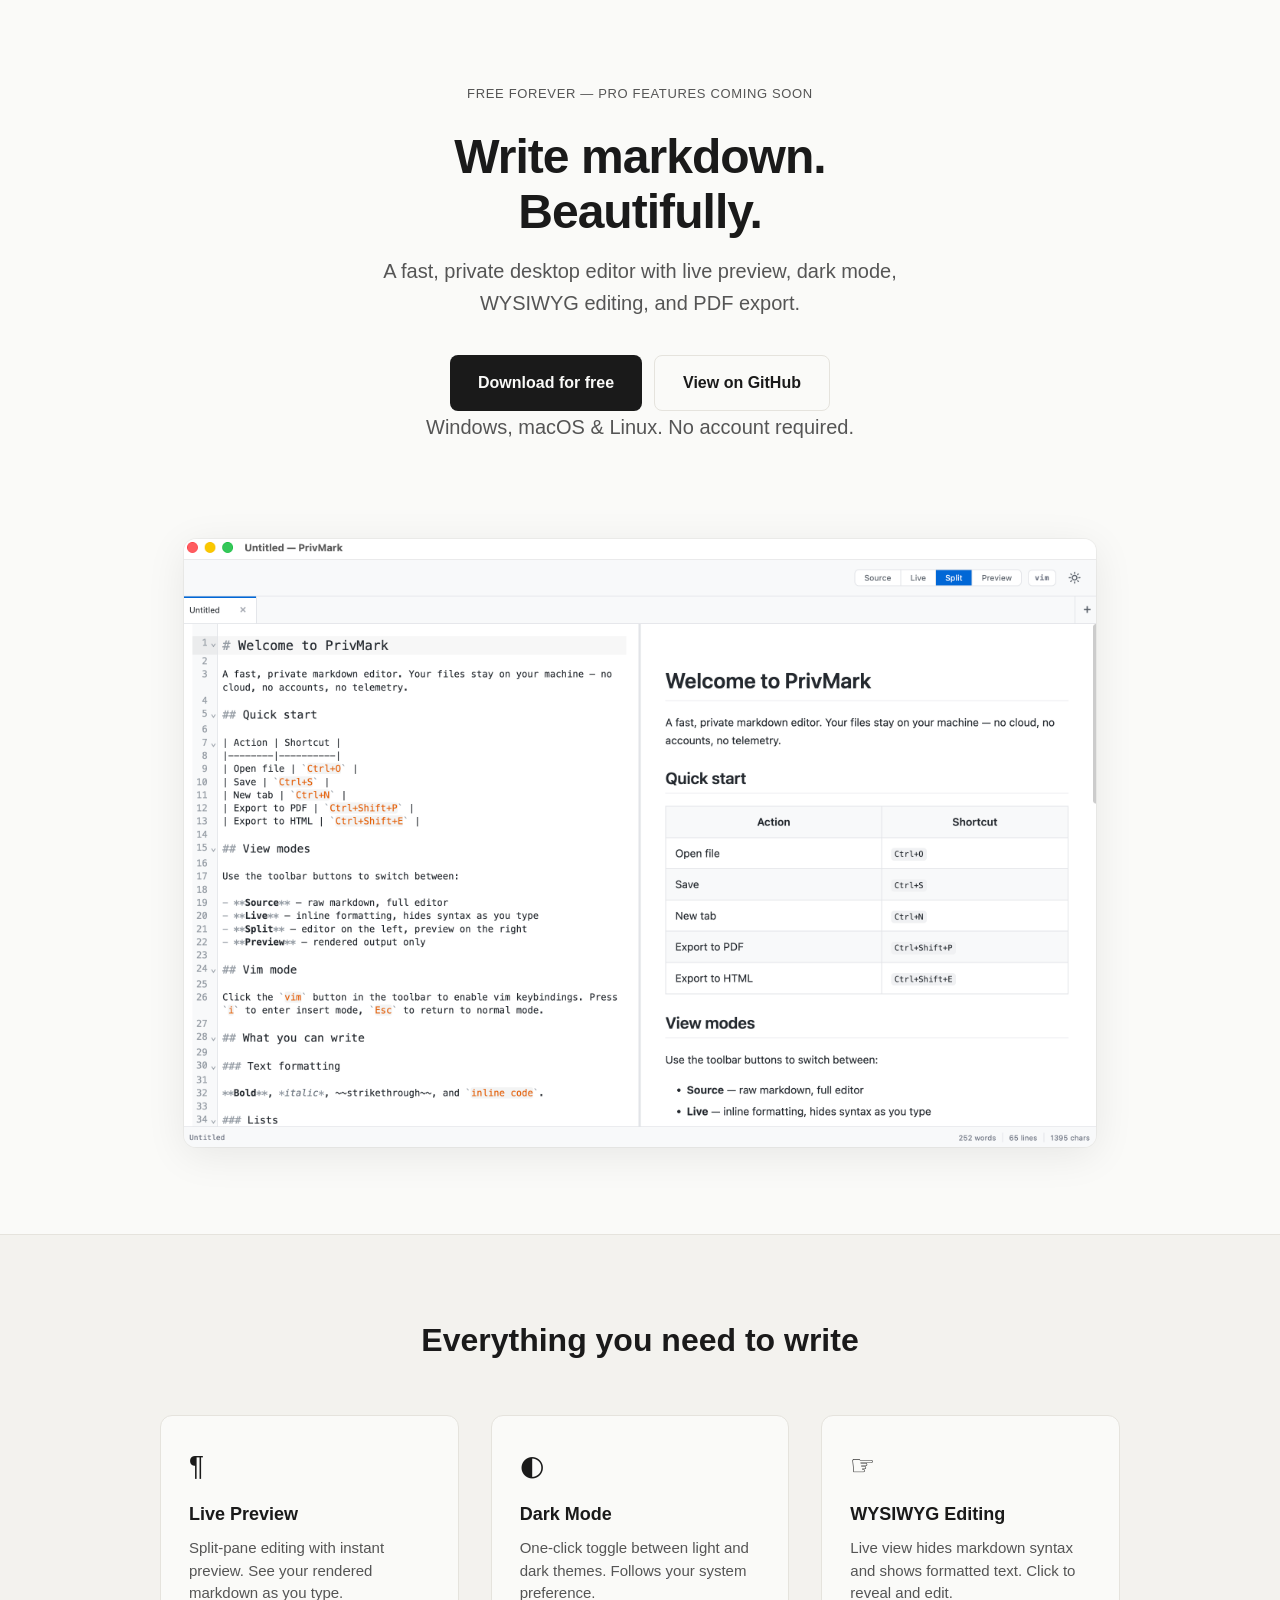
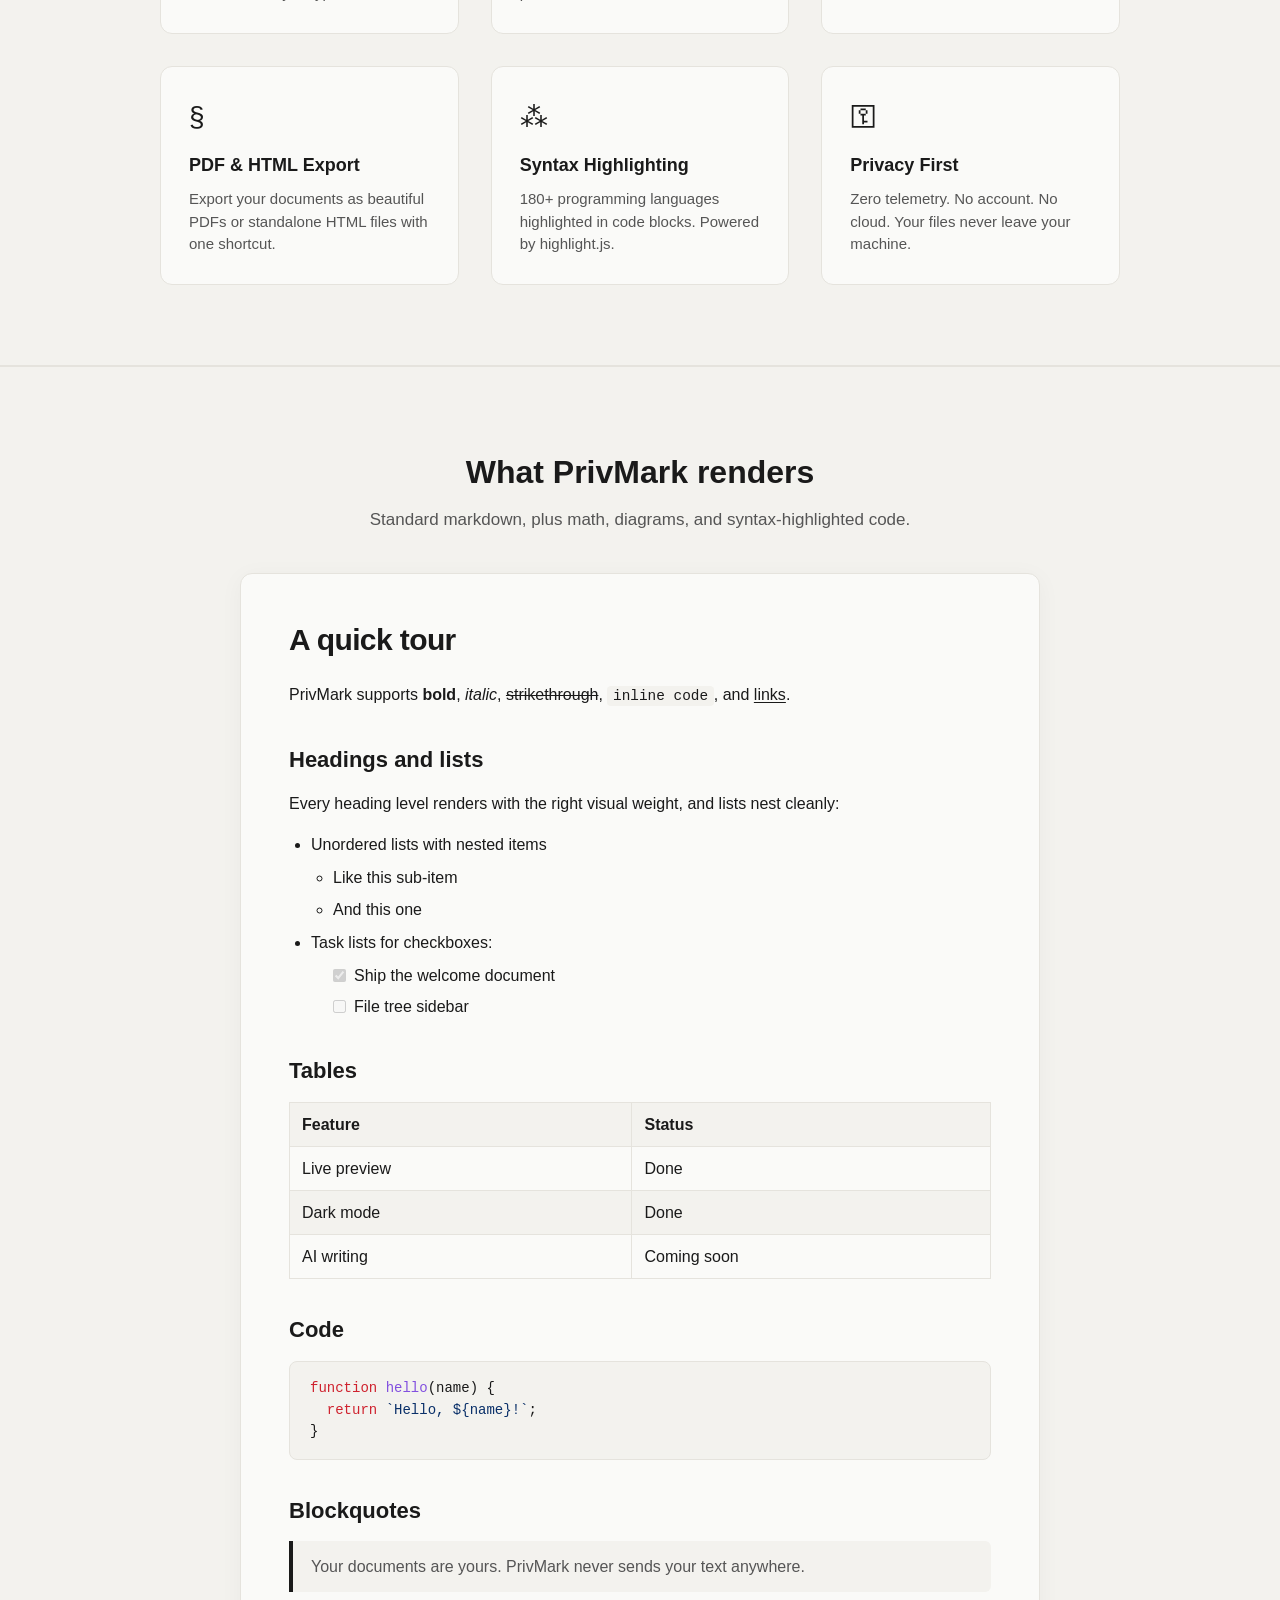
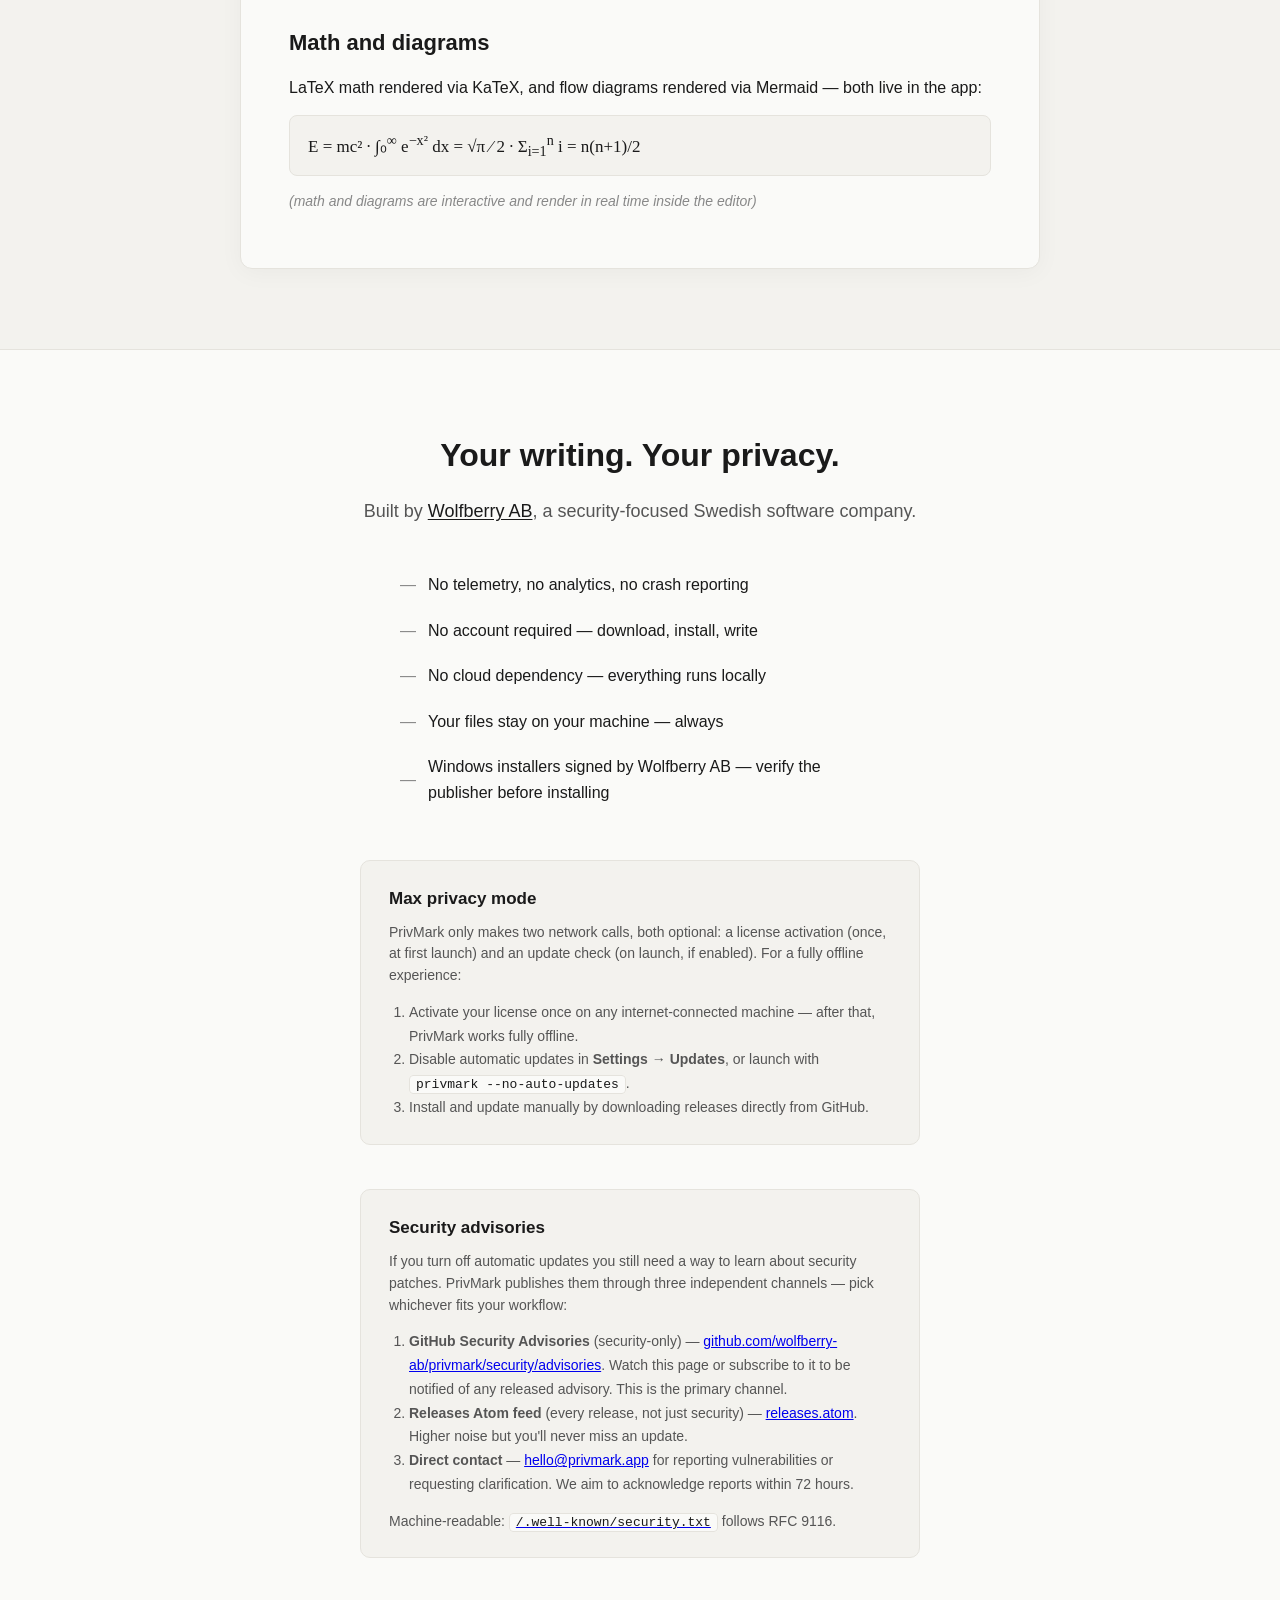
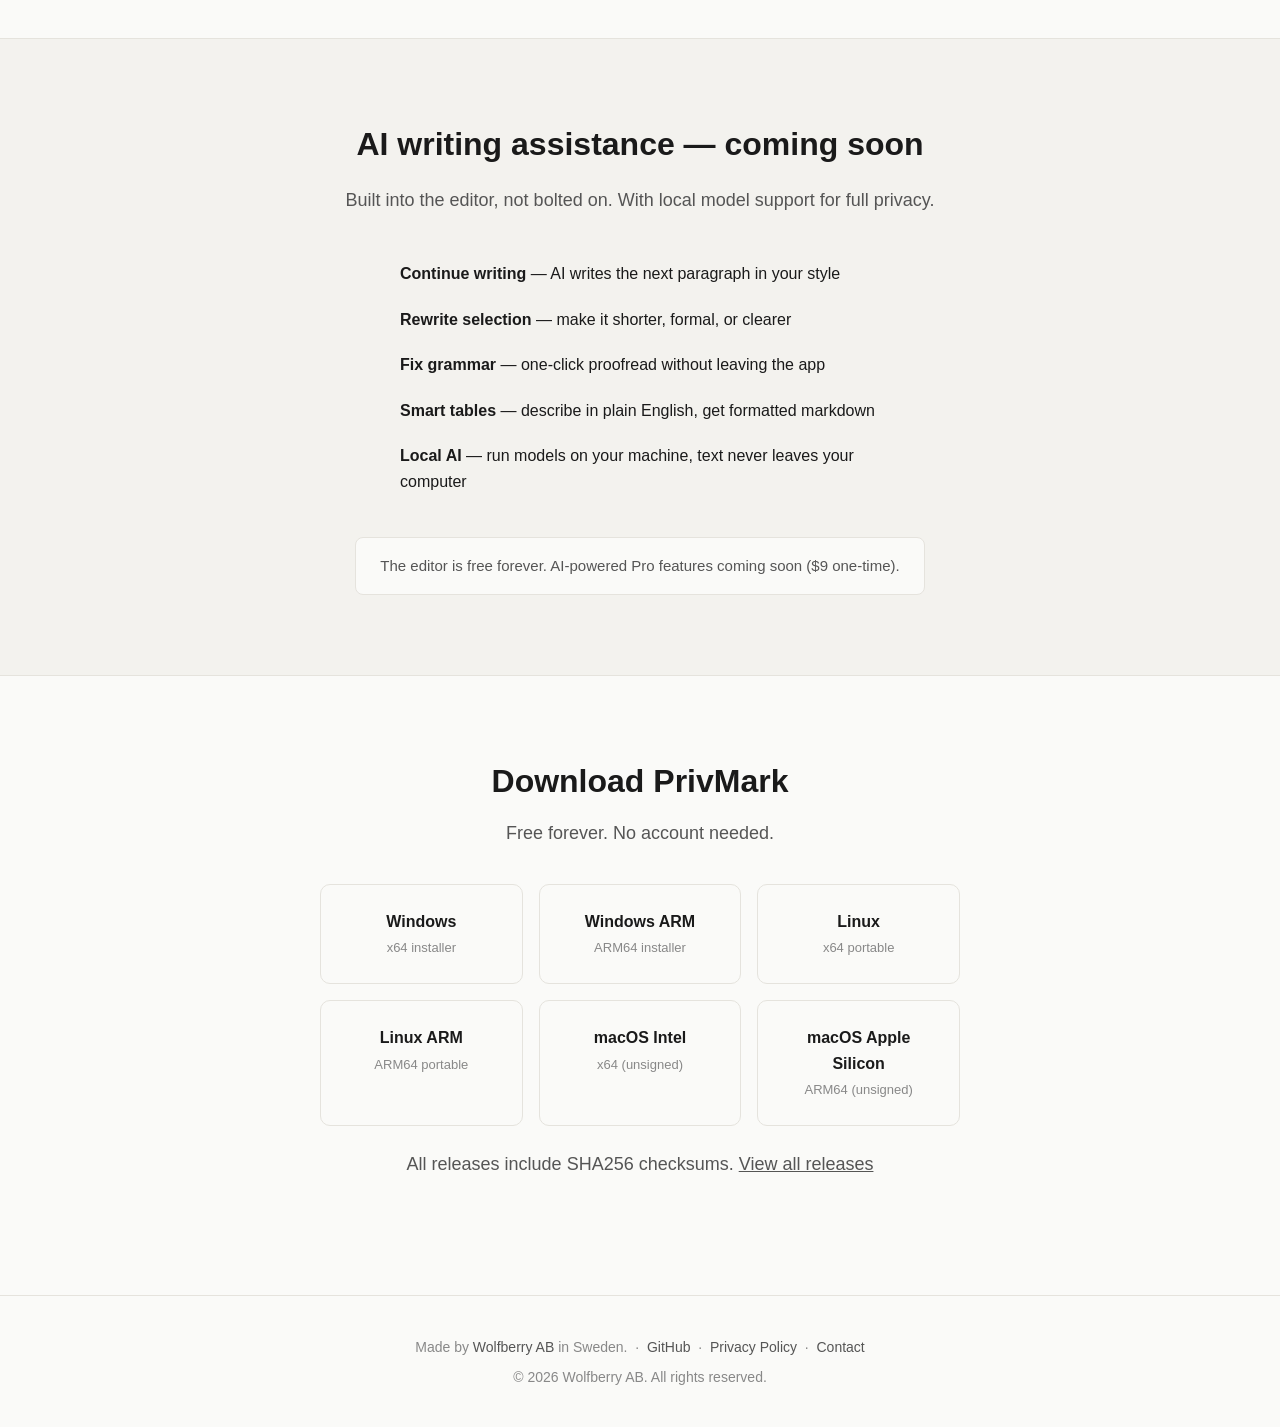
==== landing/index.html @ 72f27d02 "Sync public-repo from 290e20719ae40599506936a9470548f217781467" ====
<!DOCTYPE html>
<html lang="en">
<head>
  <meta charset="UTF-8">
  <meta name="viewport" content="width=device-width, initial-scale=1.0">
  <meta http-equiv="Content-Security-Policy" content="default-src 'self'; script-src 'self' 'unsafe-inline'; style-src 'self' 'unsafe-inline' https://fonts.googleapis.com; font-src 'self' https://fonts.gstatic.com; img-src 'self' data: https://privmark.app; connect-src 'self' https://api.github.com; base-uri 'self'; form-action 'self'; frame-ancestors 'none'; object-src 'none'">
  <meta http-equiv="X-Content-Type-Options" content="nosniff">
  <meta name="referrer" content="strict-origin-when-cross-origin">
  <title>PrivMark — A fast, private markdown editor</title>
  <meta name="description" content="A fast, beautiful desktop markdown editor with live preview, dark mode, WYSIWYG editing, and PDF export. Privacy-first. No telemetry. Free.">
  <meta name="theme-color" content="#0366d6">
  <link rel="preconnect" href="https://fonts.googleapis.com">
  <link rel="preconnect" href="https://fonts.gstatic.com" crossorigin>
  <link href="https://fonts.googleapis.com/css2?family=Inter:wght@400;500;600;700&display=swap" rel="stylesheet">

  <!-- Open Graph -->
  <meta property="og:title" content="PrivMark — A fast, private markdown editor">
  <meta property="og:description" content="Write markdown beautifully. Live preview, dark mode, WYSIWYG editing, PDF export. Privacy-first. Free.">
  <meta property="og:type" content="website">
  <meta property="og:url" content="https://privmark.app">
  <meta property="og:image" content="https://privmark.app/screenshot.png">

  <!-- Twitter Card -->
  <meta name="twitter:card" content="summary_large_image">
  <meta name="twitter:title" content="PrivMark — A fast, private markdown editor">
  <meta name="twitter:description" content="Write markdown beautifully. Privacy-first. Free.">
  <meta name="twitter:image" content="https://privmark.app/screenshot.png">

  <style>
    :root {
      --accent: #1a1a1a;
      --accent-hover: #333;
      --bg: #fafaf8;
      --bg-secondary: #f3f2ee;
      --text: #1a1a1a;
      --text-secondary: #555;
      --text-tertiary: #888;
      --border: #e5e3dd;
    }

    * { box-sizing: border-box; margin: 0; padding: 0; }

    body {
      font-family: 'Inter', -apple-system, BlinkMacSystemFont, 'Segoe UI', Roboto, Helvetica, Arial, sans-serif;
      color: var(--text);
      background: var(--bg);
      line-height: 1.6;
      -webkit-font-smoothing: antialiased;
    }

    /* --- Hero --- */
    .hero {
      text-align: center;
      padding: 80px 24px 60px;
      max-width: 800px;
      margin: 0 auto;
    }

    .hero-badge {
      display: inline-block;
      background: transparent;
      color: var(--text-secondary);
      font-size: 13px;
      font-weight: 500;
      letter-spacing: 0.05em;
      text-transform: uppercase;
      padding: 0;
      margin-bottom: 24px;
    }

    .hero h1 {
      font-size: 48px;
      font-weight: 700;
      letter-spacing: -0.02em;
      line-height: 1.15;
      margin-bottom: 16px;
    }

    .hero p {
      font-size: 20px;
      color: var(--text-secondary);
      max-width: 560px;
      margin: 0 auto 36px;
    }

    .hero-buttons {
      display: flex;
      gap: 12px;
      justify-content: center;
      flex-wrap: wrap;
    }

    .btn {
      display: inline-flex;
      align-items: center;
      gap: 8px;
      padding: 14px 28px;
      border-radius: 8px;
      font-size: 16px;
      font-weight: 600;
      text-decoration: none;
      transition: all 0.15s ease;
    }

    .btn-primary {
      background: var(--text);
      color: var(--bg);
    }

    .btn-primary:hover {
      background: var(--accent-hover);
      transform: translateY(-1px);
      box-shadow: 0 4px 16px rgba(0, 0, 0, 0.1);
    }

    .btn-secondary {
      background: transparent;
      color: var(--text);
      border: 1px solid var(--border);
    }

    .btn-secondary:hover {
      border-color: var(--text-tertiary);
      transform: translateY(-1px);
    }

    .hero-meta {
      margin-top: 20px;
      font-size: 14px;
      color: var(--text-tertiary);
    }

    /* --- Screenshot --- */
    .screenshot {
      max-width: 960px;
      margin: 0 auto;
      padding: 0 24px 80px;
    }

    .screenshot img {
      width: 100%;
      border-radius: 12px;
      box-shadow: 0 8px 40px rgba(0, 0, 0, 0.08), 0 0 0 1px rgba(0, 0, 0, 0.04);
    }

    /* --- Features --- */
    .features {
      background: var(--bg-secondary);
      padding: 80px 24px;
      border-top: 1px solid var(--border);
      border-bottom: 1px solid var(--border);
    }

    .features-inner {
      max-width: 960px;
      margin: 0 auto;
    }

    .features h2 {
      text-align: center;
      font-size: 32px;
      margin-bottom: 48px;
    }

    .features-grid {
      display: grid;
      grid-template-columns: repeat(auto-fit, minmax(280px, 1fr));
      gap: 32px;
    }

    .feature-card {
      background: var(--bg);
      border: 1px solid var(--border);
      border-radius: 12px;
      padding: 28px;
    }

    .feature-card h3 {
      font-size: 18px;
      margin-bottom: 8px;
    }

    .feature-card p {
      font-size: 15px;
      color: var(--text-secondary);
      line-height: 1.5;
    }

    .feature-icon {
      font-size: 28px;
      margin-bottom: 12px;
      display: block;
    }

    /* --- Showcase --- */
    .showcase {
      padding: 80px 24px;
      background: var(--bg-secondary);
      border-top: 1px solid var(--border);
      border-bottom: 1px solid var(--border);
    }

    .showcase-inner {
      max-width: 800px;
      margin: 0 auto;
    }

    .showcase h2 {
      font-size: 32px;
      text-align: center;
      margin-bottom: 8px;
    }

    .showcase-sub {
      text-align: center;
      color: var(--text-secondary);
      margin-bottom: 40px;
      font-size: 17px;
    }

    .showcase-preview {
      background: var(--bg);
      border: 1px solid var(--border);
      border-radius: 12px;
      padding: 40px 48px;
      font-family: 'Inter', -apple-system, BlinkMacSystemFont, sans-serif;
      font-size: 16px;
      line-height: 1.7;
      color: var(--text);
      box-shadow: 0 4px 24px rgba(0, 0, 0, 0.04);
    }

    .showcase-preview h1 {
      font-size: 30px;
      font-weight: 700;
      margin-top: 0;
      margin-bottom: 16px;
      letter-spacing: -0.02em;
    }

    .showcase-preview h2 {
      font-size: 22px;
      font-weight: 600;
      margin-top: 32px;
      margin-bottom: 12px;
      text-align: left;
    }

    .showcase-preview p {
      margin-bottom: 14px;
    }

    .showcase-preview ul {
      padding-left: 22px;
      margin-bottom: 14px;
    }

    .showcase-preview ul ul {
      margin-top: 6px;
      margin-bottom: 6px;
    }

    .showcase-preview li {
      margin-bottom: 4px;
    }

    .showcase-tasklist {
      list-style: none;
      padding-left: 0;
    }

    .showcase-tasklist li {
      display: flex;
      align-items: center;
      gap: 8px;
    }

    .showcase-preview code {
      background: var(--bg-secondary);
      border-radius: 4px;
      padding: 0.15em 0.4em;
      font-family: ui-monospace, SFMono-Regular, Menlo, monospace;
      font-size: 0.9em;
    }

    .showcase-preview pre.showcase-code {
      background: var(--bg-secondary);
      border: 1px solid var(--border);
      border-radius: 8px;
      padding: 16px 20px;
      overflow-x: auto;
      margin: 8px 0 14px;
      font-family: ui-monospace, SFMono-Regular, Menlo, monospace;
      font-size: 14px;
      line-height: 1.55;
    }

    .showcase-preview pre.showcase-code code {
      background: none;
      padding: 0;
      font-size: inherit;
    }

    .showcase-preview pre.showcase-code .kw { color: #cf222e; }
    .showcase-preview pre.showcase-code .fn { color: #8250df; }
    .showcase-preview pre.showcase-code .str { color: #0a3069; }

    .showcase-preview table {
      border-collapse: collapse;
      width: 100%;
      margin: 6px 0 14px;
    }

    .showcase-preview th,
    .showcase-preview td {
      border: 1px solid var(--border);
      padding: 8px 12px;
      text-align: left;
    }

    .showcase-preview th {
      background: var(--bg-secondary);
      font-weight: 600;
    }

    .showcase-preview tbody tr:nth-child(even) td {
      background: var(--bg-secondary);
    }

    .showcase-preview blockquote {
      border-left: 4px solid var(--text);
      background: var(--bg-secondary);
      margin: 8px 0 14px;
      padding: 12px 18px;
      color: var(--text-secondary);
      border-radius: 0 6px 6px 0;
    }

    .showcase-preview a {
      color: var(--text);
      text-decoration: underline;
      text-underline-offset: 2px;
    }

    .showcase-math {
      font-family: 'Cambria Math', 'STIX', Cambria, 'Georgia', serif;
      font-size: 17px;
      color: var(--text);
      padding: 12px 18px;
      background: var(--bg-secondary);
      border-radius: 8px;
      border: 1px solid var(--border);
      margin-bottom: 8px;
    }

    .showcase-note {
      color: var(--text-tertiary);
      font-size: 14px;
      font-style: italic;
      margin-top: 0;
    }

    /* --- Privacy --- */
    .privacy {
      padding: 80px 24px;
      text-align: center;
    }

    .privacy-inner {
      max-width: 640px;
      margin: 0 auto;
    }

    .privacy h2 {
      font-size: 32px;
      margin-bottom: 16px;
    }

    .privacy > .privacy-inner > p {
      font-size: 18px;
      color: var(--text-secondary);
      margin-bottom: 36px;
    }

    .privacy-list {
      list-style: none;
      text-align: left;
      max-width: 480px;
      margin: 0 auto;
    }

    .privacy-list li {
      padding: 10px 0;
      font-size: 16px;
      display: flex;
      align-items: center;
      gap: 12px;
    }

    .privacy-list li::before {
      content: "\2014";
      color: var(--text-tertiary);
      font-weight: 400;
      font-size: 16px;
      flex-shrink: 0;
    }

    .privacy-max {
      max-width: 560px;
      margin: 44px auto 0;
      padding: 24px 28px;
      border: 1px solid var(--border);
      border-radius: 10px;
      text-align: left;
      background: var(--bg-secondary);
    }

    .privacy-max h3 {
      font-size: 17px;
      margin: 0 0 10px;
      font-weight: 600;
    }

    .privacy-max p {
      font-size: 14px;
      color: var(--text-secondary);
      margin: 0 0 14px;
      line-height: 1.55;
    }

    .privacy-max ol {
      margin: 0;
      padding-left: 20px;
      font-size: 14px;
      color: var(--text-secondary);
      line-height: 1.7;
    }

    .privacy-max code {
      background: var(--bg);
      border: 1px solid var(--border);
      border-radius: 4px;
      padding: 1px 6px;
      font-family: ui-monospace, SFMono-Regular, Menlo, monospace;
      font-size: 13px;
      color: var(--text);
    }

    /* --- Coming Soon --- */
    .coming-soon {
      background: var(--bg-secondary);
      padding: 80px 24px;
      text-align: center;
      border-top: 1px solid var(--border);
      border-bottom: 1px solid var(--border);
    }

    .coming-soon-inner {
      max-width: 640px;
      margin: 0 auto;
    }

    .coming-soon h2 {
      font-size: 32px;
      margin-bottom: 16px;
    }

    .coming-soon > .coming-soon-inner > p {
      font-size: 18px;
      color: var(--text-secondary);
      margin-bottom: 36px;
    }

    .ai-features {
      list-style: none;
      text-align: left;
      max-width: 480px;
      margin: 0 auto;
    }

    .ai-features li {
      padding: 10px 0;
      font-size: 16px;
    }

    .ai-features li strong {
      color: var(--text);
    }

    .coming-soon .price-note {
      margin-top: 32px;
      padding: 16px 24px;
      background: var(--bg);
      border: 1px solid var(--border);
      border-radius: 8px;
      font-size: 15px;
      color: var(--text-secondary);
      display: inline-block;
    }

    /* --- Download --- */
    .download {
      padding: 80px 24px;
      text-align: center;
    }

    .download h2 {
      font-size: 32px;
      margin-bottom: 12px;
    }

    .download > p {
      font-size: 18px;
      color: var(--text-secondary);
      margin-bottom: 36px;
    }

    .download-grid {
      display: grid;
      grid-template-columns: repeat(auto-fit, minmax(200px, 1fr));
      gap: 16px;
      max-width: 640px;
      margin: 0 auto;
    }

    .download-card {
      border: 1px solid var(--border);
      border-radius: 10px;
      padding: 24px;
      text-decoration: none;
      color: var(--text);
      transition: all 0.15s ease;
    }

    .download-card:hover {
      border-color: var(--text-tertiary);
      box-shadow: 0 2px 12px rgba(0, 0, 0, 0.06);
      transform: translateY(-2px);
    }

    .download-card .os {
      font-size: 16px;
      font-weight: 600;
      margin-bottom: 4px;
    }

    .download-card .arch {
      font-size: 13px;
      color: var(--text-tertiary);
    }

    .download-note {
      margin-top: 24px;
      font-size: 14px;
      color: var(--text-tertiary);
    }

    .download-note a {
      color: var(--text-secondary);
      text-decoration: underline;
    }

    .download-note a:hover {
      text-decoration: underline;
    }

    /* --- Footer --- */
    footer {
      padding: 40px 24px;
      text-align: center;
      border-top: 1px solid var(--border);
      font-size: 14px;
      color: var(--text-tertiary);
    }

    footer a {
      color: var(--text-secondary);
      text-decoration: none;
    }

    footer a:hover {
      text-decoration: underline;
    }

    /* --- Responsive --- */
    @media (max-width: 640px) {
      .hero { padding: 48px 20px 40px; }
      .hero h1 { font-size: 32px; }
      .hero p { font-size: 17px; }
      .features, .privacy, .coming-soon, .download, .showcase { padding: 56px 20px; }
      .features h2, .privacy h2, .coming-soon h2, .download h2, .showcase h2 { font-size: 26px; }
      .showcase-preview { padding: 24px 20px; }
    }
  </style>
</head>
<body>

  <!-- Hero -->
  <section class="hero">
    <span class="hero-badge">Free forever — Pro features coming soon</span>
    <h1>Write markdown.<br>Beautifully.</h1>
    <p>A fast, private desktop editor with live preview, dark mode, WYSIWYG editing, and PDF export.</p>
    <div class="hero-buttons">
      <a href="https://github.com/wolfberry-ab/privmark/releases/latest" class="btn btn-primary">
        Download for free
      </a>
      <a href="https://github.com/wolfberry-ab/privmark" class="btn btn-secondary">
        View on GitHub
      </a>
    </div>
    <p class="hero-meta">Windows, macOS &amp; Linux. No account required.</p>
  </section>

  <!-- Screenshot -->
  <section class="screenshot">
    <img src="screenshot-mac.png" alt="PrivMark editor on macOS showing split-pane view with markdown and live preview">
  </section>

  <!-- Features -->
  <section class="features">
    <div class="features-inner">
      <h2>Everything you need to write</h2>
      <div class="features-grid">
        <div class="feature-card">
          <span class="feature-icon" aria-hidden="true">&#182;</span>
          <h3>Live Preview</h3>
          <p>Split-pane editing with instant preview. See your rendered markdown as you type.</p>
        </div>
        <div class="feature-card">
          <span class="feature-icon" aria-hidden="true">&#9680;</span>
          <h3>Dark Mode</h3>
          <p>One-click toggle between light and dark themes. Follows your system preference.</p>
        </div>
        <div class="feature-card">
          <span class="feature-icon" aria-hidden="true">&#9758;</span>
          <h3>WYSIWYG Editing</h3>
          <p>Live view hides markdown syntax and shows formatted text. Click to reveal and edit.</p>
        </div>
        <div class="feature-card">
          <span class="feature-icon" aria-hidden="true">&#167;</span>
          <h3>PDF &amp; HTML Export</h3>
          <p>Export your documents as beautiful PDFs or standalone HTML files with one shortcut.</p>
        </div>
        <div class="feature-card">
          <span class="feature-icon" aria-hidden="true">&#8258;</span>
          <h3>Syntax Highlighting</h3>
          <p>180+ programming languages highlighted in code blocks. Powered by highlight.js.</p>
        </div>
        <div class="feature-card">
          <span class="feature-icon" aria-hidden="true">&#9919;</span>
          <h3>Privacy First</h3>
          <p>Zero telemetry. No account. No cloud. Your files never leave your machine.</p>
        </div>
      </div>
    </div>
  </section>

  <!-- Showcase -->
  <section class="showcase">
    <div class="showcase-inner">
      <h2>What PrivMark renders</h2>
      <p class="showcase-sub">Standard markdown, plus math, diagrams, and syntax-highlighted code.</p>

      <div class="showcase-preview">
        <h1>A quick tour</h1>
        <p>PrivMark supports <strong>bold</strong>, <em>italic</em>, <del>strikethrough</del>, <code>inline code</code>, and <a href="#">links</a>.</p>

        <h2>Headings and lists</h2>
        <p>Every heading level renders with the right visual weight, and lists nest cleanly:</p>
        <ul>
          <li>Unordered lists with nested items
            <ul>
              <li>Like this sub-item</li>
              <li>And this one</li>
            </ul>
          </li>
          <li>Task lists for checkboxes:
            <ul class="showcase-tasklist">
              <li><input type="checkbox" checked disabled> Ship the welcome document</li>
              <li><input type="checkbox" disabled> File tree sidebar</li>
            </ul>
          </li>
        </ul>

        <h2>Tables</h2>
        <table>
          <thead>
            <tr><th>Feature</th><th>Status</th></tr>
          </thead>
          <tbody>
            <tr><td>Live preview</td><td>Done</td></tr>
            <tr><td>Dark mode</td><td>Done</td></tr>
            <tr><td>AI writing</td><td>Coming soon</td></tr>
          </tbody>
        </table>

        <h2>Code</h2>
        <pre class="showcase-code"><code><span class="kw">function</span> <span class="fn">hello</span>(name) {
  <span class="kw">return</span> <span class="str">`Hello, ${name}!`</span>;
}</code></pre>

        <h2>Blockquotes</h2>
        <blockquote>Your documents are yours. PrivMark never sends your text anywhere.</blockquote>

        <h2>Math and diagrams</h2>
        <p>LaTeX math rendered via KaTeX, and flow diagrams rendered via Mermaid — both live in the app:</p>
        <p class="showcase-math">E = mc²  ·  ∫₀<sup>∞</sup> e<sup>−x²</sup> dx = √π ⁄ 2  ·  Σ<sub>i=1</sub><sup>n</sup> i = n(n+1)/2</p>
        <p class="showcase-note">(math and diagrams are interactive and render in real time inside the editor)</p>
      </div>
    </div>
  </section>

  <!-- Privacy -->
  <section class="privacy">
    <div class="privacy-inner">
      <h2>Your writing. Your privacy.</h2>
      <p>Built by <a href="https://wolfberry.se" style="color: var(--text); text-decoration: underline; text-underline-offset: 2px;">Wolfberry AB</a>, a security-focused Swedish software company.</p>
      <ul class="privacy-list">
        <li>No telemetry, no analytics, no crash reporting</li>
        <li>No account required — download, install, write</li>
        <li>No cloud dependency — everything runs locally</li>
        <li>Your files stay on your machine — always</li>
        <li>Windows installers signed by Wolfberry AB — verify the publisher before installing</li>
      </ul>

      <div class="privacy-max">
        <h3>Max privacy mode</h3>
        <p>
          PrivMark only makes two network calls, both optional: a license
          activation (once, at first launch) and an update check (on launch,
          if enabled). For a fully offline experience:
        </p>
        <ol>
          <li>Activate your license once on any internet-connected machine — after that, PrivMark works fully offline.</li>
          <li>Disable automatic updates in <strong>Settings &rarr; Updates</strong>, or launch with <code>privmark --no-auto-updates</code>.</li>
          <li>Install and update manually by downloading releases directly from GitHub.</li>
        </ol>
      </div>

      <div class="privacy-max" id="security">
        <h3>Security advisories</h3>
        <p>
          If you turn off automatic updates you still need a way to learn
          about security patches. PrivMark publishes them through three
          independent channels — pick whichever fits your workflow:
        </p>
        <ol>
          <li><strong>GitHub Security Advisories</strong> (security-only) — <a href="https://github.com/wolfberry-ab/privmark/security/advisories" rel="noopener">github.com/wolfberry-ab/privmark/security/advisories</a>. Watch this page or subscribe to it to be notified of any released advisory. This is the primary channel.</li>
          <li><strong>Releases Atom feed</strong> (every release, not just security) — <a href="https://github.com/wolfberry-ab/privmark/releases.atom" rel="noopener">releases.atom</a>. Higher noise but you'll never miss an update.</li>
          <li><strong>Direct contact</strong> — <a href="mailto:hello@privmark.app">hello@privmark.app</a> for reporting vulnerabilities or requesting clarification. We aim to acknowledge reports within 72 hours.</li>
        </ol>
        <p style="margin-top: 14px; margin-bottom: 0;">
          Machine-readable: <a href="/.well-known/security.txt"><code>/.well-known/security.txt</code></a> follows RFC 9116.
        </p>
      </div>
    </div>
  </section>

  <!-- Coming Soon -->
  <section class="coming-soon">
    <div class="coming-soon-inner">
      <h2>AI writing assistance — coming soon</h2>
      <p>Built into the editor, not bolted on. With local model support for full privacy.</p>
      <ul class="ai-features">
        <li><strong>Continue writing</strong> — AI writes the next paragraph in your style</li>
        <li><strong>Rewrite selection</strong> — make it shorter, formal, or clearer</li>
        <li><strong>Fix grammar</strong> — one-click proofread without leaving the app</li>
        <li><strong>Smart tables</strong> — describe in plain English, get formatted markdown</li>
        <li><strong>Local AI</strong> — run models on your machine, text never leaves your computer</li>
      </ul>
      <div class="price-note">
        The editor is free forever. AI-powered Pro features coming soon ($9 one-time).
      </div>
    </div>
  </section>

  <!-- Download -->
  <section class="download">
    <h2>Download PrivMark</h2>
    <p>Free forever. No account needed.</p>
    <div class="download-grid">
      <a href="https://github.com/wolfberry-ab/privmark/releases/latest" class="download-card" data-asset="Setup.*x64\.exe$">
        <div class="os">Windows</div>
        <div class="arch">x64 installer</div>
      </a>
      <a href="https://github.com/wolfberry-ab/privmark/releases/latest" class="download-card" data-asset="Setup.*arm64\.exe$">
        <div class="os">Windows ARM</div>
        <div class="arch">ARM64 installer</div>
      </a>
      <a href="https://github.com/wolfberry-ab/privmark/releases/latest" class="download-card" data-asset="linux-x64.*\.zip$">
        <div class="os">Linux</div>
        <div class="arch">x64 portable</div>
      </a>
      <a href="https://github.com/wolfberry-ab/privmark/releases/latest" class="download-card" data-asset="linux-arm64.*\.zip$">
        <div class="os">Linux ARM</div>
        <div class="arch">ARM64 portable</div>
      </a>
      <a href="https://github.com/wolfberry-ab/privmark/releases/latest" class="download-card" data-asset="darwin-x64.*\.zip$">
        <div class="os">macOS Intel</div>
        <div class="arch">x64 (unsigned)</div>
      </a>
      <a href="https://github.com/wolfberry-ab/privmark/releases/latest" class="download-card" data-asset="darwin-arm64.*\.zip$">
        <div class="os">macOS Apple Silicon</div>
        <div class="arch">ARM64 (unsigned)</div>
      </a>
    </div>
    <p class="download-note">
      All releases include SHA256 checksums.
      <a href="https://github.com/wolfberry-ab/privmark/releases">View all releases</a>
    </p>
  </section>

  <!-- Footer -->
  <footer>
    <p>
      Made by <a href="https://wolfberry.se">Wolfberry AB</a> in Sweden.
      &nbsp;&middot;&nbsp;
      <a href="https://github.com/wolfberry-ab/privmark">GitHub</a>
      &nbsp;&middot;&nbsp;
      <a href="/privacy-policy.html">Privacy Policy</a>
      &nbsp;&middot;&nbsp;
      <a href="mailto:hello@privmark.app">Contact</a>
    </p>
    <p style="margin-top: 8px;">&copy; 2026 Wolfberry AB. All rights reserved.</p>
  </footer>

  <script>
    // Rewrite download cards to point directly at the latest release assets.
    // Falls back to the /releases/latest page if the API call fails.
    (function () {
      var API = 'https://api.github.com/repos/wolfberry-ab/privmark/releases/latest';
      fetch(API, { headers: { Accept: 'application/vnd.github+json' } })
        .then(function (r) { return r.ok ? r.json() : null; })
        .then(function (release) {
          if (!release || !release.assets) return;
          document.querySelectorAll('.download-card[data-asset]').forEach(function (card) {
            var pattern = new RegExp(card.getAttribute('data-asset'));
            var match = release.assets.find(function (a) { return pattern.test(a.name); });
            if (match) card.href = match.browser_download_url;
          });
        })
        .catch(function () { /* keep fallback href */ });
    })();
  </script>

</body>
</html>
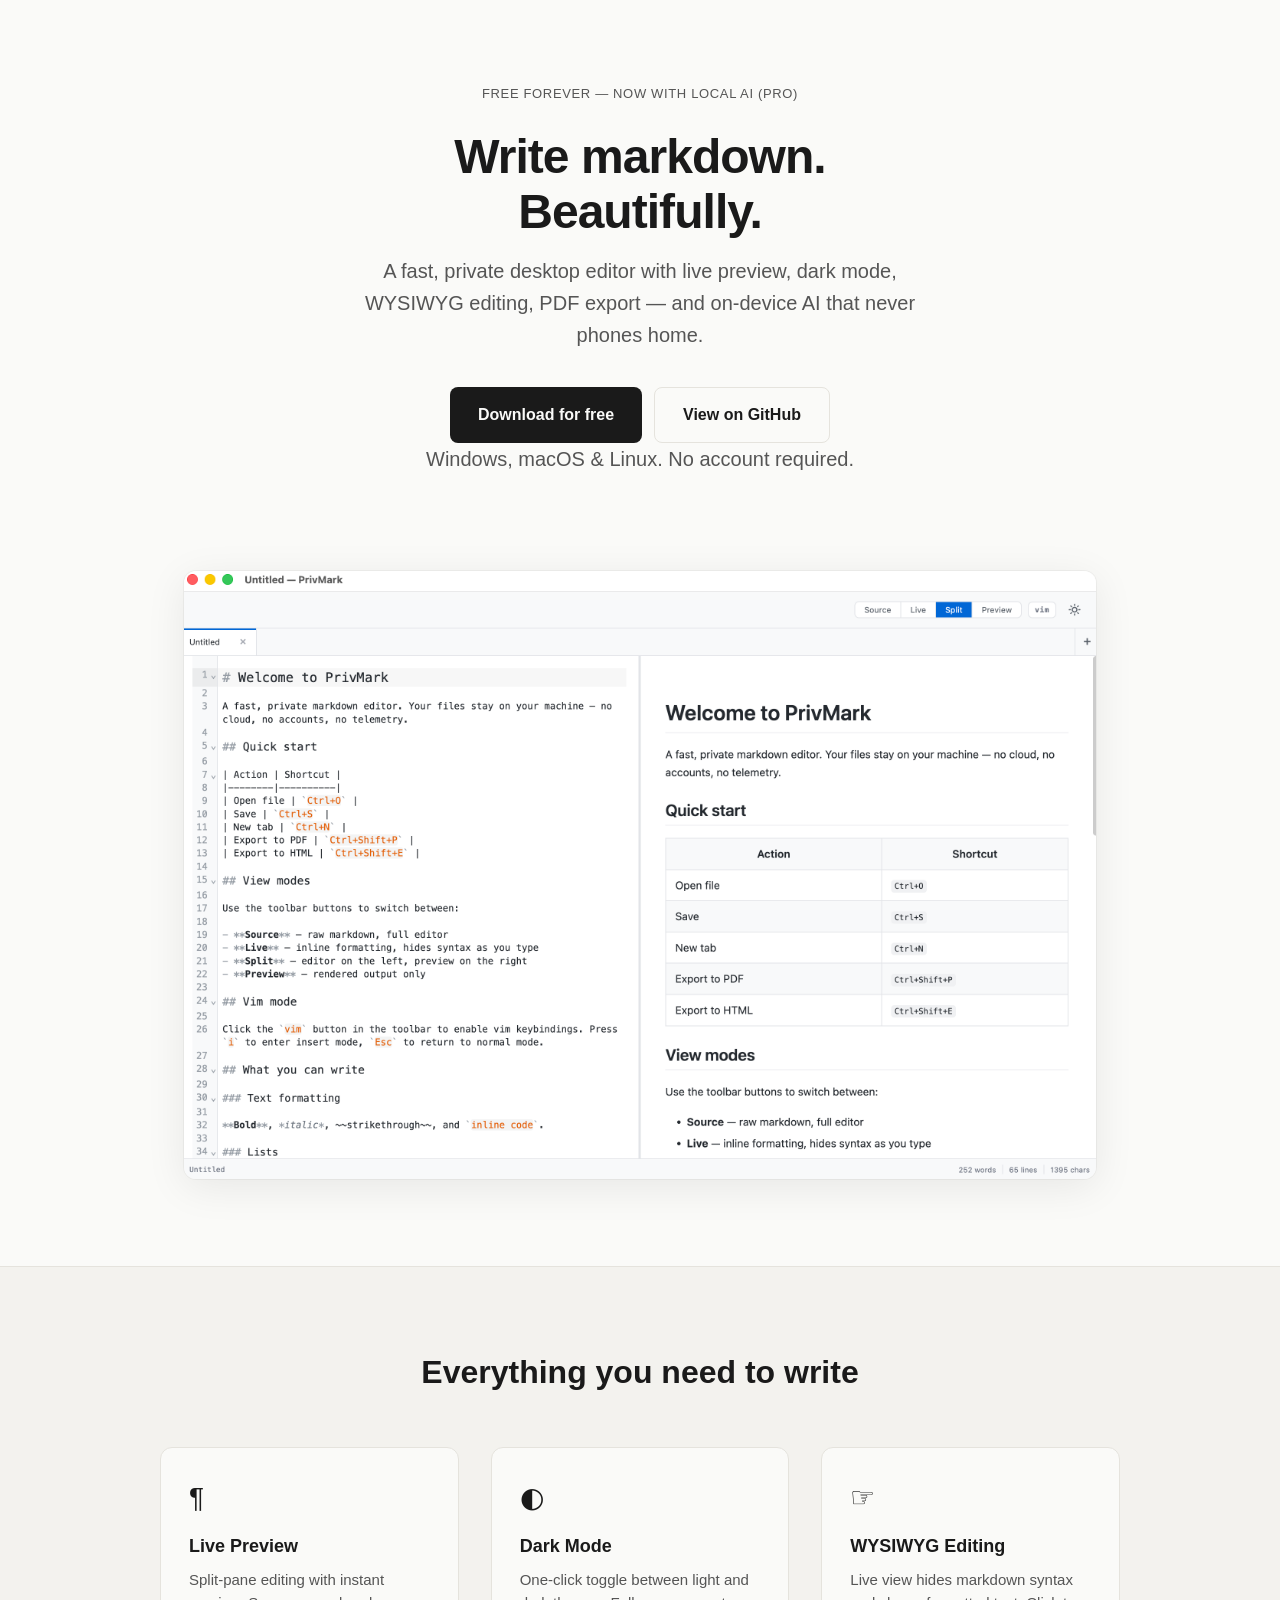
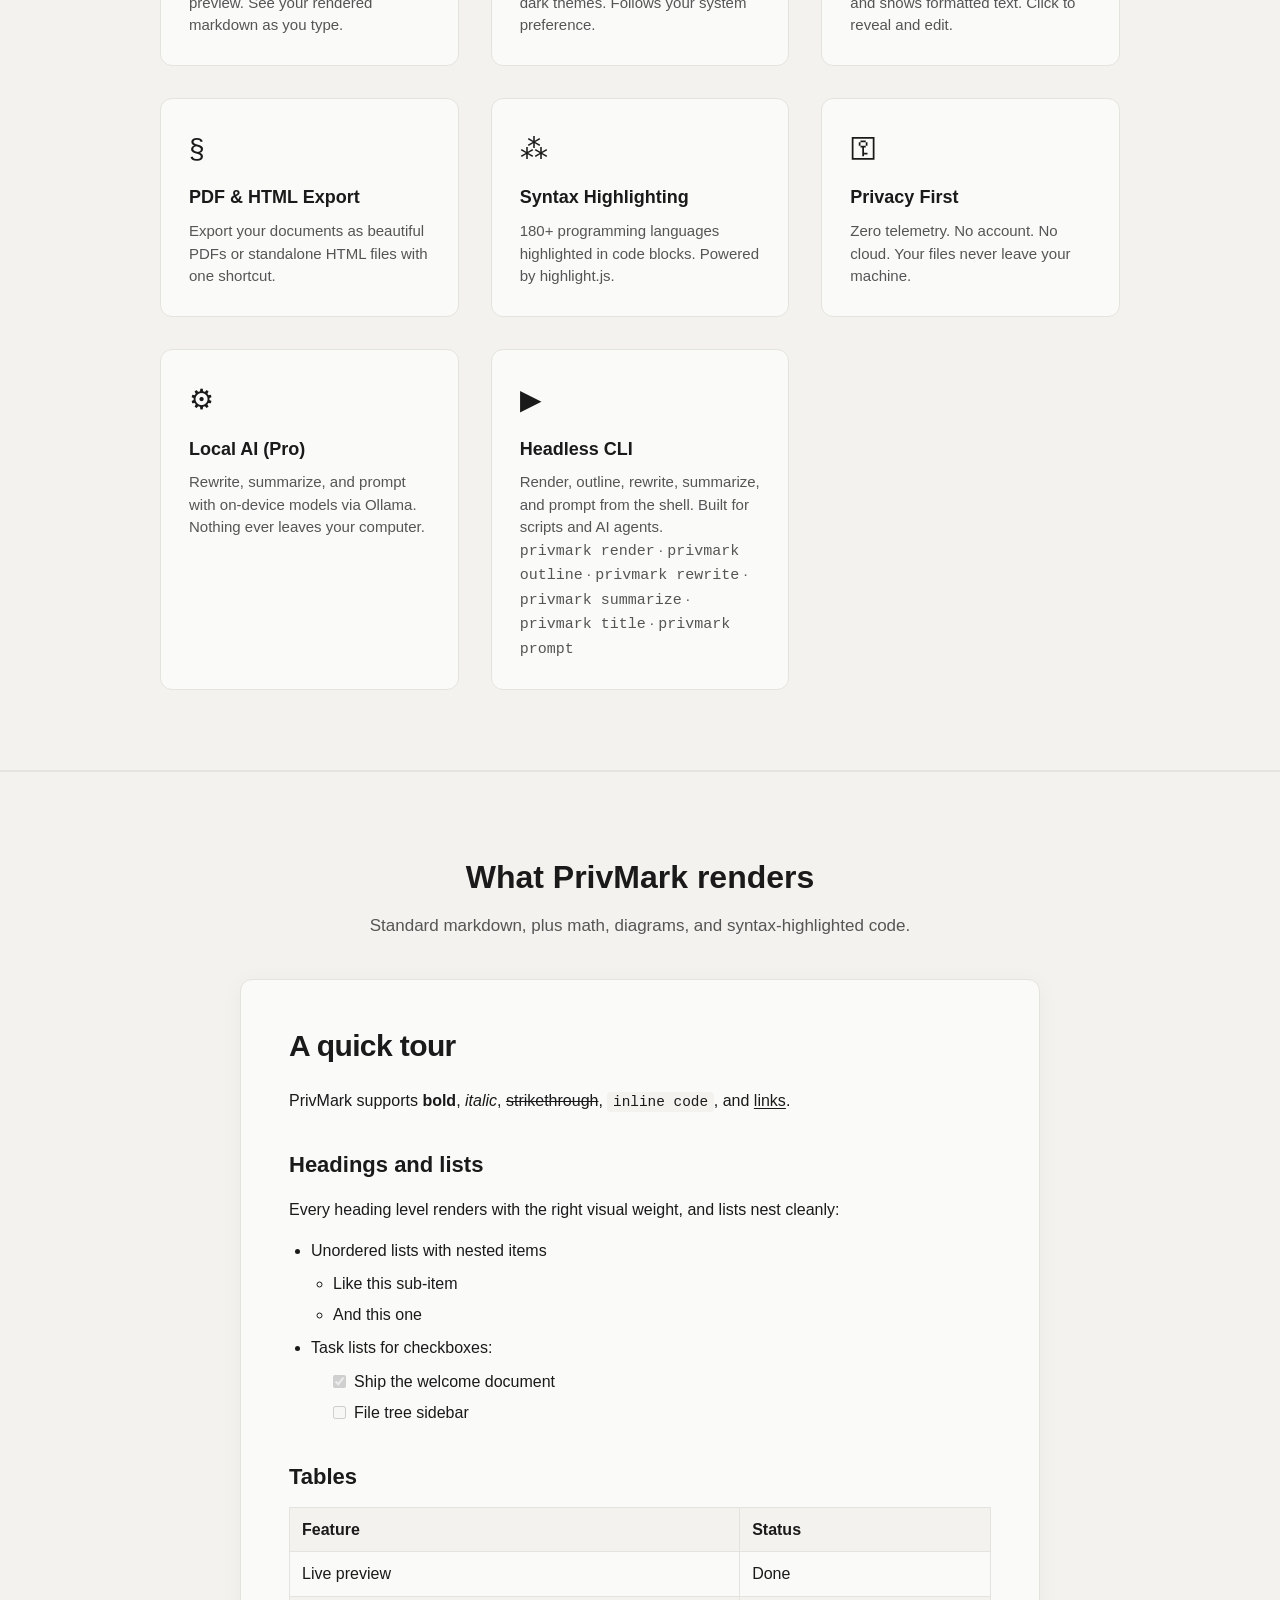
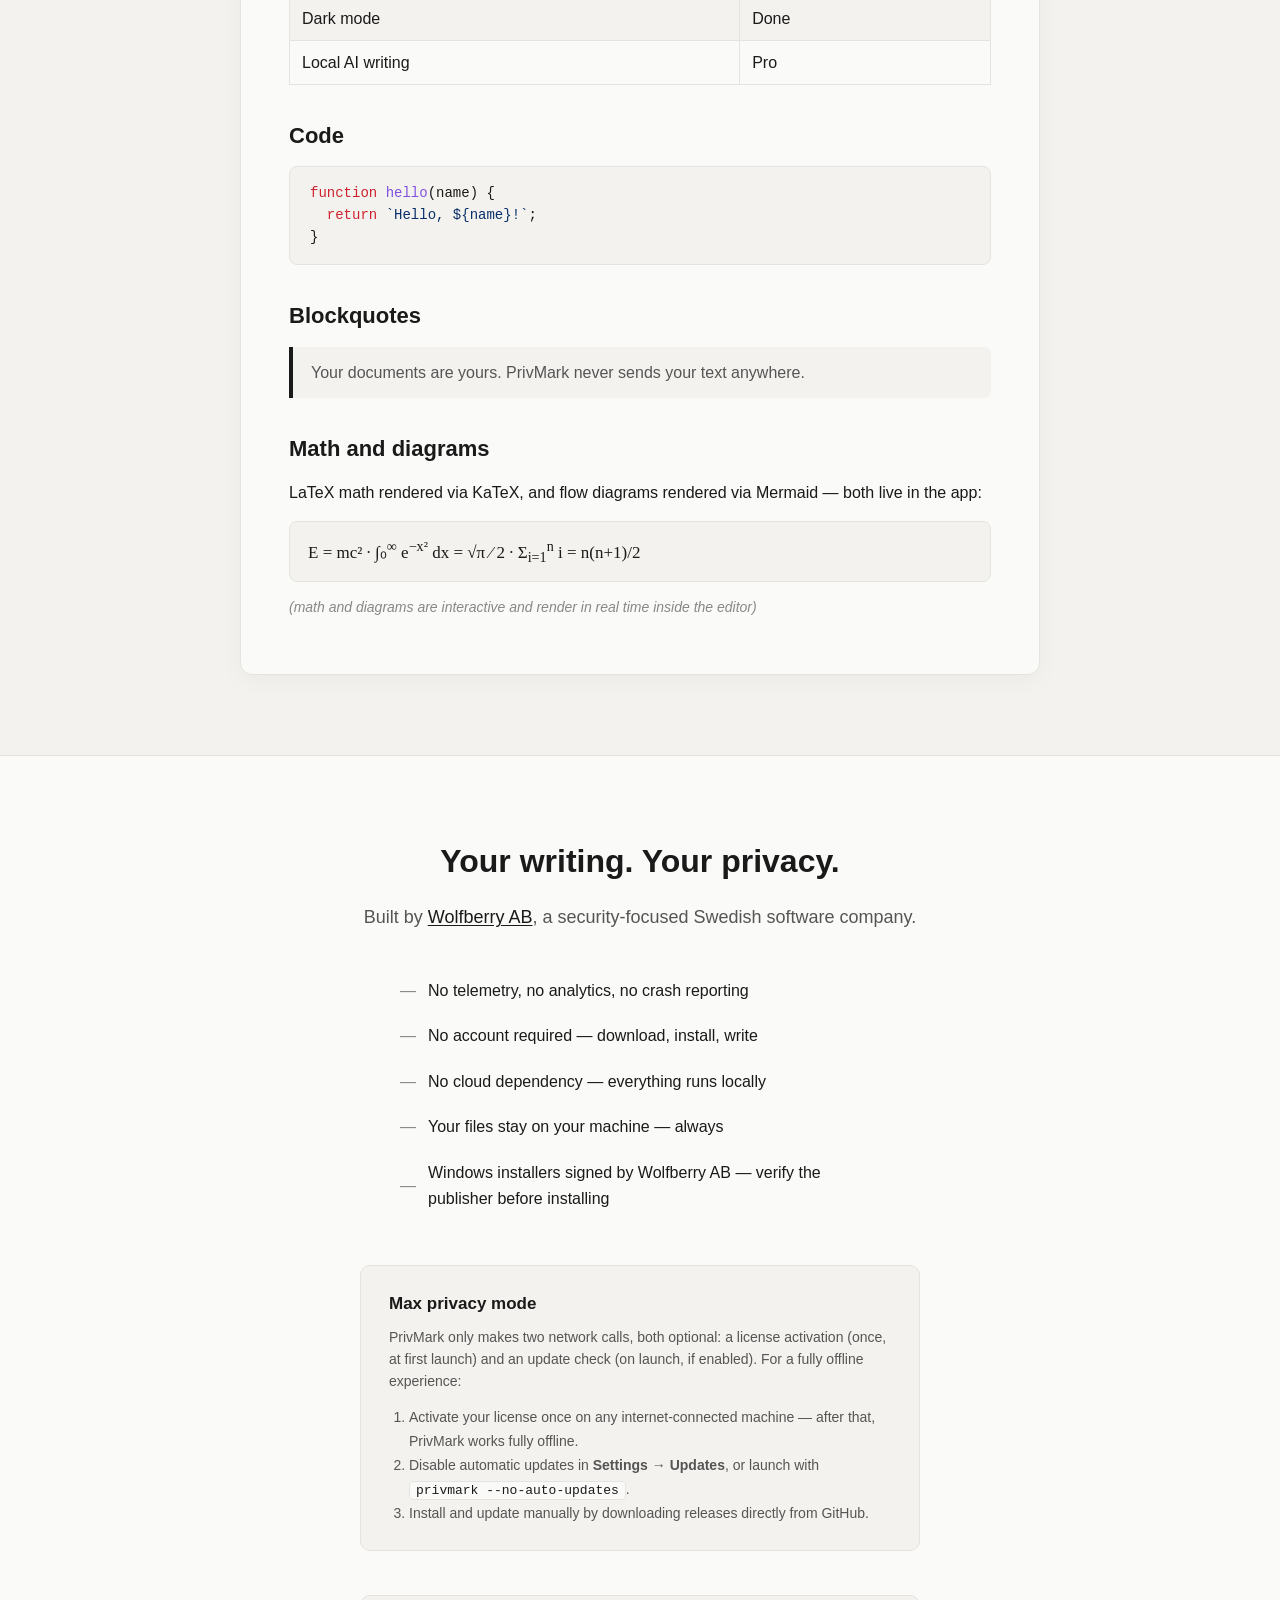
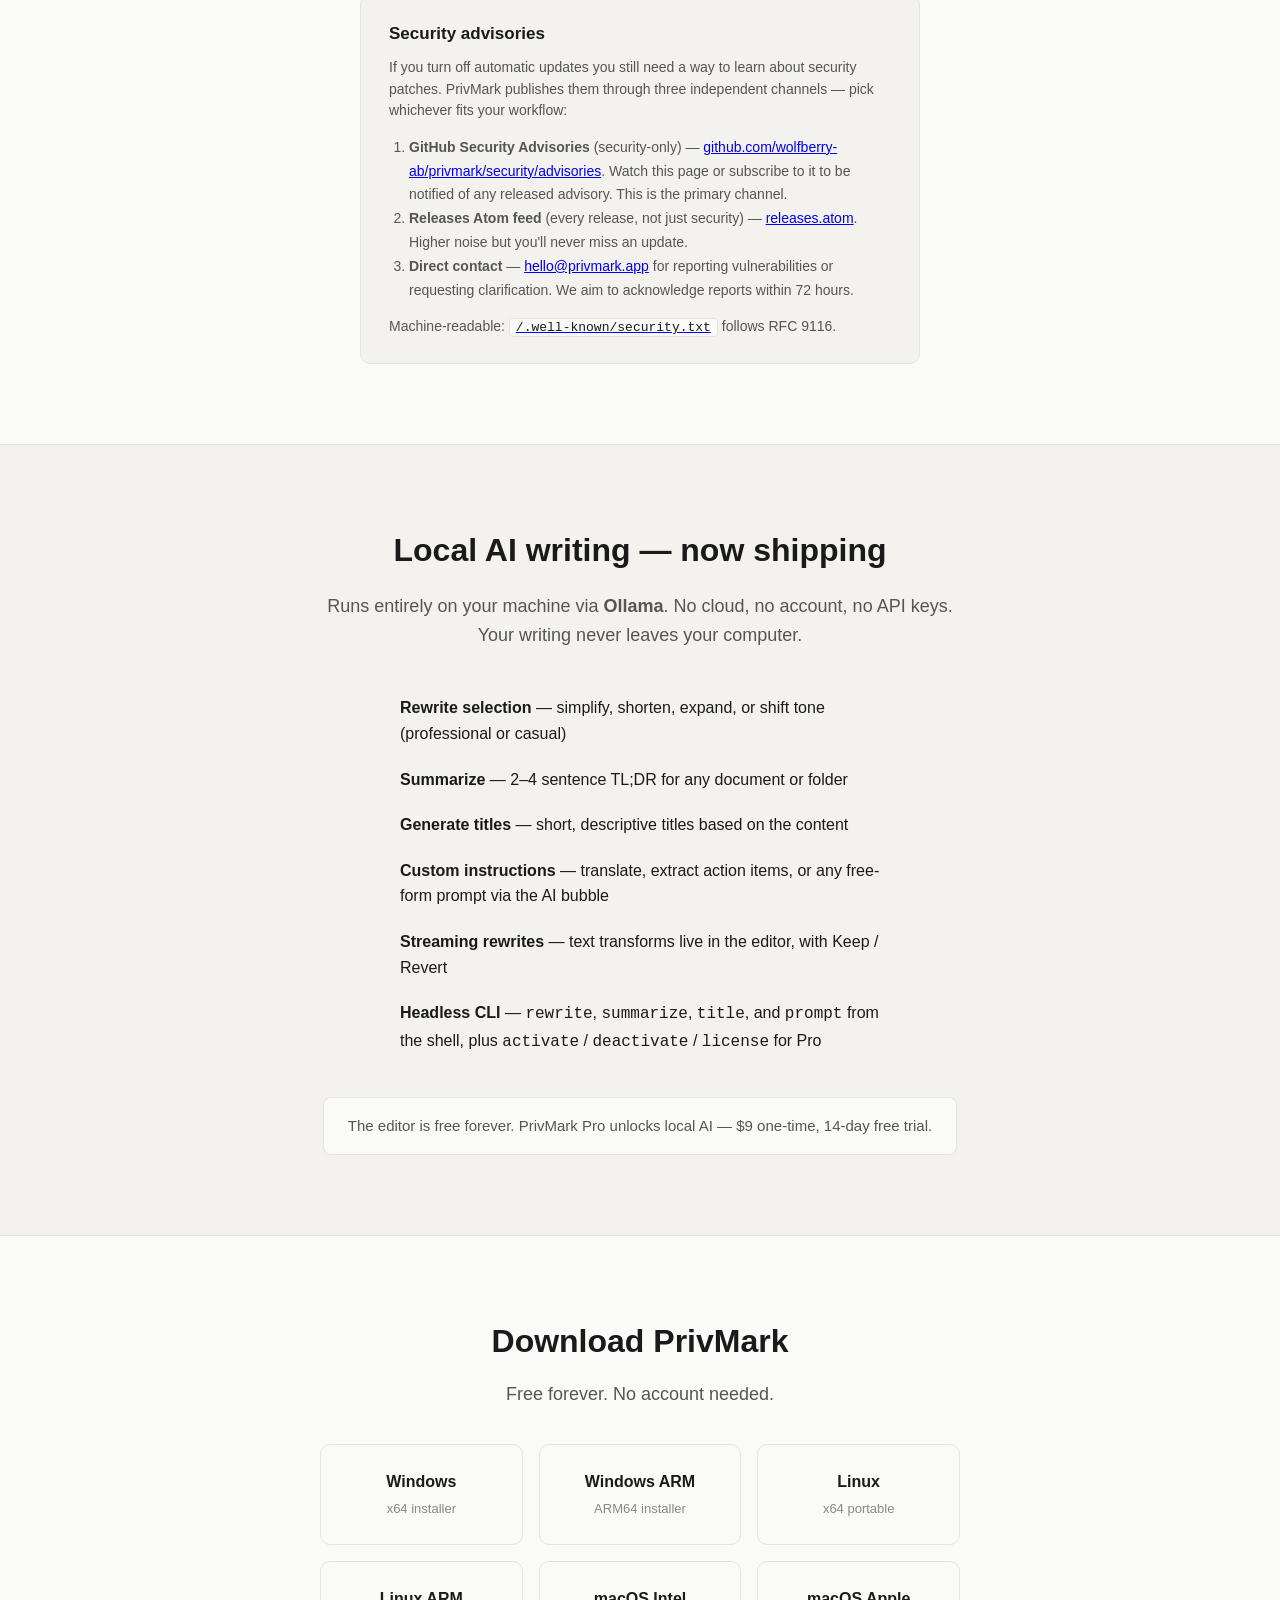
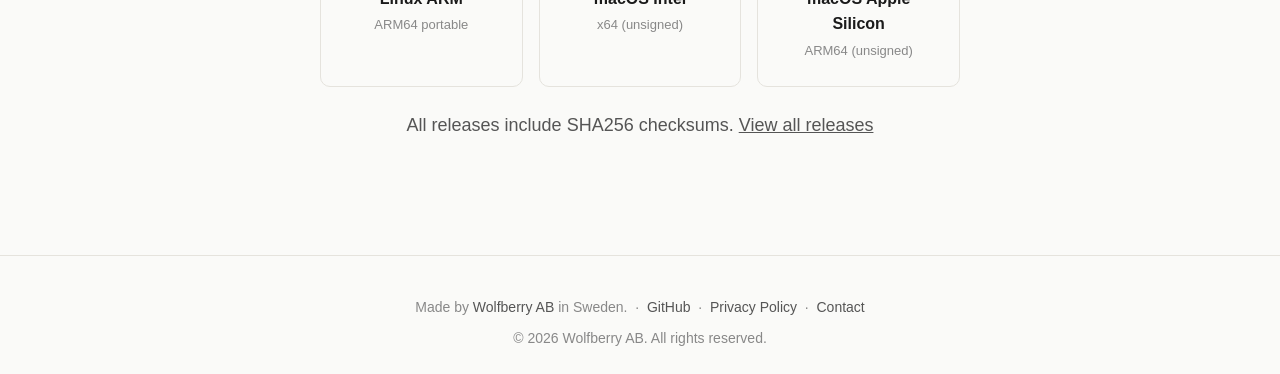
==== commit 56890152: "Sync public-repo from b6a97119bd41302810a380d798e4605e1e010372" ====
--- a/landing/index.html
+++ b/landing/index.html
@@ -597,9 +597,9 @@
 
   <!-- Hero -->
   <section class="hero">
-    <span class="hero-badge">Free forever — Pro features coming soon</span>
+    <span class="hero-badge">Free forever — now with local AI (Pro)</span>
     <h1>Write markdown.<br>Beautifully.</h1>
-    <p>A fast, private desktop editor with live preview, dark mode, WYSIWYG editing, and PDF export.</p>
+    <p>A fast, private desktop editor with live preview, dark mode, WYSIWYG editing, PDF export — and on-device AI that never phones home.</p>
     <div class="hero-buttons">
       <a href="https://github.com/wolfberry-ab/privmark/releases/latest" class="btn btn-primary">
         Download for free
@@ -651,6 +651,17 @@
           <h3>Privacy First</h3>
           <p>Zero telemetry. No account. No cloud. Your files never leave your machine.</p>
         </div>
+        <div class="feature-card">
+          <span class="feature-icon" aria-hidden="true">&#9881;</span>
+          <h3>Local AI (Pro)</h3>
+          <p>Rewrite, summarize, and prompt with on-device models via Ollama. Nothing ever leaves your computer.</p>
+        </div>
+        <div class="feature-card">
+          <span class="feature-icon" aria-hidden="true">&#9654;</span>
+          <h3>Headless CLI</h3>
+          <p>Render, outline, rewrite, summarize, and prompt from the shell. Built for scripts and AI agents.</p>
+          <p><code>privmark render</code> &middot; <code>privmark outline</code> &middot; <code>privmark rewrite</code> &middot; <code>privmark summarize</code> &middot; <code>privmark title</code> &middot; <code>privmark prompt</code></p>
+        </div>
       </div>
     </div>
   </section>
@@ -690,7 +701,7 @@
           <tbody>
             <tr><td>Live preview</td><td>Done</td></tr>
             <tr><td>Dark mode</td><td>Done</td></tr>
-            <tr><td>AI writing</td><td>Coming soon</td></tr>
+            <tr><td>Local AI writing</td><td>Pro</td></tr>
           </tbody>
         </table>
 
@@ -756,20 +767,21 @@
     </div>
   </section>
 
-  <!-- Coming Soon -->
+  <!-- Local AI — shipped -->
   <section class="coming-soon">
     <div class="coming-soon-inner">
-      <h2>AI writing assistance — coming soon</h2>
-      <p>Built into the editor, not bolted on. With local model support for full privacy.</p>
+      <h2>Local AI writing — now shipping</h2>
+      <p>Runs entirely on your machine via <strong>Ollama</strong>. No cloud, no account, no API keys. Your writing never leaves your computer.</p>
       <ul class="ai-features">
-        <li><strong>Continue writing</strong> — AI writes the next paragraph in your style</li>
-        <li><strong>Rewrite selection</strong> — make it shorter, formal, or clearer</li>
-        <li><strong>Fix grammar</strong> — one-click proofread without leaving the app</li>
-        <li><strong>Smart tables</strong> — describe in plain English, get formatted markdown</li>
-        <li><strong>Local AI</strong> — run models on your machine, text never leaves your computer</li>
+        <li><strong>Rewrite selection</strong> — simplify, shorten, expand, or shift tone (professional or casual)</li>
+        <li><strong>Summarize</strong> — 2–4 sentence TL;DR for any document or folder</li>
+        <li><strong>Generate titles</strong> — short, descriptive titles based on the content</li>
+        <li><strong>Custom instructions</strong> — translate, extract action items, or any free-form prompt via the AI bubble</li>
+        <li><strong>Streaming rewrites</strong> — text transforms live in the editor, with Keep / Revert</li>
+        <li><strong>Headless CLI</strong> — <code>rewrite</code>, <code>summarize</code>, <code>title</code>, and <code>prompt</code> from the shell, plus <code>activate</code> / <code>deactivate</code> / <code>license</code> for Pro</li>
       </ul>
       <div class="price-note">
-        The editor is free forever. AI-powered Pro features coming soon ($9 one-time).
+        The editor is free forever. PrivMark Pro unlocks local AI — $9 one-time, 14-day free trial.
       </div>
     </div>
   </section>
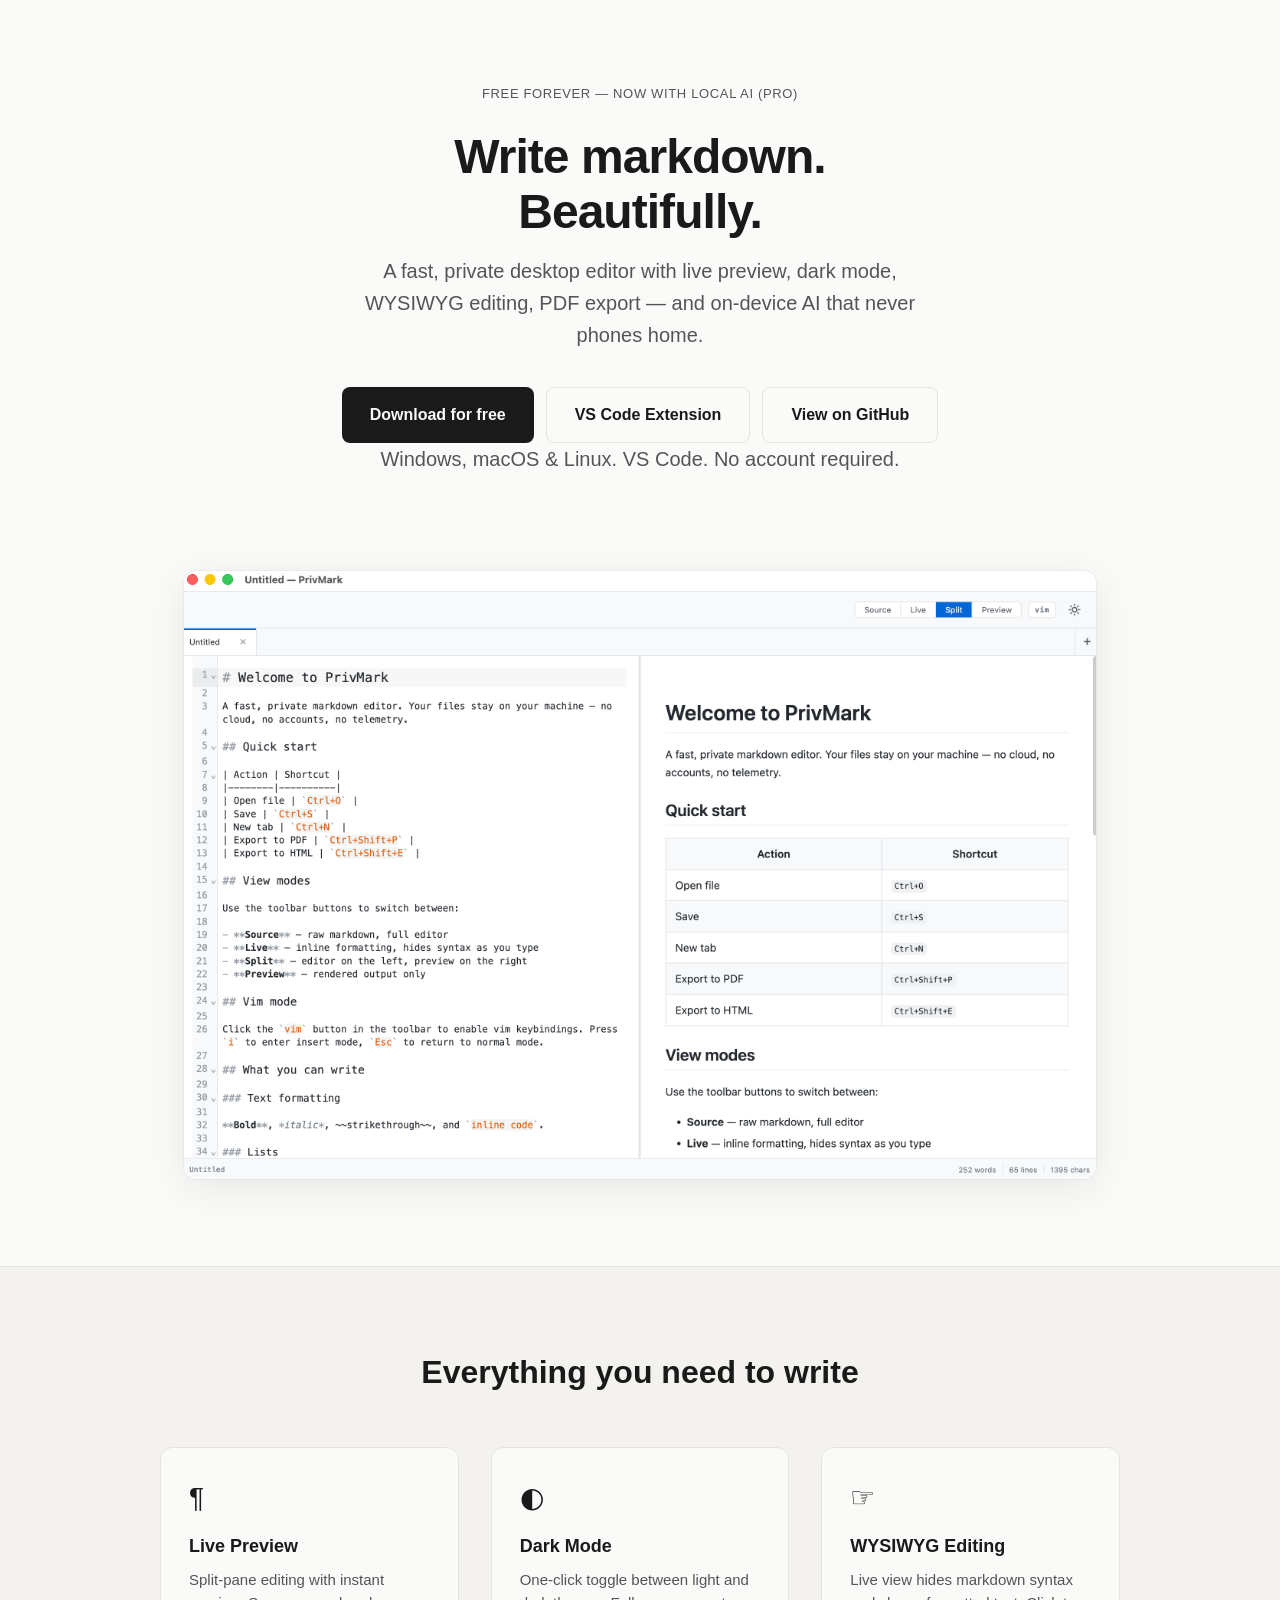
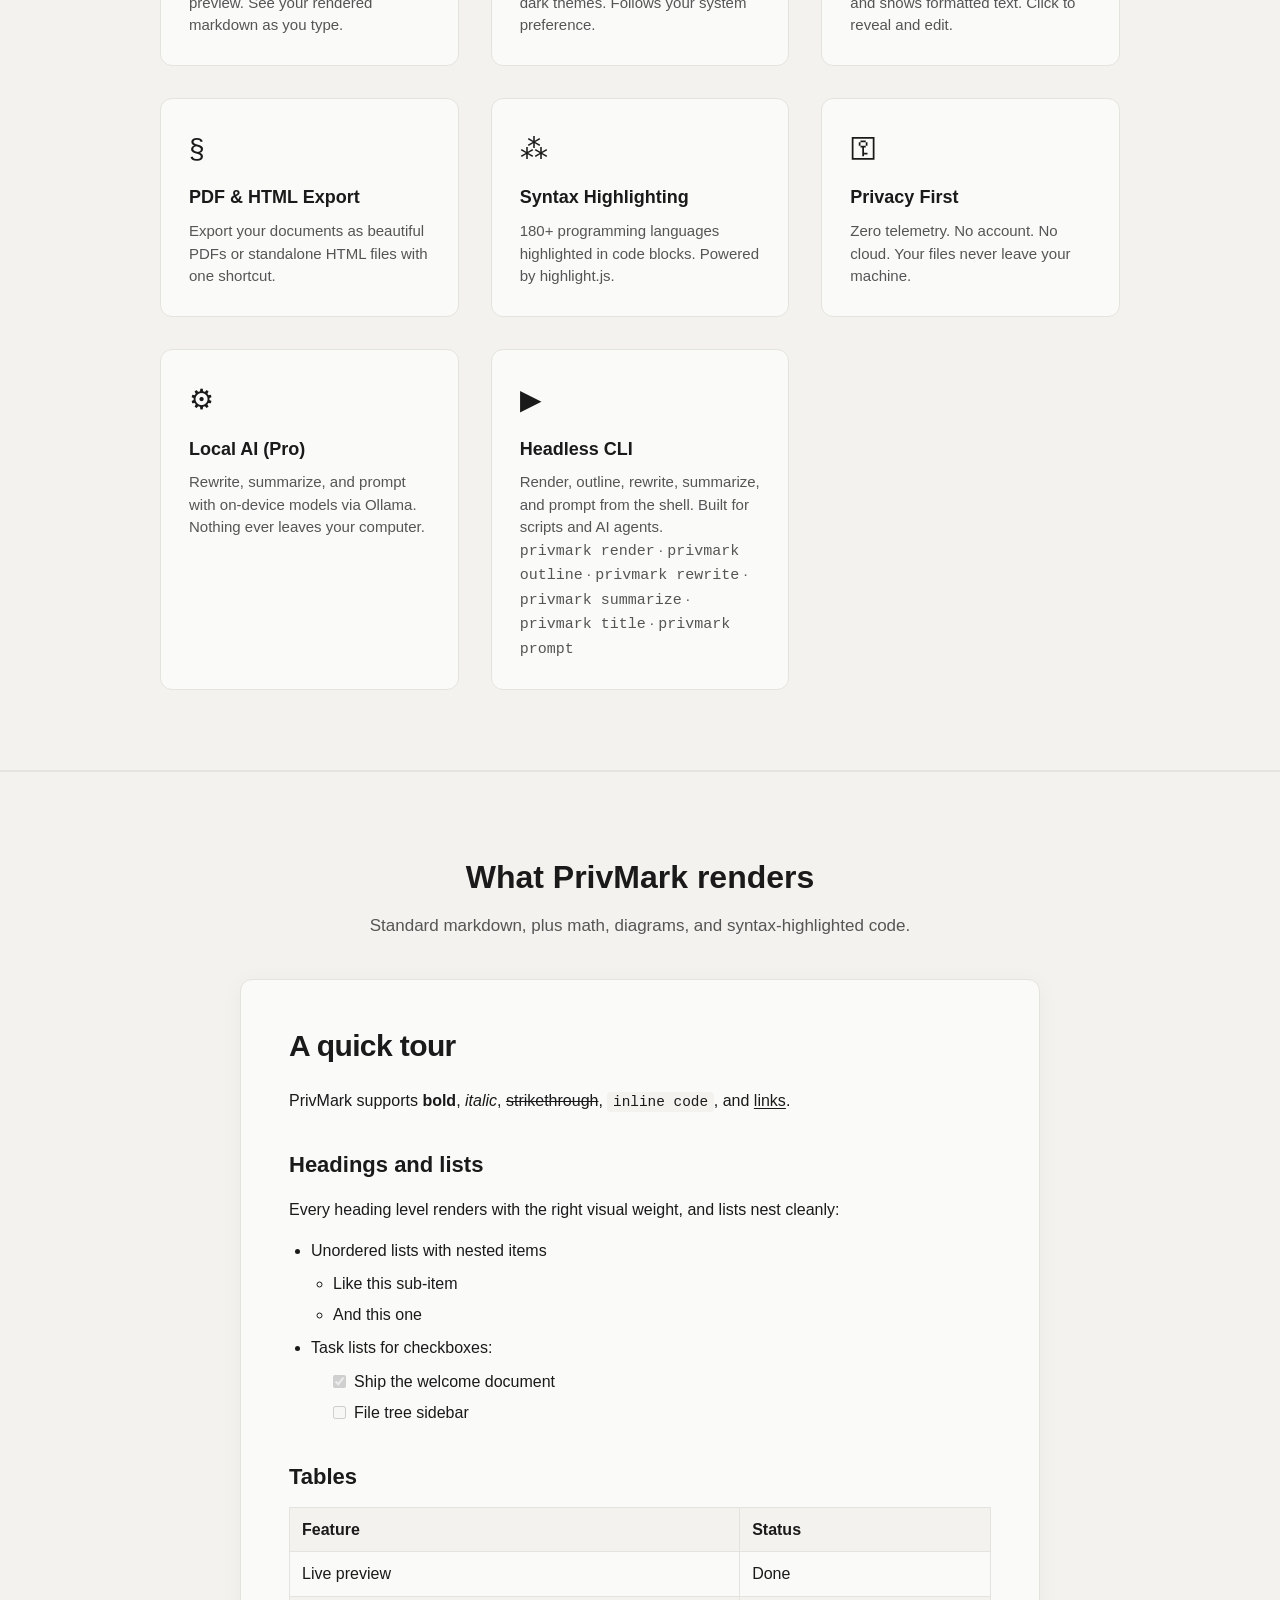
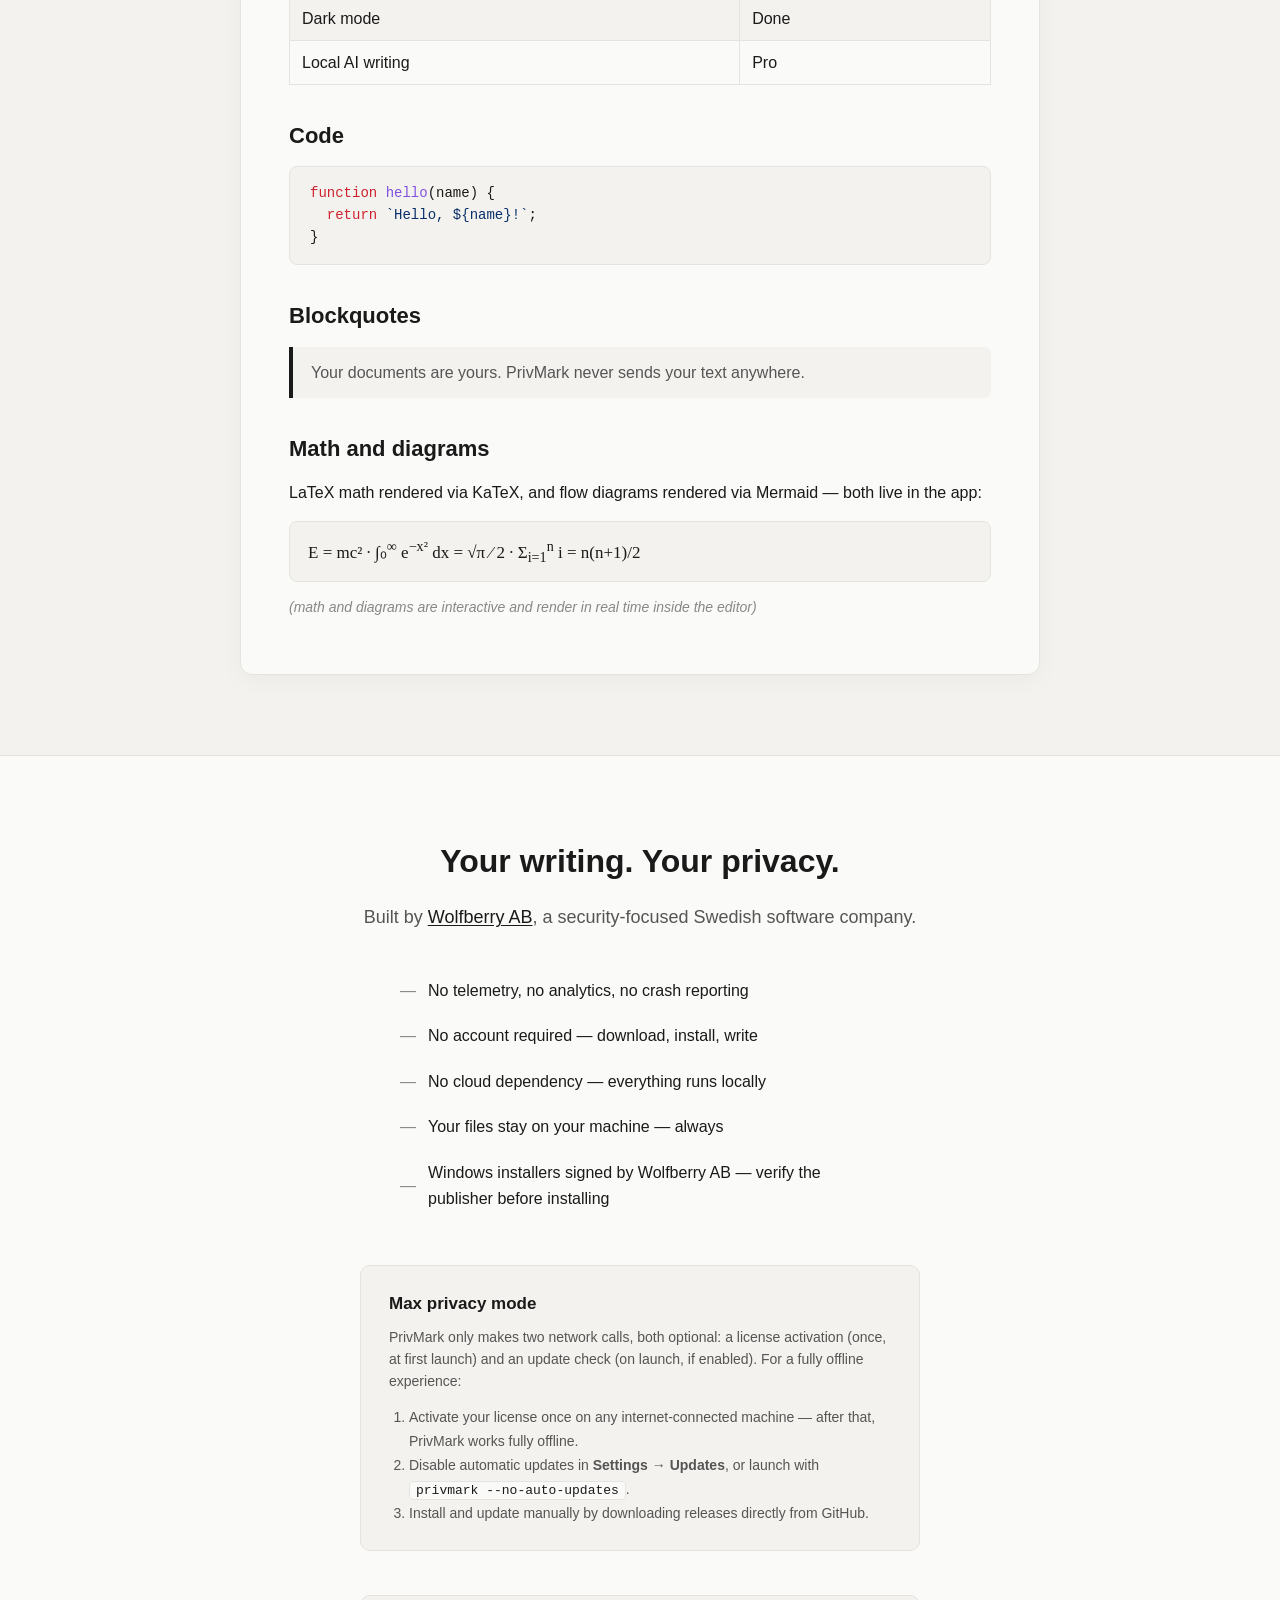
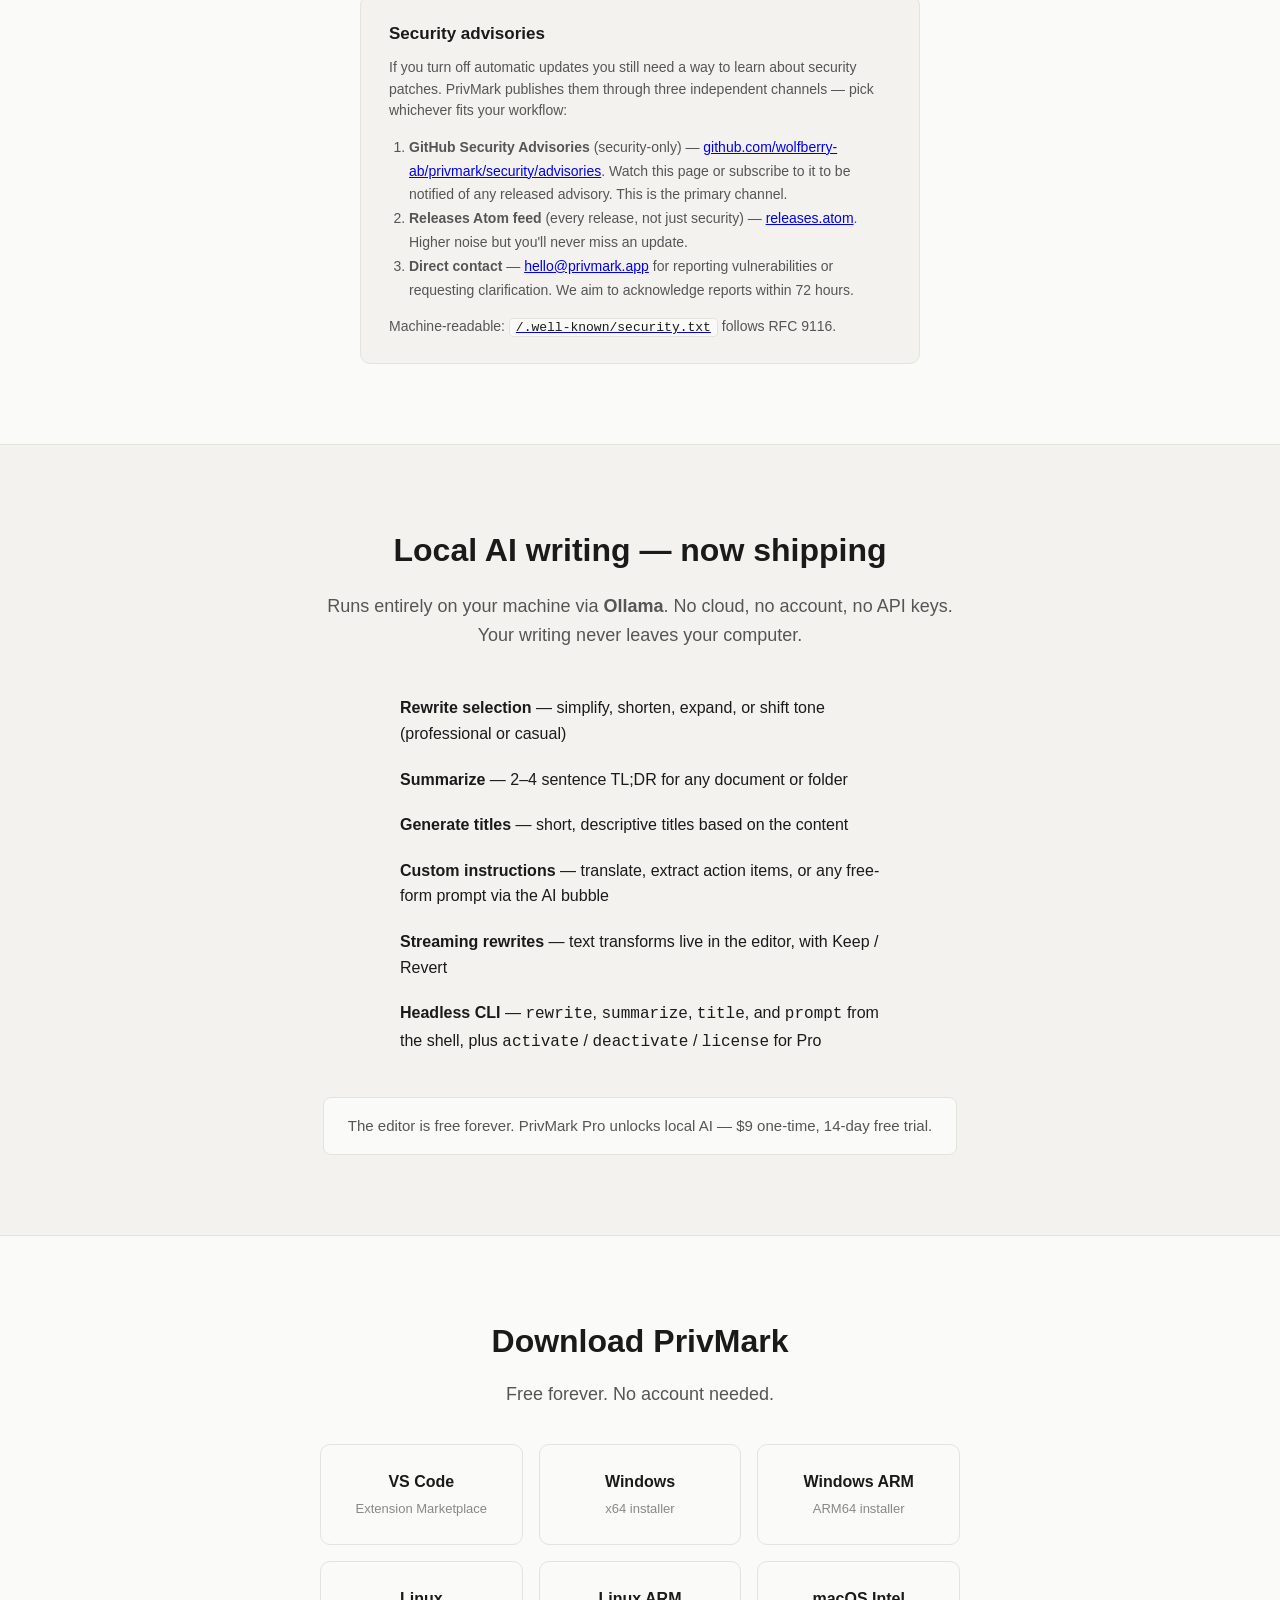
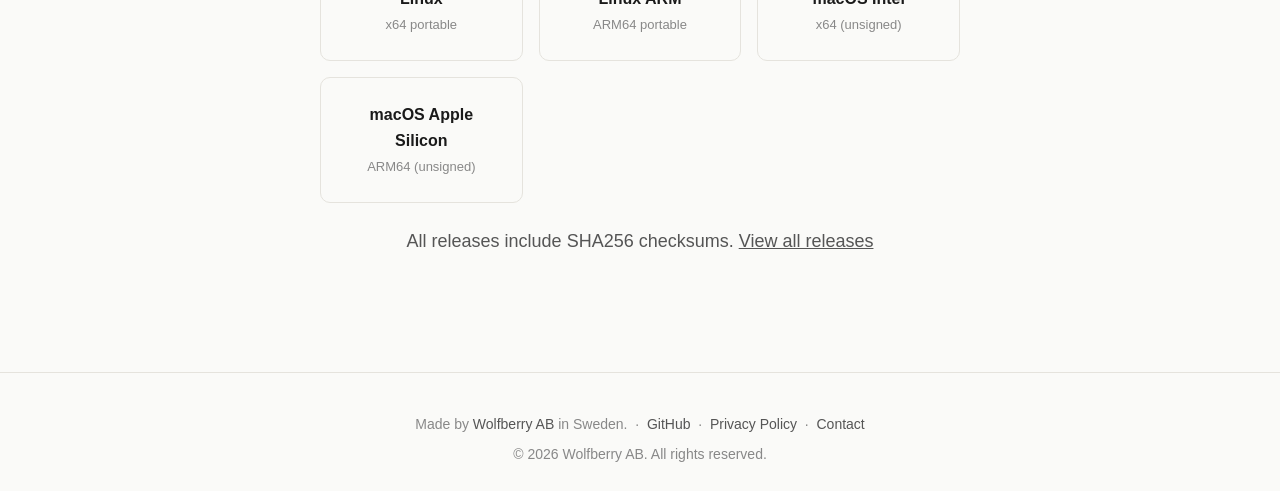
==== commit fad52e30: "Sync public-repo from 1a3799ecc1238520975f7fc1d188b81cacef6ba0" ====
--- a/landing/index.html
+++ b/landing/index.html
@@ -604,11 +604,14 @@
       <a href="https://github.com/wolfberry-ab/privmark/releases/latest" class="btn btn-primary">
         Download for free
       </a>
+      <a href="https://marketplace.visualstudio.com/items?itemName=Wolfberry.privmark-markdown-editor" class="btn btn-secondary">
+        VS Code Extension
+      </a>
       <a href="https://github.com/wolfberry-ab/privmark" class="btn btn-secondary">
         View on GitHub
       </a>
     </div>
-    <p class="hero-meta">Windows, macOS &amp; Linux. No account required.</p>
+    <p class="hero-meta">Windows, macOS &amp; Linux. VS Code. No account required.</p>
   </section>
 
   <!-- Screenshot -->
@@ -791,6 +794,10 @@
     <h2>Download PrivMark</h2>
     <p>Free forever. No account needed.</p>
     <div class="download-grid">
+      <a href="https://marketplace.visualstudio.com/items?itemName=Wolfberry.privmark-markdown-editor" class="download-card">
+        <div class="os">VS Code</div>
+        <div class="arch">Extension Marketplace</div>
+      </a>
       <a href="https://github.com/wolfberry-ab/privmark/releases/latest" class="download-card" data-asset="Setup.*x64\.exe$">
         <div class="os">Windows</div>
         <div class="arch">x64 installer</div>
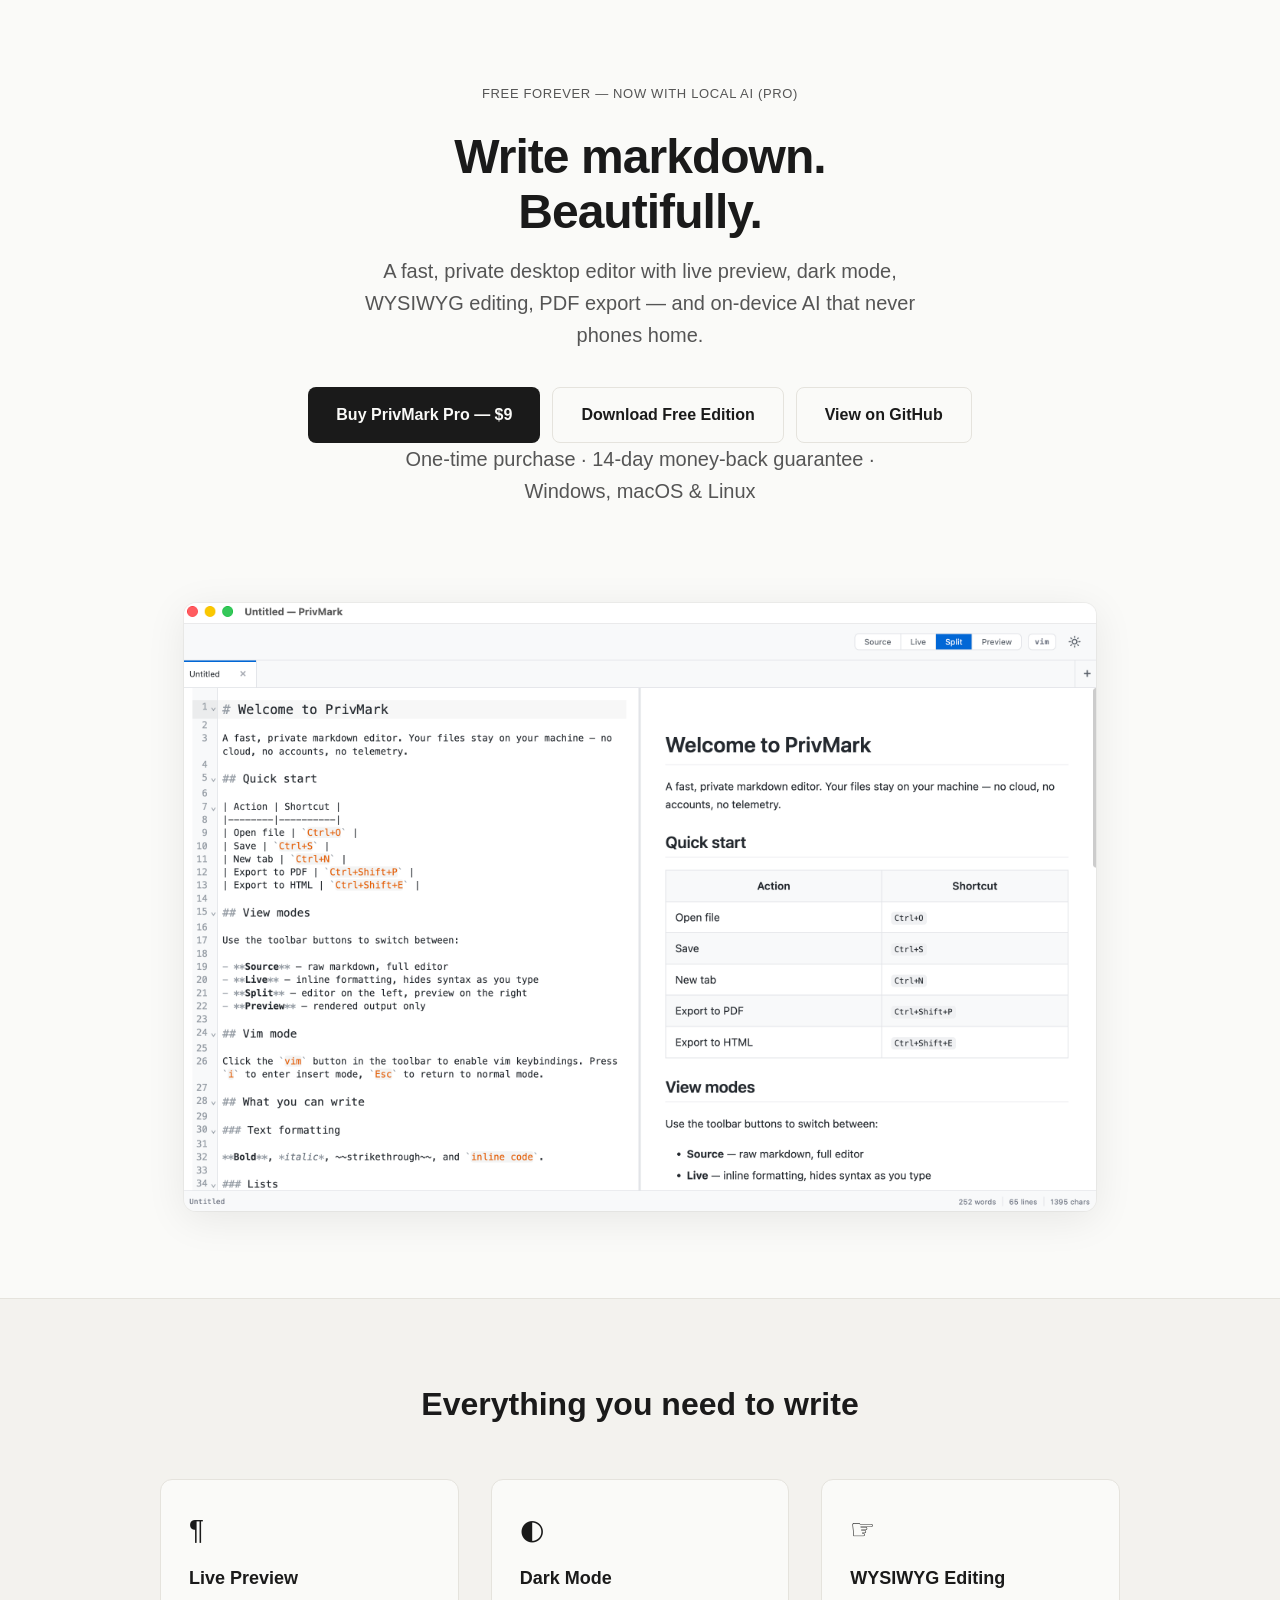
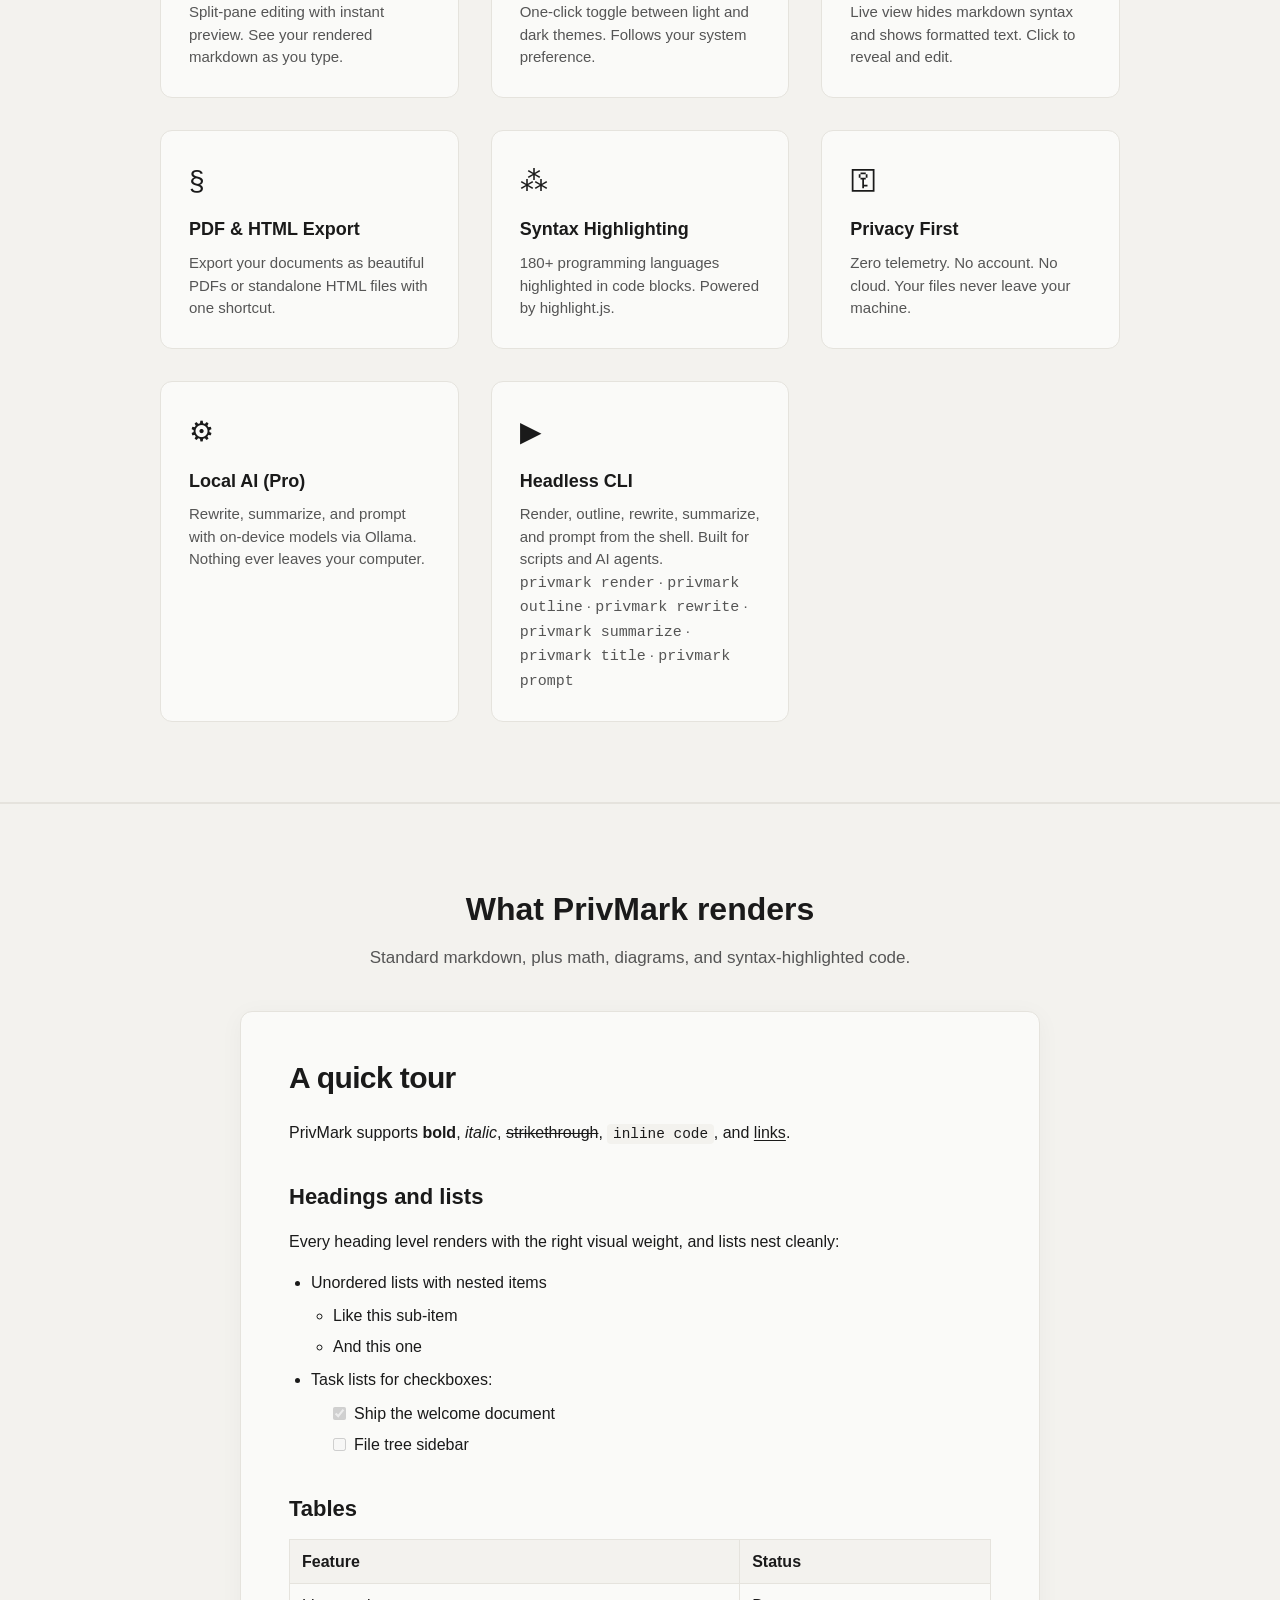
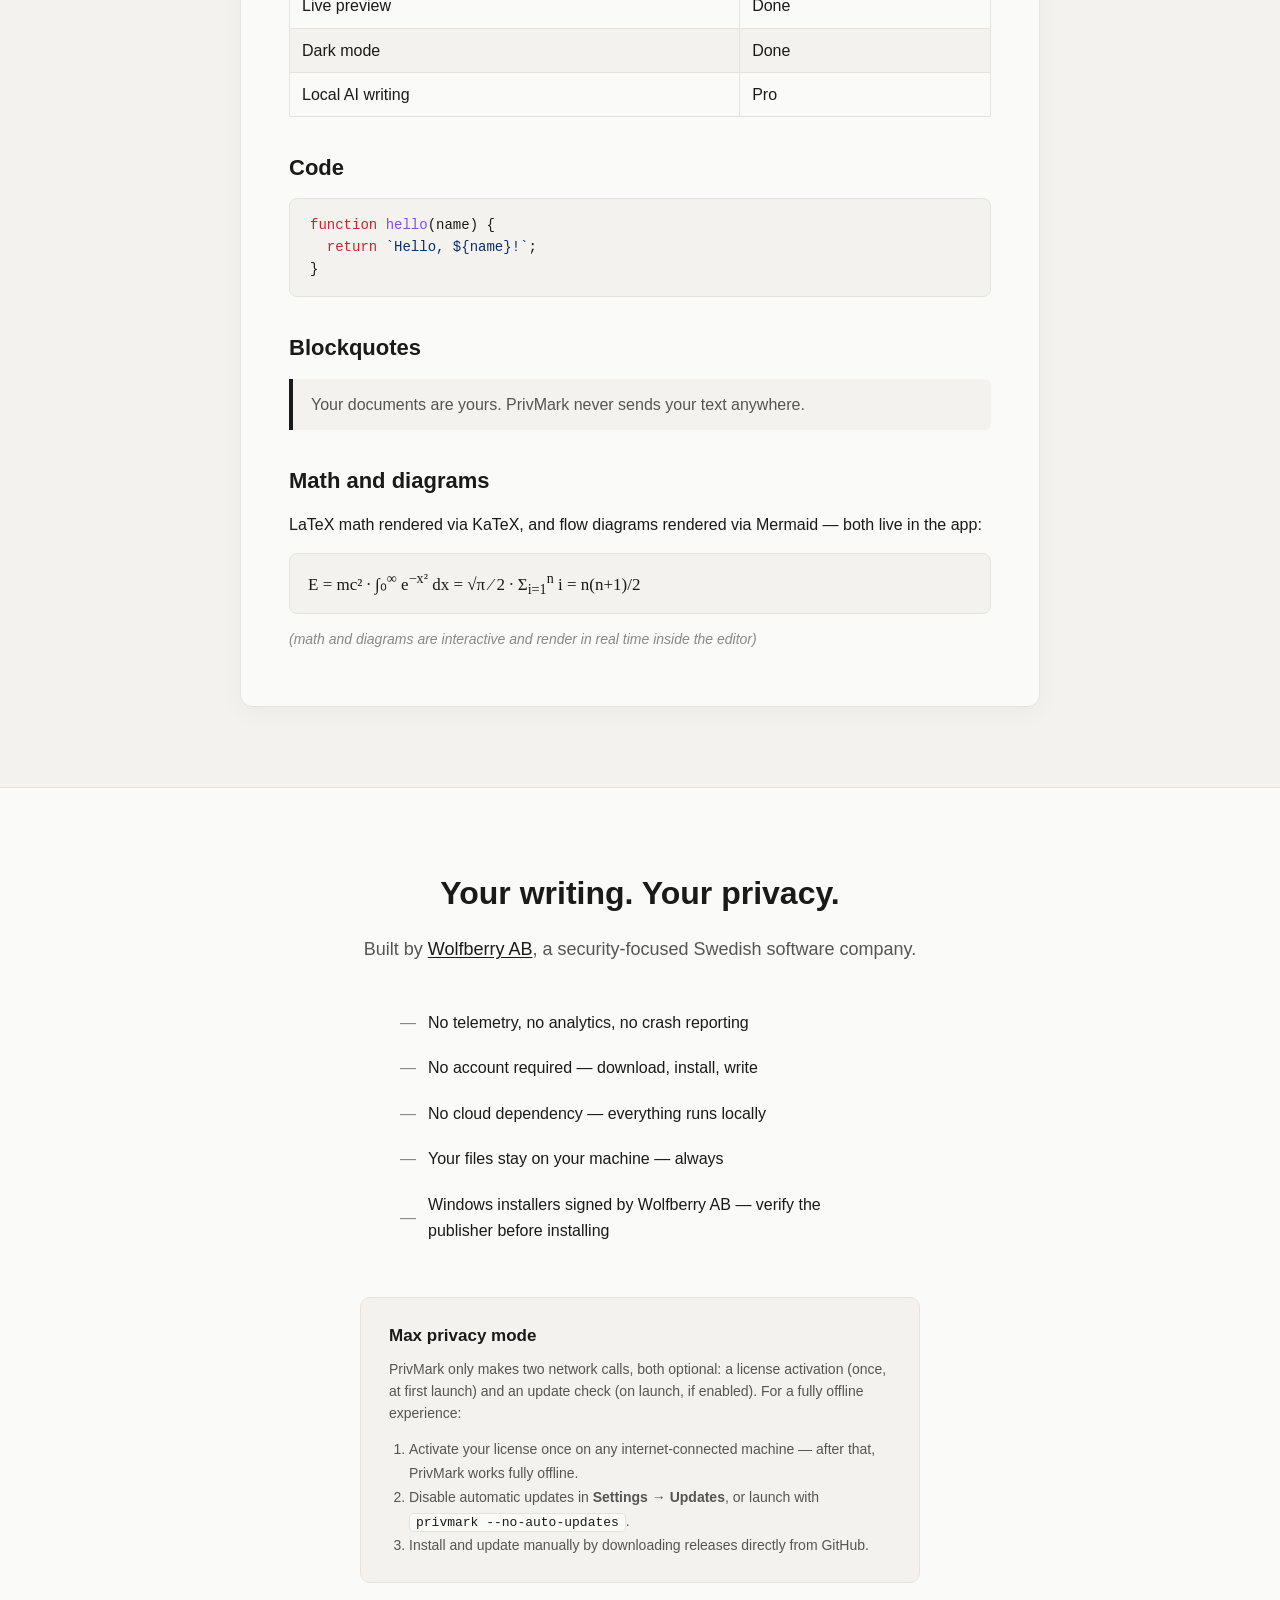
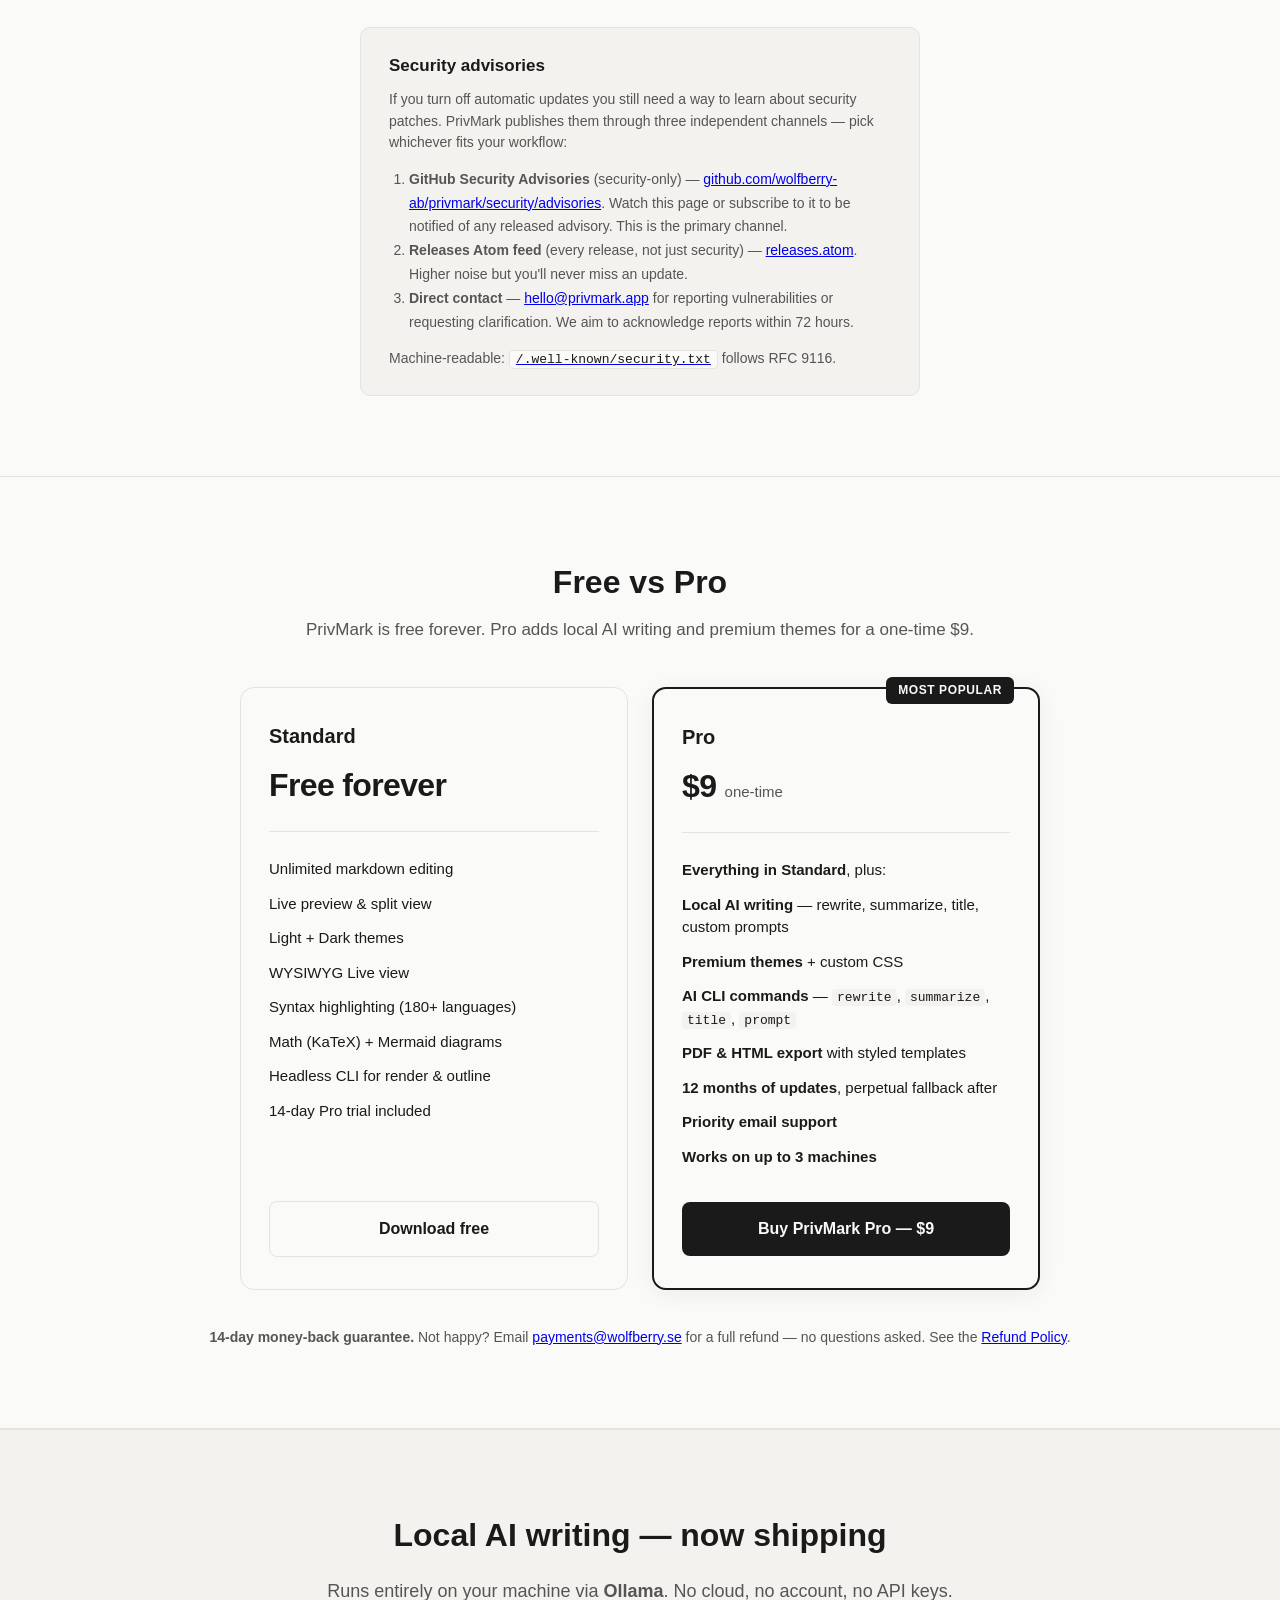
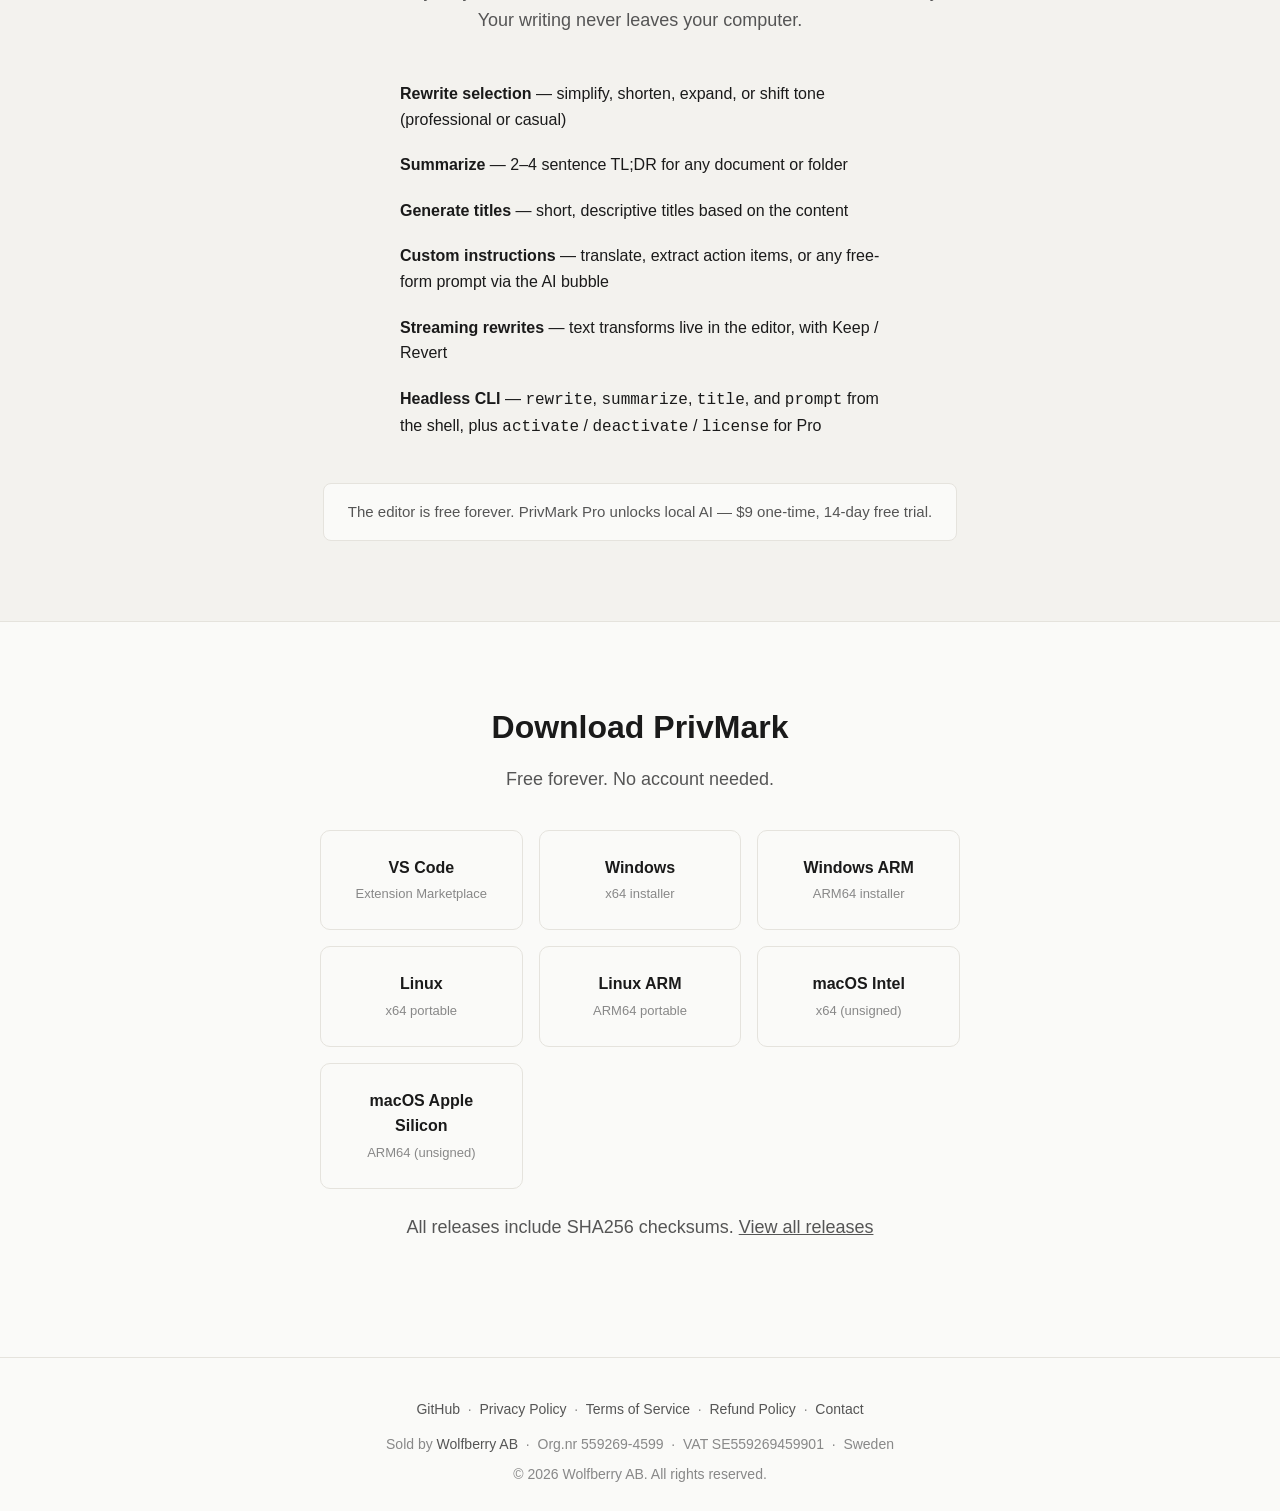
==== commit 2c4502a4: "Sync public-repo from d733828ad0f0969d1851c12d79d62a24934aa156" ====
--- a/landing/index.html
+++ b/landing/index.html
@@ -446,6 +446,154 @@
       color: var(--text);
     }
 
+    /* --- Pricing --- */
+    .pricing {
+      padding: 80px 24px;
+      border-top: 1px solid var(--border);
+      border-bottom: 1px solid var(--border);
+    }
+
+    .pricing-inner {
+      max-width: 960px;
+      margin: 0 auto;
+    }
+
+    .pricing h2 {
+      font-size: 32px;
+      text-align: center;
+      margin-bottom: 8px;
+    }
+
+    .pricing-sub {
+      text-align: center;
+      color: var(--text-secondary);
+      font-size: 17px;
+      margin-bottom: 44px;
+    }
+
+    .pricing-grid {
+      display: grid;
+      grid-template-columns: repeat(auto-fit, minmax(320px, 1fr));
+      gap: 24px;
+      max-width: 800px;
+      margin: 0 auto;
+    }
+
+    .pricing-card {
+      position: relative;
+      background: var(--bg);
+      border: 1px solid var(--border);
+      border-radius: 14px;
+      padding: 32px 28px;
+      display: flex;
+      flex-direction: column;
+    }
+
+    .pricing-card--featured {
+      border-color: var(--text);
+      border-width: 2px;
+      box-shadow: 0 4px 24px rgba(0, 0, 0, 0.06);
+    }
+
+    .pricing-badge {
+      position: absolute;
+      top: -12px;
+      right: 24px;
+      background: var(--text);
+      color: var(--bg);
+      font-size: 12px;
+      font-weight: 600;
+      letter-spacing: 0.05em;
+      text-transform: uppercase;
+      padding: 4px 12px;
+      border-radius: 6px;
+    }
+
+    .pricing-card-header {
+      margin-bottom: 20px;
+      padding-bottom: 20px;
+      border-bottom: 1px solid var(--border);
+    }
+
+    .pricing-card h3 {
+      font-size: 20px;
+      font-weight: 600;
+      margin-bottom: 8px;
+    }
+
+    .pricing-price {
+      font-size: 32px;
+      font-weight: 700;
+      letter-spacing: -0.02em;
+    }
+
+    .pricing-price-note {
+      font-size: 15px;
+      font-weight: 400;
+      color: var(--text-secondary);
+      letter-spacing: 0;
+    }
+
+    .pricing-features {
+      list-style: none;
+      padding: 0;
+      margin: 0 0 28px;
+      flex: 1;
+    }
+
+    .pricing-features li {
+      padding: 6px 0;
+      font-size: 15px;
+      color: var(--text);
+      line-height: 1.5;
+    }
+
+    .pricing-features code {
+      background: var(--bg-secondary);
+      border-radius: 4px;
+      padding: 1px 5px;
+      font-family: ui-monospace, SFMono-Regular, Menlo, monospace;
+      font-size: 13px;
+    }
+
+    .pricing-cta {
+      display: block;
+      text-align: center;
+      padding: 14px 24px;
+      border-radius: 8px;
+      font-size: 16px;
+      font-weight: 600;
+      text-decoration: none;
+      transition: all 0.15s ease;
+    }
+
+    .pricing-cta--primary {
+      background: var(--text);
+      color: var(--bg);
+    }
+
+    .pricing-cta--primary:hover {
+      background: var(--accent-hover);
+      transform: translateY(-1px);
+    }
+
+    .pricing-cta--secondary {
+      background: transparent;
+      color: var(--text);
+      border: 1px solid var(--border);
+    }
+
+    .pricing-cta--secondary:hover {
+      border-color: var(--text-tertiary);
+    }
+
+    .pricing-guarantee {
+      text-align: center;
+      margin-top: 36px;
+      font-size: 14px;
+      color: var(--text-secondary);
+    }
+
     /* --- Coming Soon --- */
     .coming-soon {
       background: var(--bg-secondary);
@@ -587,9 +735,11 @@
       .hero { padding: 48px 20px 40px; }
       .hero h1 { font-size: 32px; }
       .hero p { font-size: 17px; }
-      .features, .privacy, .coming-soon, .download, .showcase { padding: 56px 20px; }
-      .features h2, .privacy h2, .coming-soon h2, .download h2, .showcase h2 { font-size: 26px; }
+      .features, .privacy, .coming-soon, .download, .showcase, .pricing { padding: 56px 20px; }
+      .features h2, .privacy h2, .coming-soon h2, .download h2, .showcase h2, .pricing h2 { font-size: 26px; }
       .showcase-preview { padding: 24px 20px; }
+      .pricing-card { padding: 24px 20px; }
+      .pricing-price { font-size: 28px; }
     }
   </style>
 </head>
@@ -601,17 +751,17 @@
     <h1>Write markdown.<br>Beautifully.</h1>
     <p>A fast, private desktop editor with live preview, dark mode, WYSIWYG editing, PDF export — and on-device AI that never phones home.</p>
     <div class="hero-buttons">
-      <a href="https://github.com/wolfberry-ab/privmark/releases/latest" class="btn btn-primary">
-        Download for free
+      <a href="#buy" class="btn btn-primary">
+        Buy PrivMark Pro — $9
       </a>
-      <a href="https://marketplace.visualstudio.com/items?itemName=Wolfberry.privmark-markdown-editor" class="btn btn-secondary">
-        VS Code Extension
+      <a href="#download" class="btn btn-secondary">
+        Download Free Edition
       </a>
       <a href="https://github.com/wolfberry-ab/privmark" class="btn btn-secondary">
         View on GitHub
       </a>
     </div>
-    <p class="hero-meta">Windows, macOS &amp; Linux. VS Code. No account required.</p>
+    <p class="hero-meta">One-time purchase · 14-day money-back guarantee · Windows, macOS &amp; Linux</p>
   </section>
 
   <!-- Screenshot -->
@@ -770,6 +920,64 @@
     </div>
   </section>
 
+  <!-- Free vs Pro comparison -->
+  <section class="pricing" id="buy">
+    <div class="pricing-inner">
+      <h2>Free vs Pro</h2>
+      <p class="pricing-sub">PrivMark is free forever. Pro adds local AI writing and premium themes for a one-time $9.</p>
+
+      <div class="pricing-grid">
+        <div class="pricing-card">
+          <div class="pricing-card-header">
+            <h3>Standard</h3>
+            <div class="pricing-price">Free forever</div>
+          </div>
+          <ul class="pricing-features">
+            <li>Unlimited markdown editing</li>
+            <li>Live preview &amp; split view</li>
+            <li>Light + Dark themes</li>
+            <li>WYSIWYG Live view</li>
+            <li>Syntax highlighting (180+ languages)</li>
+            <li>Math (KaTeX) + Mermaid diagrams</li>
+            <li>Headless CLI for render &amp; outline</li>
+            <li>14-day Pro trial included</li>
+          </ul>
+          <a href="#download" class="pricing-cta pricing-cta--secondary">Download free</a>
+        </div>
+
+        <div class="pricing-card pricing-card--featured">
+          <div class="pricing-badge">Most Popular</div>
+          <div class="pricing-card-header">
+            <h3>Pro</h3>
+            <div class="pricing-price">$9 <span class="pricing-price-note">one-time</span></div>
+          </div>
+          <ul class="pricing-features">
+            <li><strong>Everything in Standard</strong>, plus:</li>
+            <li><strong>Local AI writing</strong> — rewrite, summarize, title, custom prompts</li>
+            <li><strong>Premium themes</strong> + custom CSS</li>
+            <li><strong>AI CLI commands</strong> — <code>rewrite</code>, <code>summarize</code>, <code>title</code>, <code>prompt</code></li>
+            <li><strong>PDF &amp; HTML export</strong> with styled templates</li>
+            <li><strong>12 months of updates</strong>, perpetual fallback after</li>
+            <li><strong>Priority email support</strong></li>
+            <li><strong>Works on up to 3 machines</strong></li>
+          </ul>
+          <!-- TODO(launch): replace href with Polar checkout URL after the
+               product is created. Remove the onclick guard at the same time. -->
+          <a href="#buy-pro"
+             data-polar-checkout="TODO"
+             class="pricing-cta pricing-cta--primary"
+             onclick="if(this.getAttribute('data-polar-checkout')==='TODO'){event.preventDefault();alert('PrivMark Pro is launching shortly. Email hello@privmark.app to be notified when it goes live.');}">Buy PrivMark Pro — $9</a>
+        </div>
+      </div>
+
+      <p class="pricing-guarantee">
+        <strong>14-day money-back guarantee.</strong> Not happy? Email
+        <a href="mailto:payments@wolfberry.se">payments@wolfberry.se</a> for a full refund — no questions asked.
+        See the <a href="/refund.html">Refund Policy</a>.
+      </p>
+    </div>
+  </section>
+
   <!-- Local AI — shipped -->
   <section class="coming-soon">
     <div class="coming-soon-inner">
@@ -790,7 +998,7 @@
   </section>
 
   <!-- Download -->
-  <section class="download">
+  <section class="download" id="download">
     <h2>Download PrivMark</h2>
     <p>Free forever. No account needed.</p>
     <div class="download-grid">
@@ -832,13 +1040,21 @@
   <!-- Footer -->
   <footer>
     <p>
-      Made by <a href="https://wolfberry.se">Wolfberry AB</a> in Sweden.
-      &nbsp;&middot;&nbsp;
       <a href="https://github.com/wolfberry-ab/privmark">GitHub</a>
       &nbsp;&middot;&nbsp;
       <a href="/privacy-policy.html">Privacy Policy</a>
       &nbsp;&middot;&nbsp;
+      <a href="/terms.html">Terms of Service</a>
+      &nbsp;&middot;&nbsp;
+      <a href="/refund.html">Refund Policy</a>
+      &nbsp;&middot;&nbsp;
       <a href="mailto:hello@privmark.app">Contact</a>
+    </p>
+    <p style="margin-top: 12px;">
+      Sold by <a href="https://wolfberry.se">Wolfberry AB</a>
+      &nbsp;&middot;&nbsp; Org.nr 559269-4599
+      &nbsp;&middot;&nbsp; VAT SE559269459901
+      &nbsp;&middot;&nbsp; Sweden
     </p>
     <p style="margin-top: 8px;">&copy; 2026 Wolfberry AB. All rights reserved.</p>
   </footer>
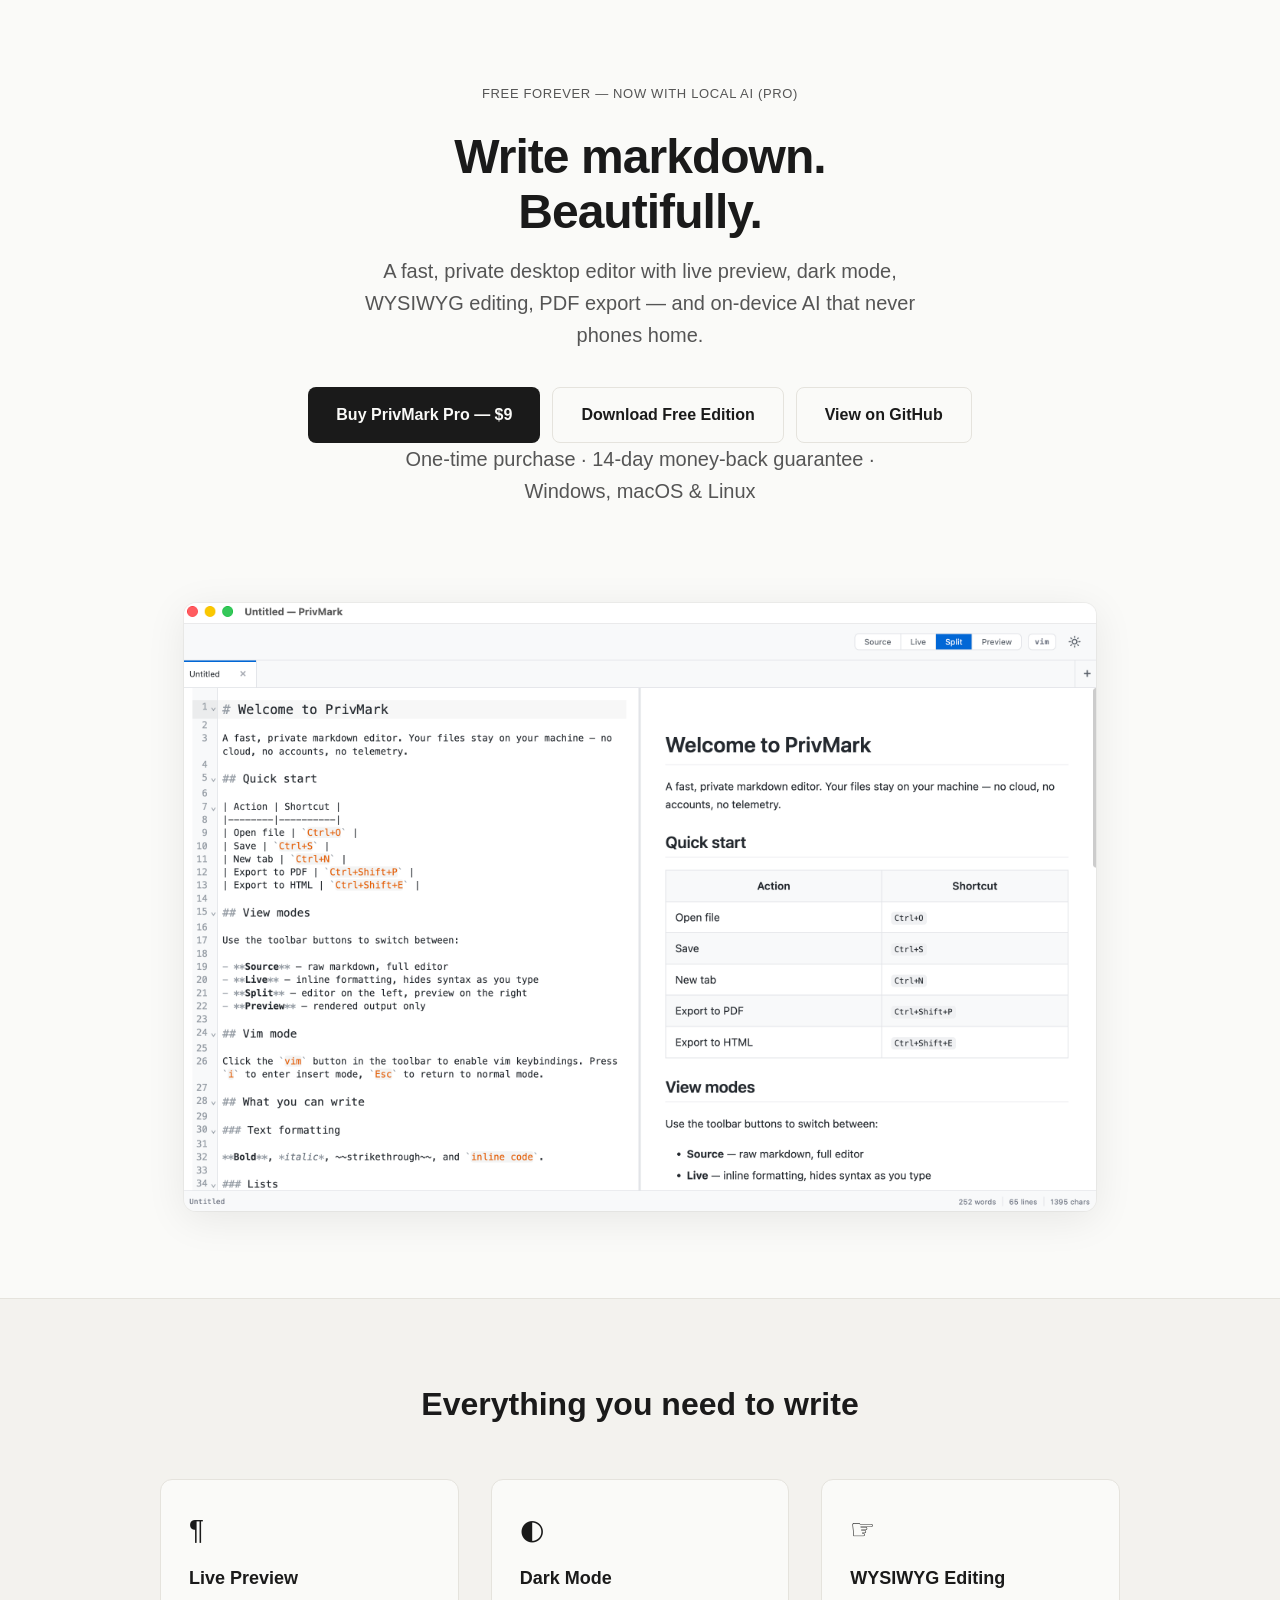
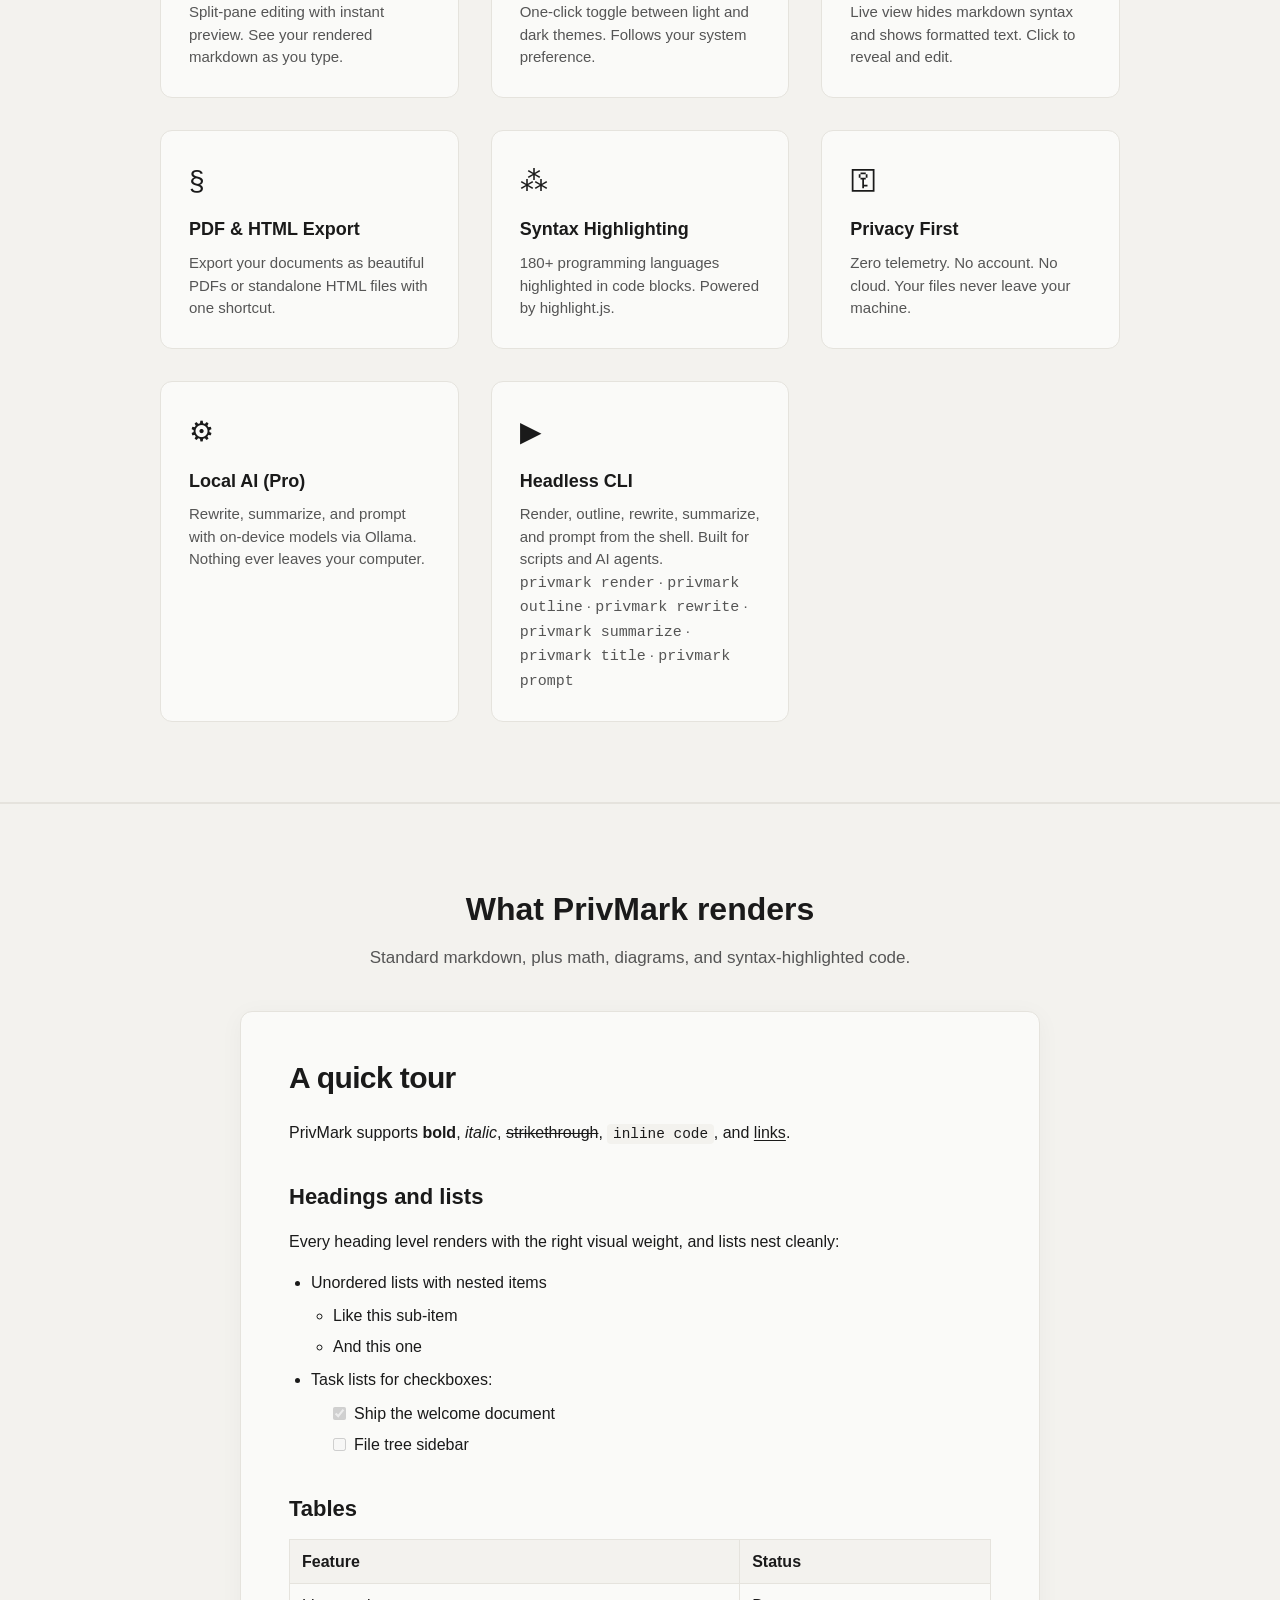
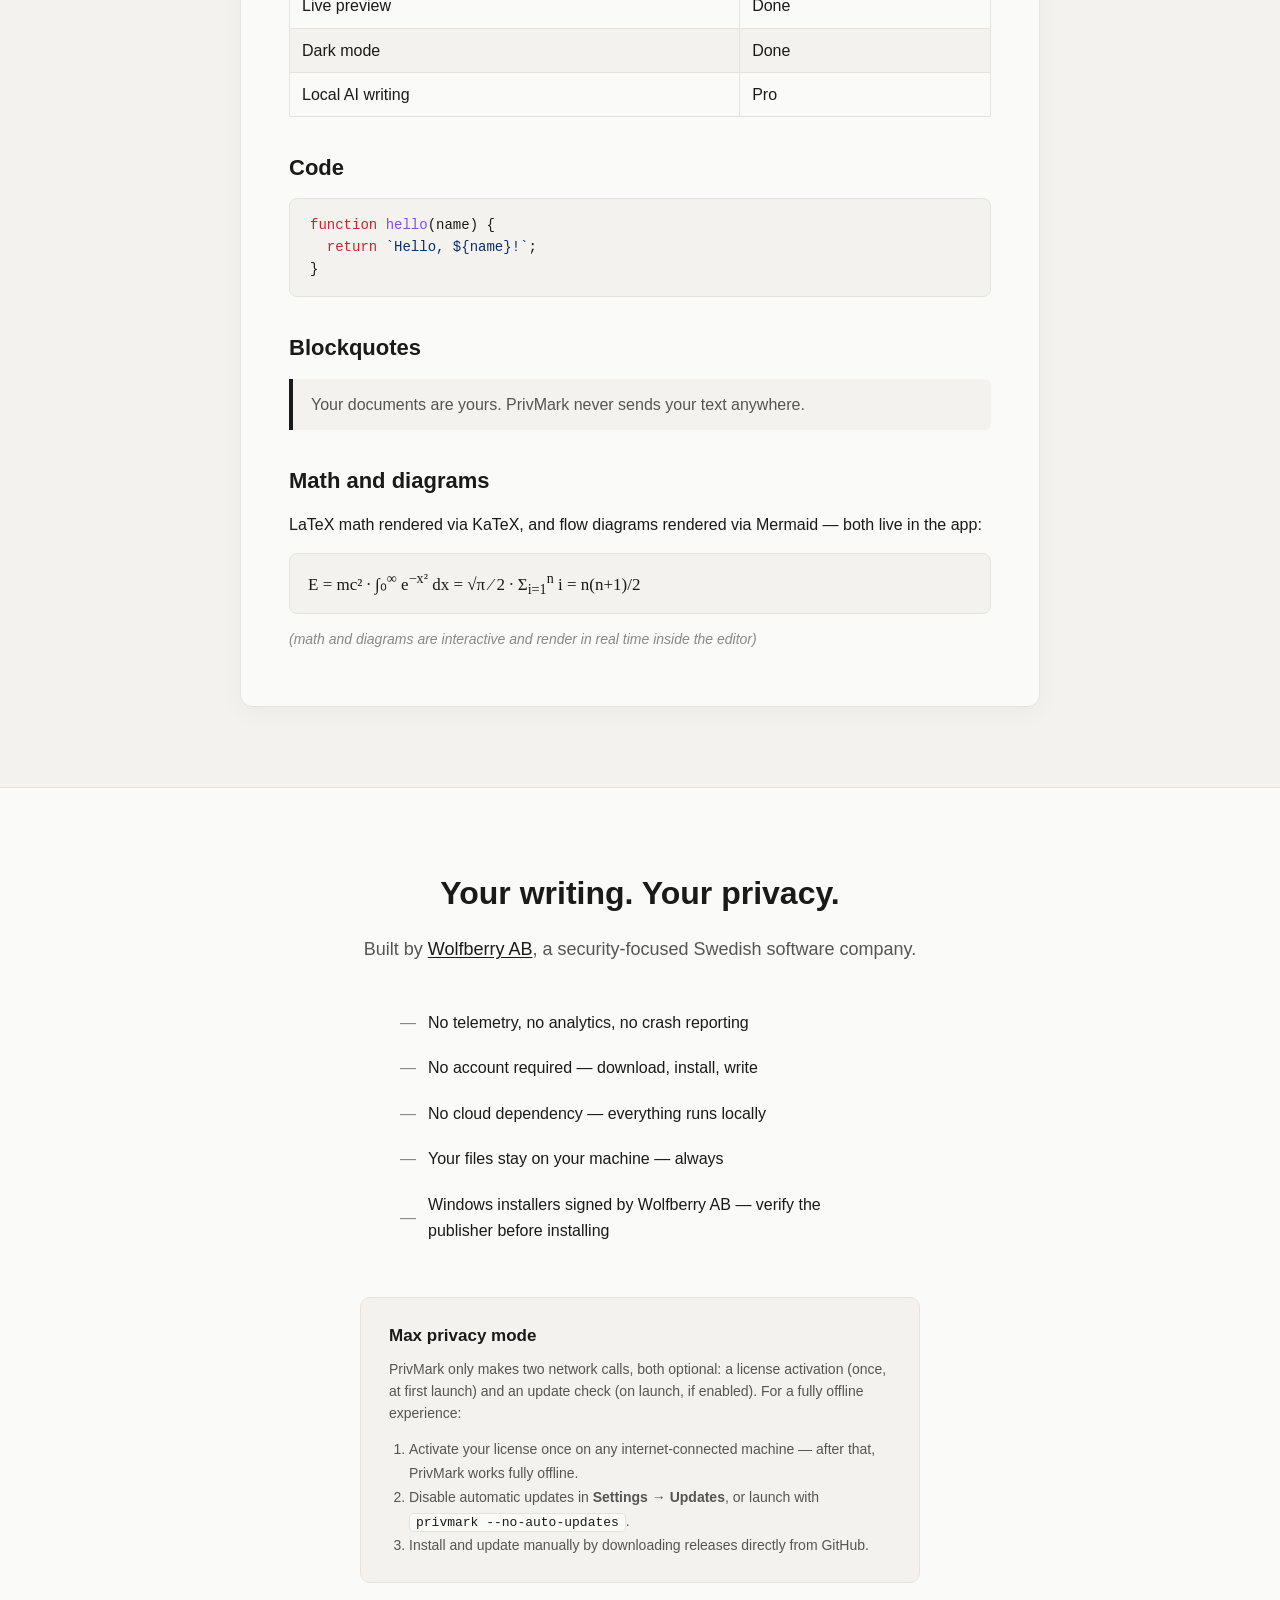
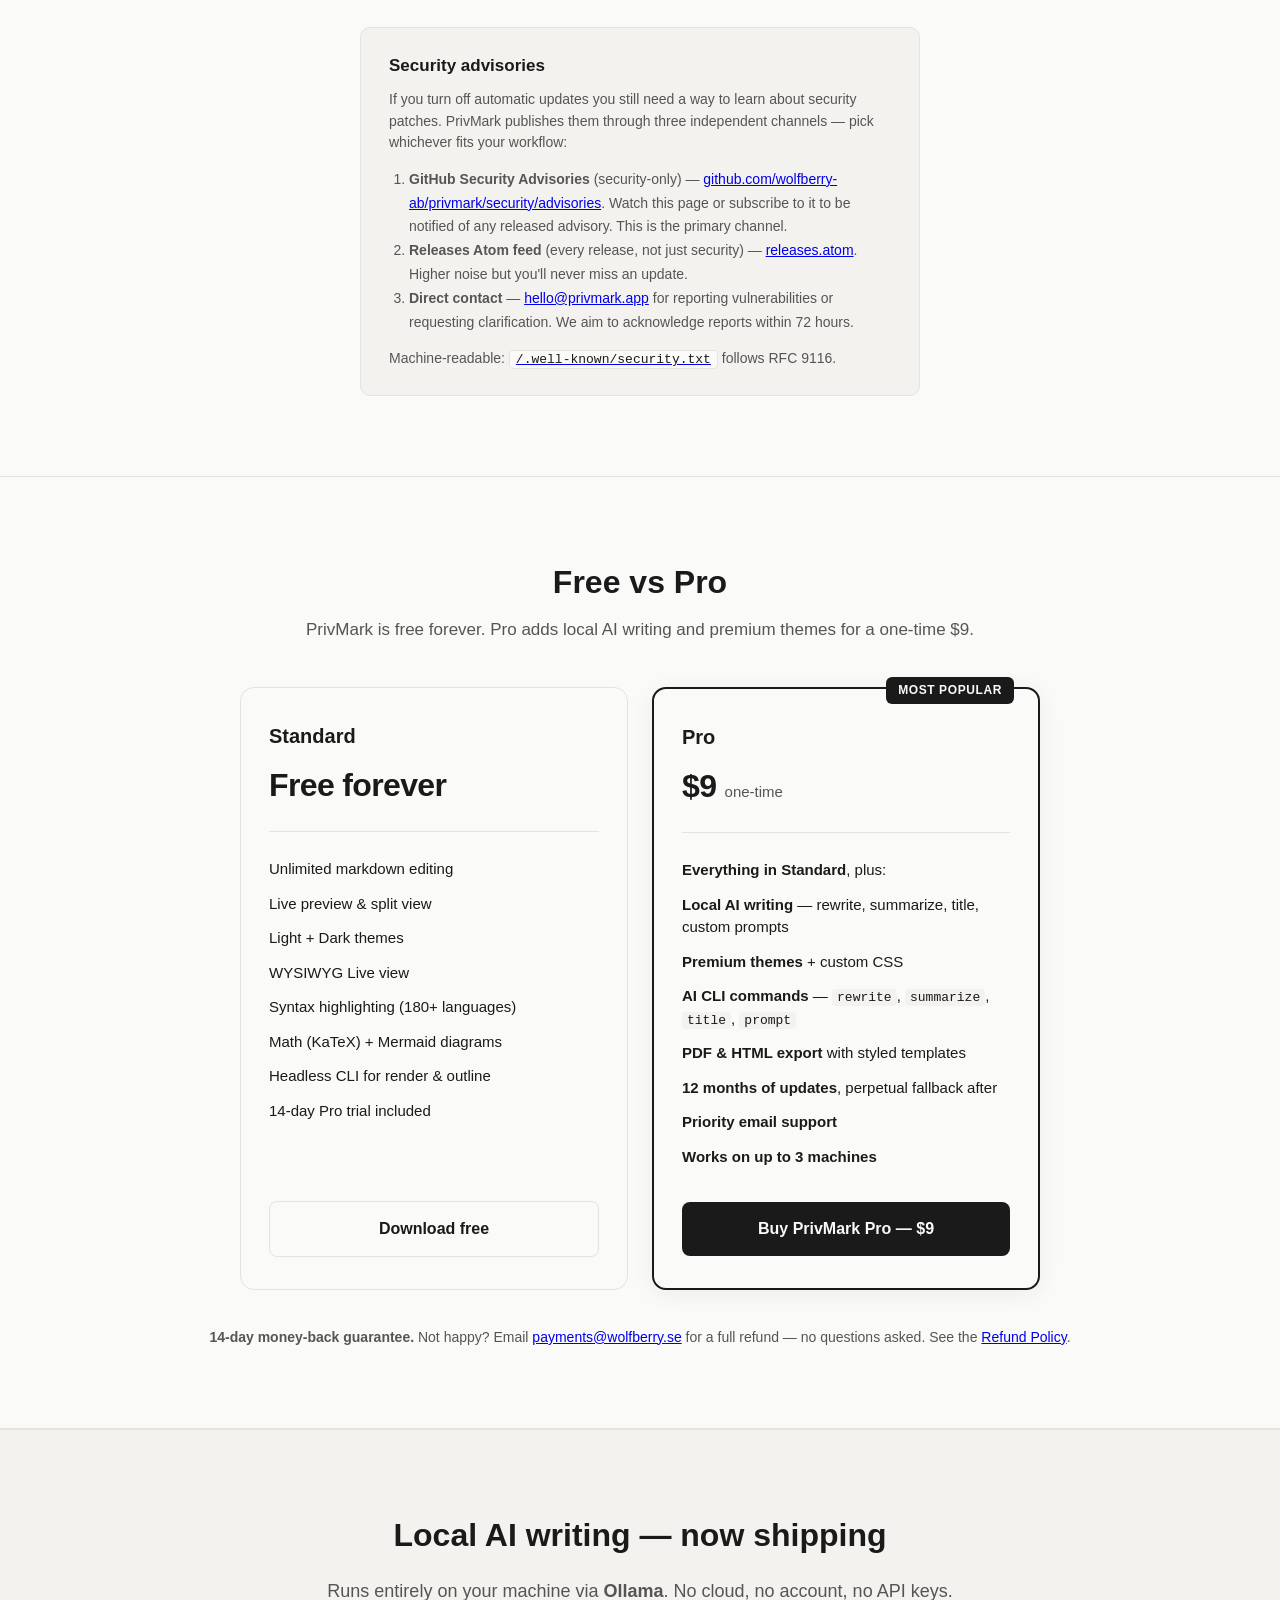
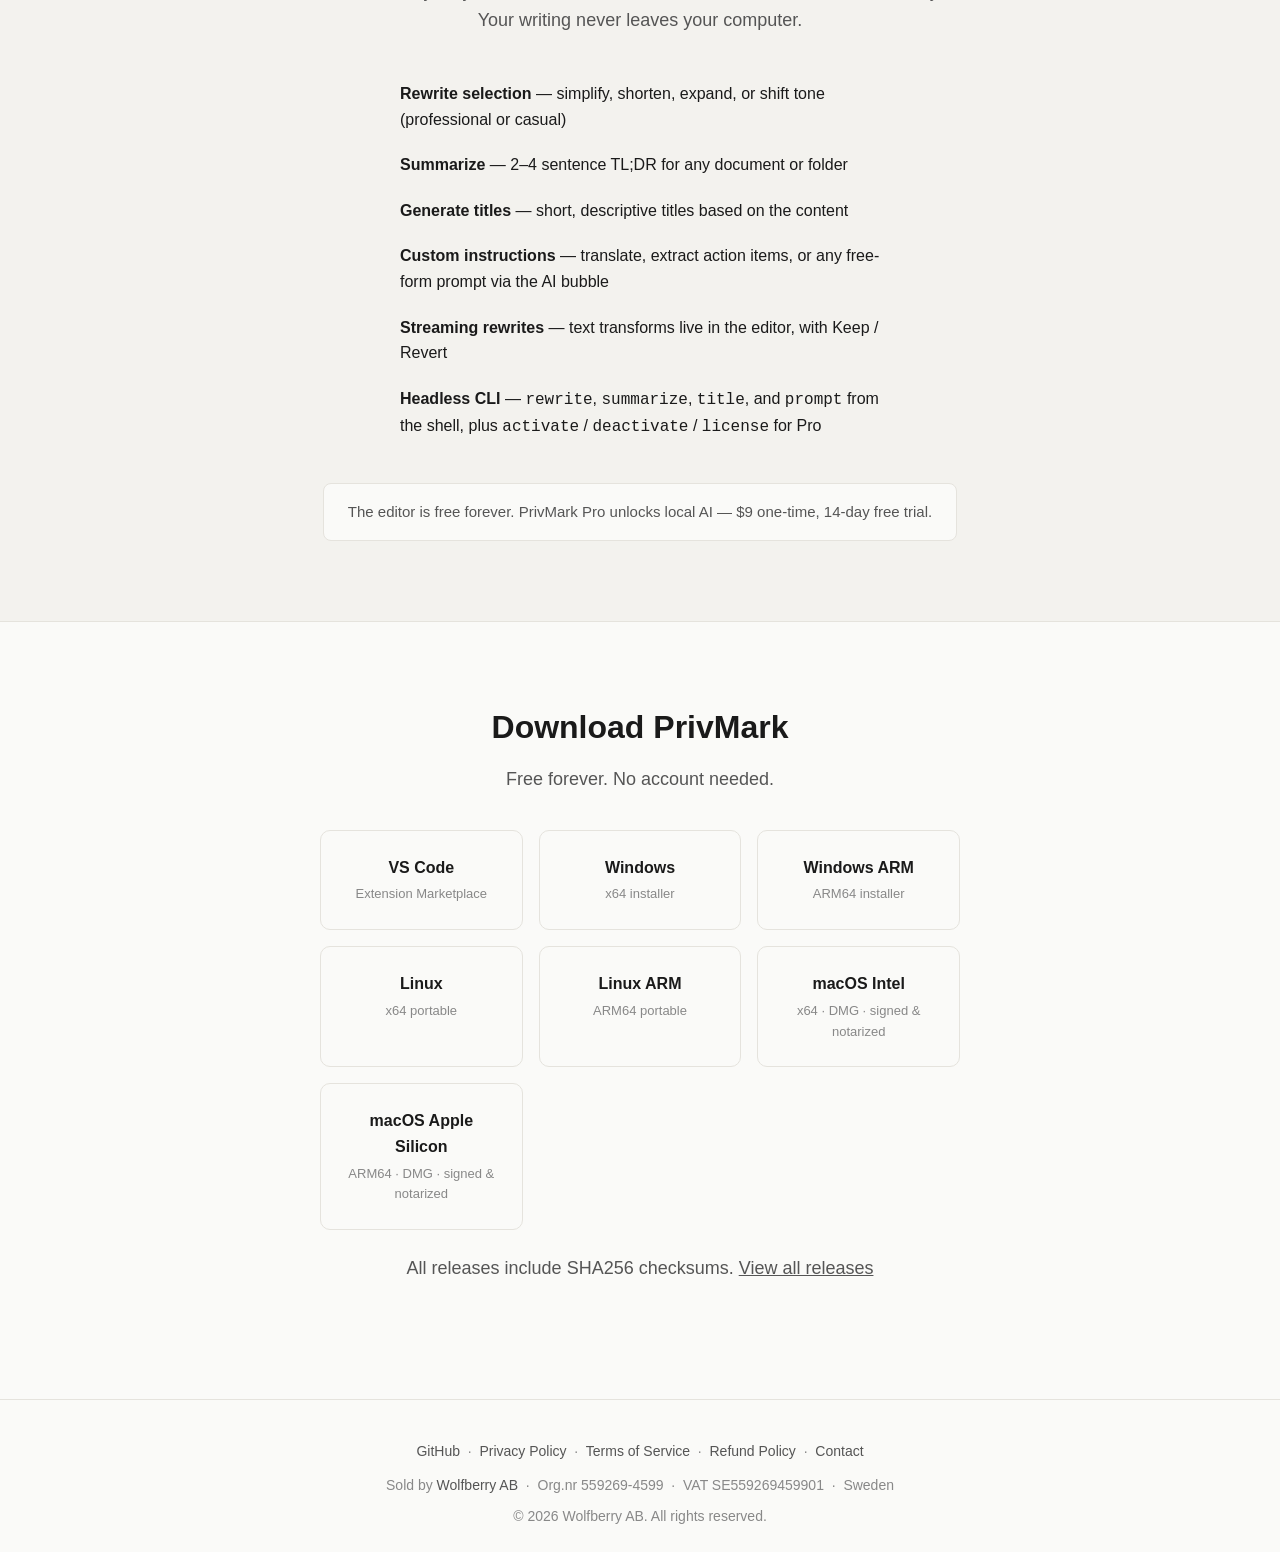
==== commit fa28df4c: "Sync public-repo from 28a5b44a04831e151704400029c2743fddd5b310" ====
--- a/landing/index.html
+++ b/landing/index.html
@@ -1022,13 +1022,13 @@
         <div class="os">Linux ARM</div>
         <div class="arch">ARM64 portable</div>
       </a>
-      <a href="https://github.com/wolfberry-ab/privmark/releases/latest" class="download-card" data-asset="darwin-x64.*\.zip$">
+      <a href="https://github.com/wolfberry-ab/privmark/releases/latest" class="download-card" data-asset="darwin-x64.*\.dmg$">
         <div class="os">macOS Intel</div>
-        <div class="arch">x64 (unsigned)</div>
+        <div class="arch">x64 · DMG · signed &amp; notarized</div>
       </a>
-      <a href="https://github.com/wolfberry-ab/privmark/releases/latest" class="download-card" data-asset="darwin-arm64.*\.zip$">
+      <a href="https://github.com/wolfberry-ab/privmark/releases/latest" class="download-card" data-asset="darwin-arm64.*\.dmg$">
         <div class="os">macOS Apple Silicon</div>
-        <div class="arch">ARM64 (unsigned)</div>
+        <div class="arch">ARM64 · DMG · signed &amp; notarized</div>
       </a>
     </div>
     <p class="download-note">
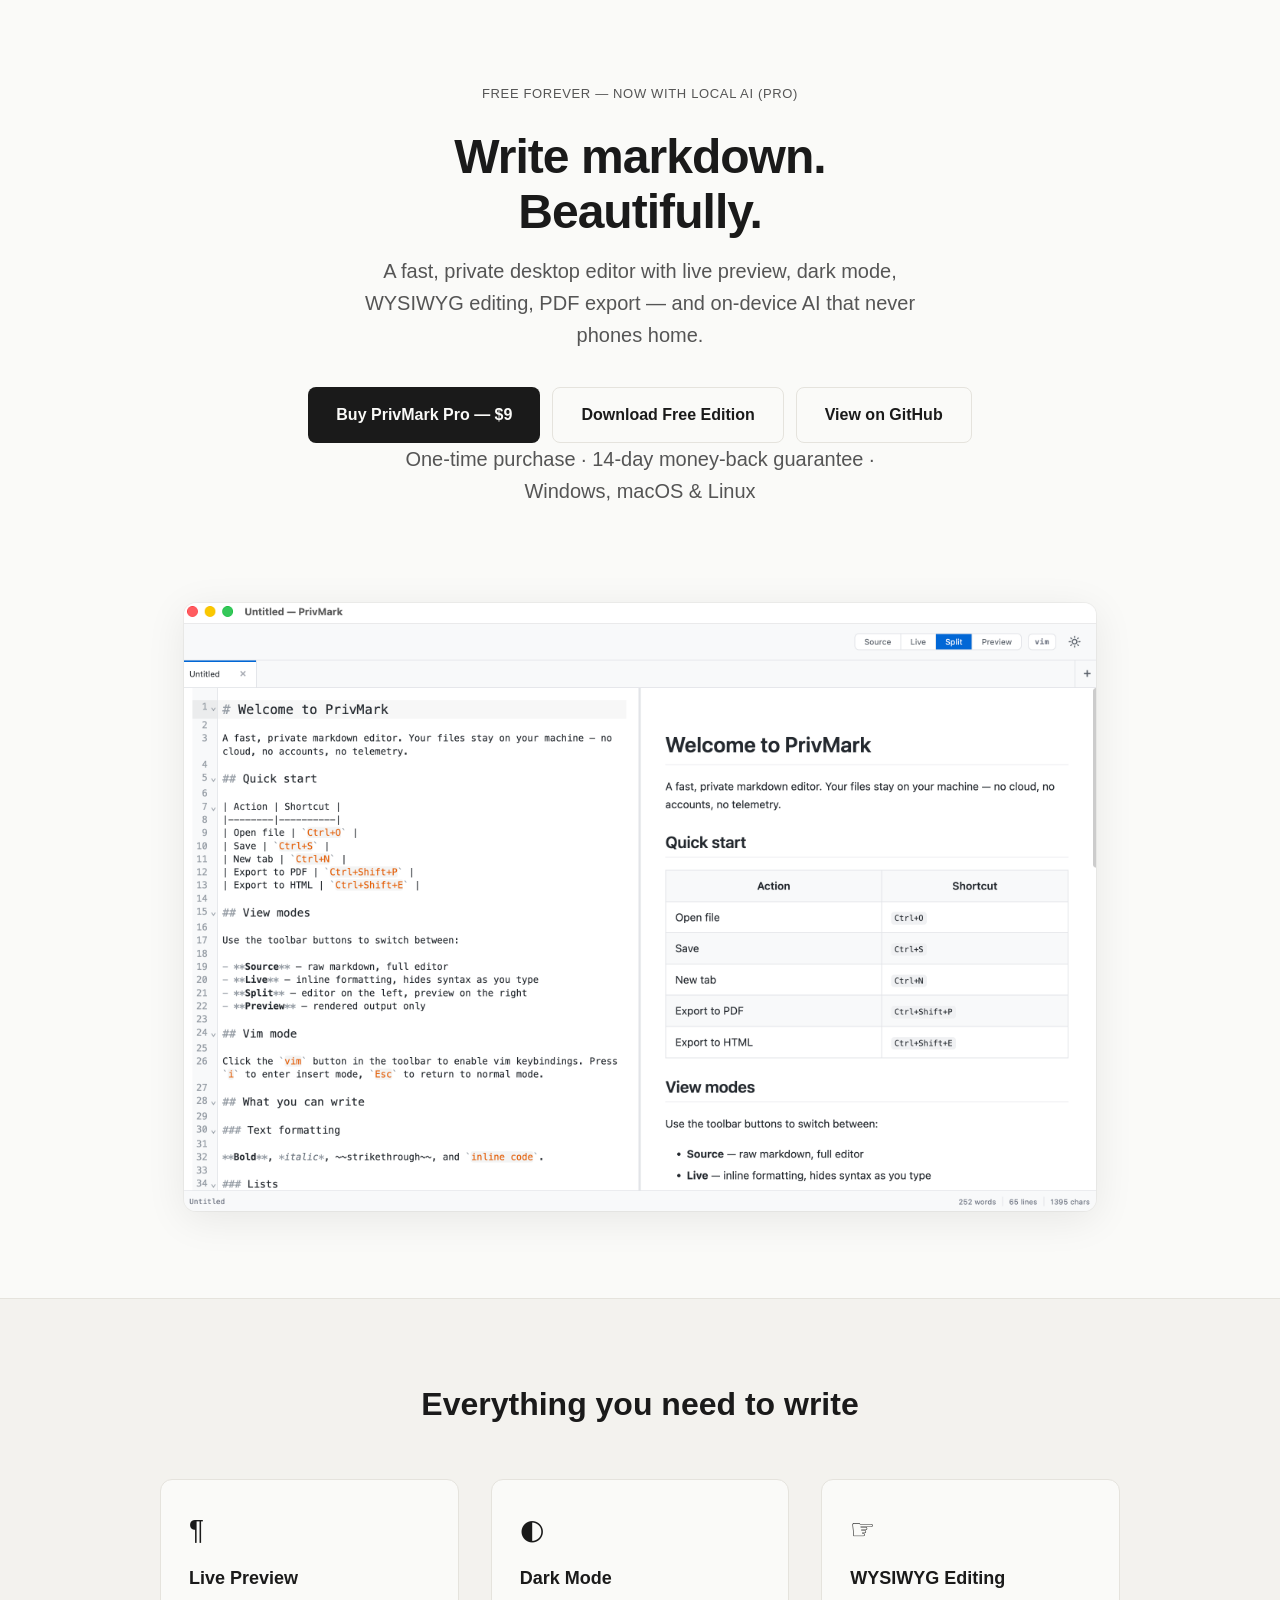
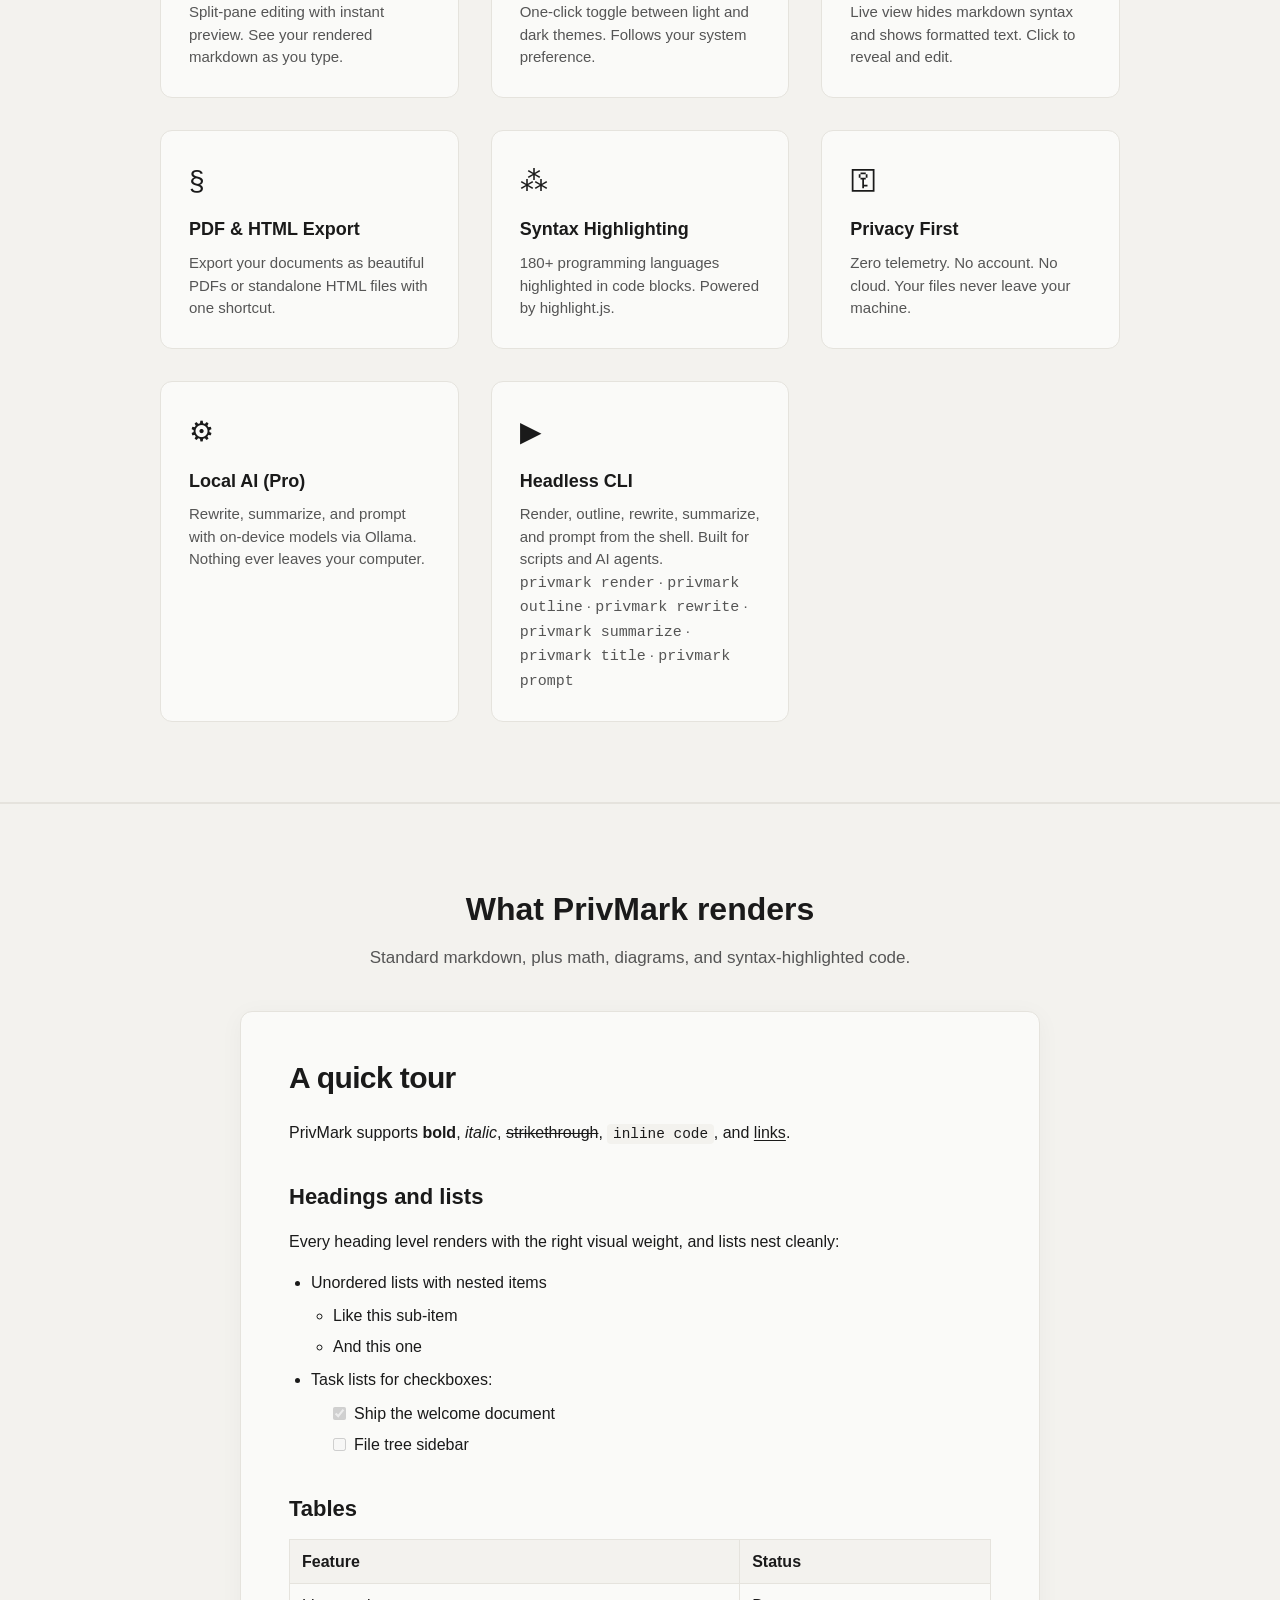
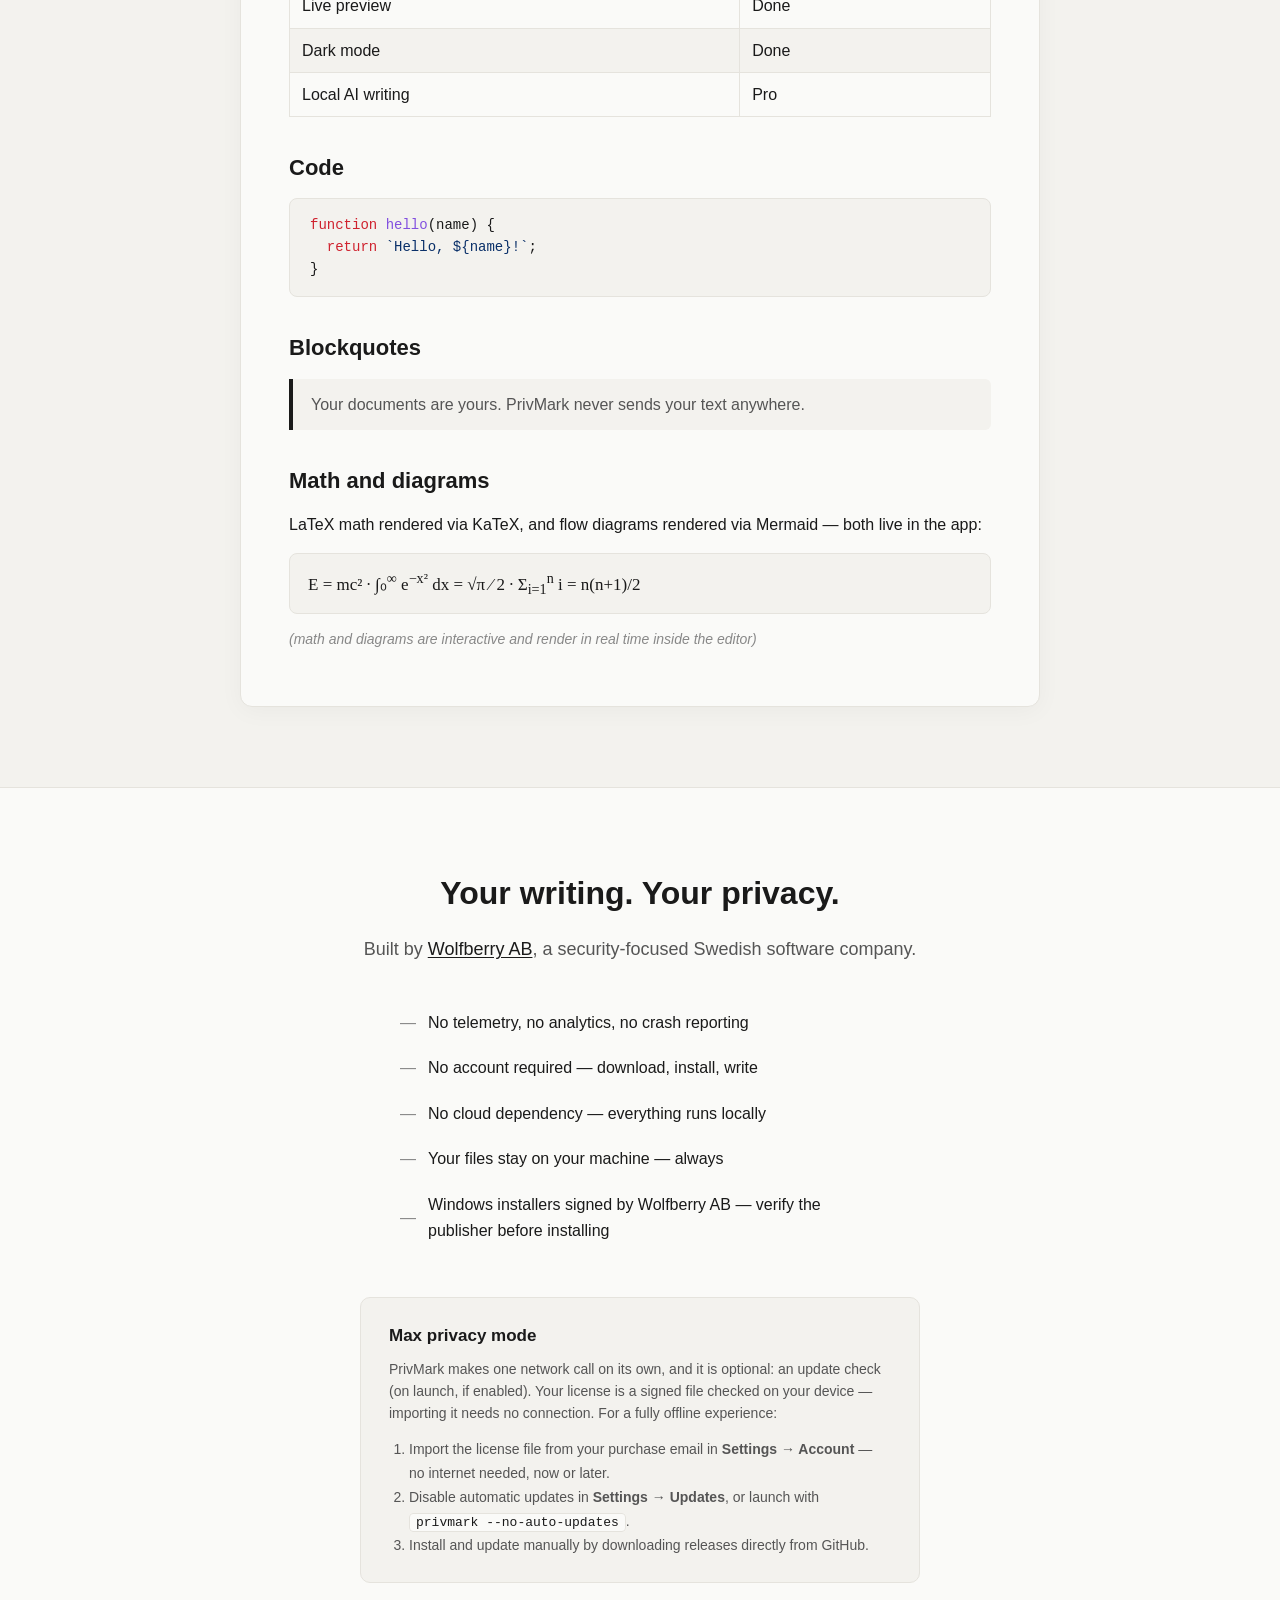
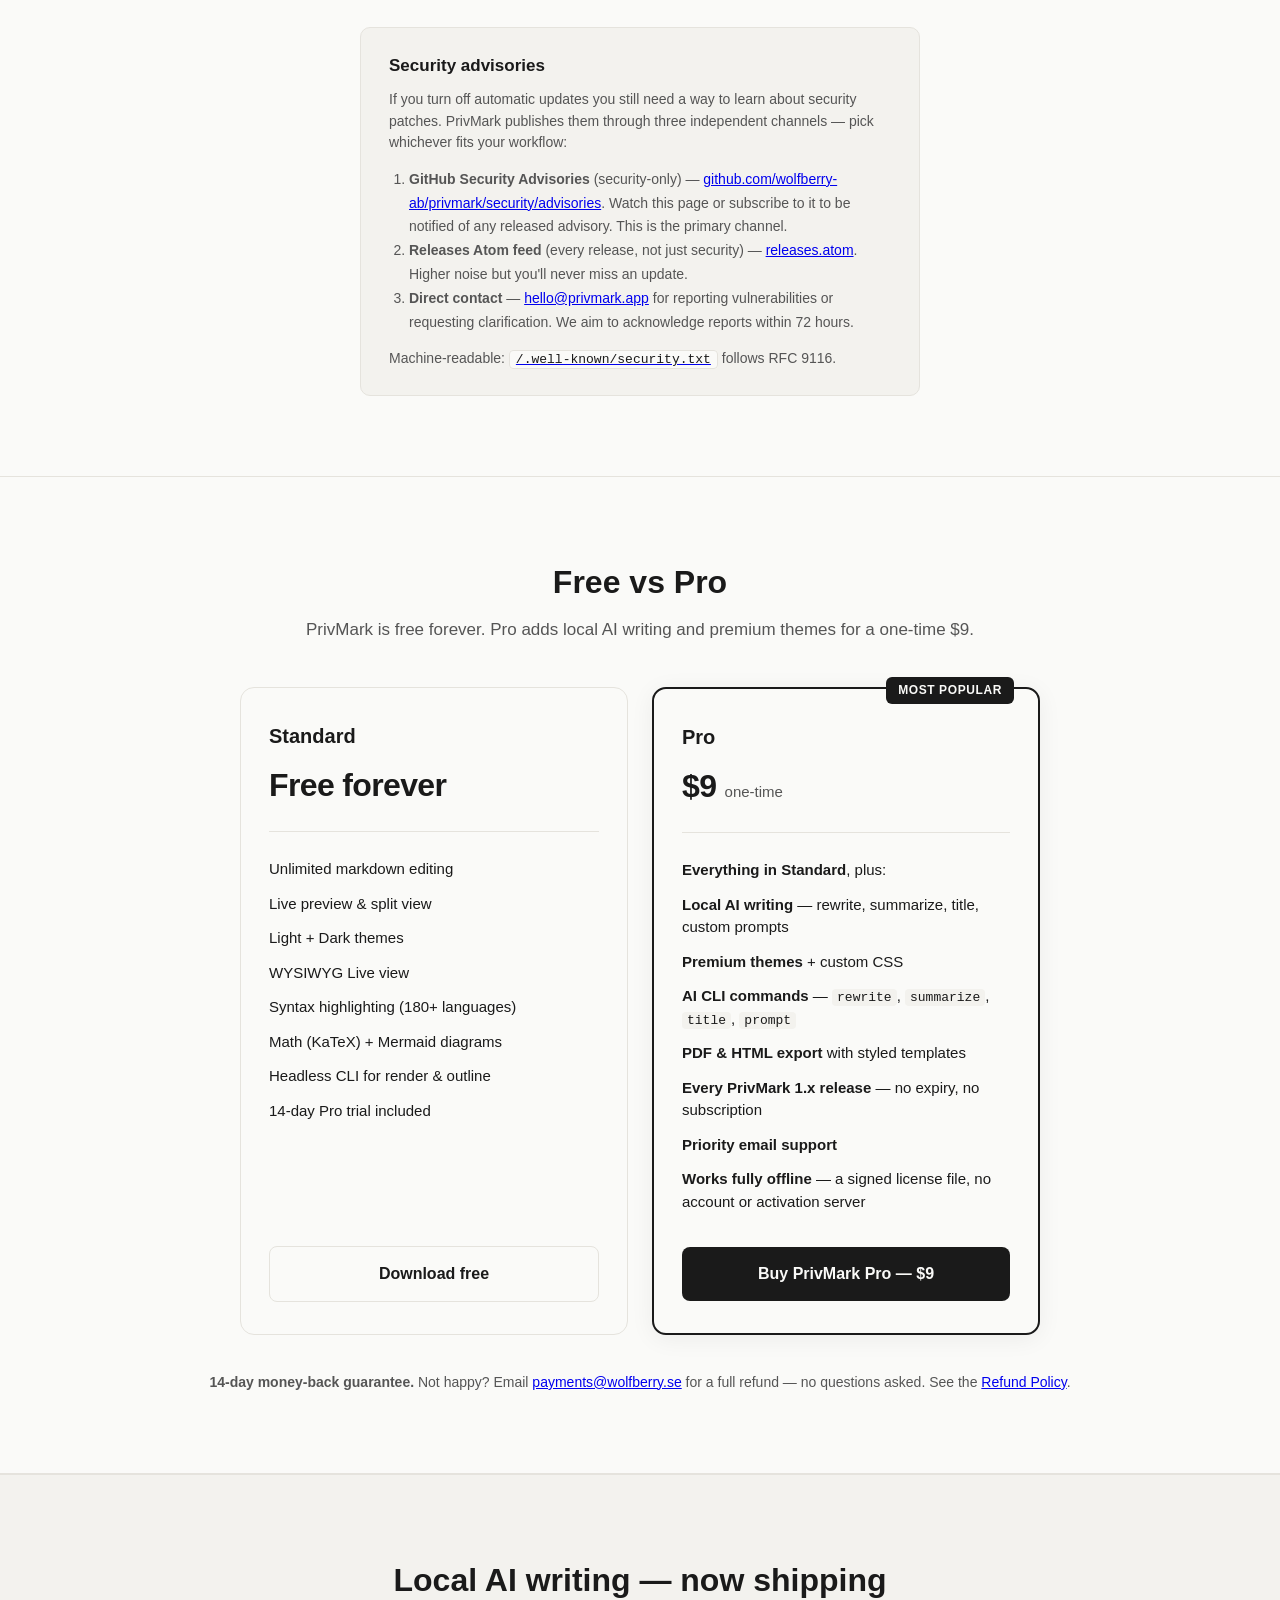
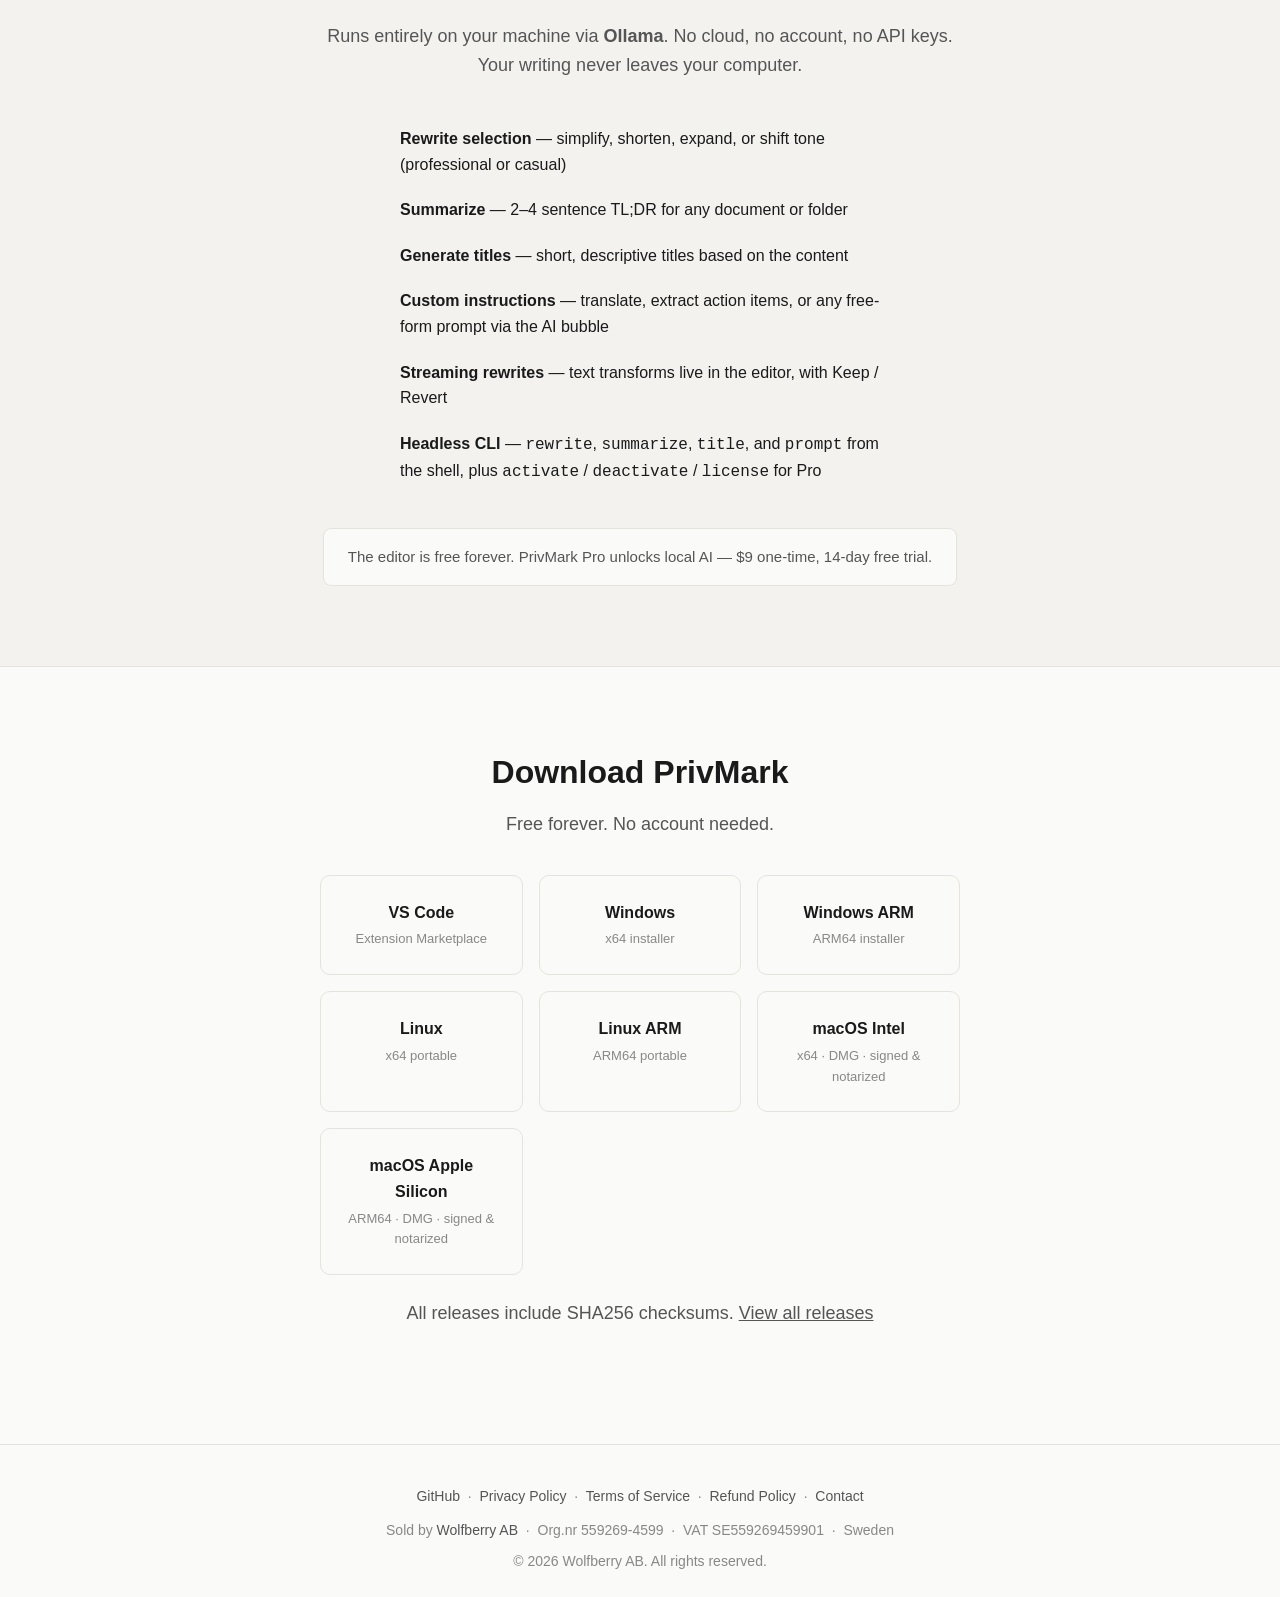
==== commit ebb10094: "Sync public-repo from 3b35a5a5743e2406233fa4a68a2c026c6e4f31a7" ====
--- a/landing/index.html
+++ b/landing/index.html
@@ -890,12 +890,13 @@
       <div class="privacy-max">
         <h3>Max privacy mode</h3>
         <p>
-          PrivMark only makes two network calls, both optional: a license
-          activation (once, at first launch) and an update check (on launch,
-          if enabled). For a fully offline experience:
+          PrivMark makes one network call on its own, and it is optional: an
+          update check (on launch, if enabled). Your license is a signed file
+          checked on your device — importing it needs no connection. For a
+          fully offline experience:
         </p>
         <ol>
-          <li>Activate your license once on any internet-connected machine — after that, PrivMark works fully offline.</li>
+          <li>Import the license file from your purchase email in <strong>Settings &rarr; Account</strong> — no internet needed, now or later.</li>
           <li>Disable automatic updates in <strong>Settings &rarr; Updates</strong>, or launch with <code>privmark --no-auto-updates</code>.</li>
           <li>Install and update manually by downloading releases directly from GitHub.</li>
         </ol>
@@ -957,16 +958,18 @@
             <li><strong>Premium themes</strong> + custom CSS</li>
             <li><strong>AI CLI commands</strong> — <code>rewrite</code>, <code>summarize</code>, <code>title</code>, <code>prompt</code></li>
             <li><strong>PDF &amp; HTML export</strong> with styled templates</li>
-            <li><strong>12 months of updates</strong>, perpetual fallback after</li>
+            <li><strong>Every PrivMark 1.x release</strong> — no expiry, no subscription</li>
             <li><strong>Priority email support</strong></li>
-            <li><strong>Works on up to 3 machines</strong></li>
+            <li><strong>Works fully offline</strong> — a signed license file, no account or activation server</li>
           </ul>
-          <!-- TODO(launch): replace href with Polar checkout URL after the
-               product is created. Remove the onclick guard at the same time. -->
+          <!-- Launch: set href to the product's Polar Checkout Link (Polar →
+               Products → Checkout Links; https://buy.polar.sh/…). That alone
+               turns the button on — the guard only fires while href is still
+               #buy-pro. A plain link on purpose: Polar's embedded checkout
+               needs its script and frames allowed in the CSP above. -->
           <a href="#buy-pro"
-             data-polar-checkout="TODO"
              class="pricing-cta pricing-cta--primary"
-             onclick="if(this.getAttribute('data-polar-checkout')==='TODO'){event.preventDefault();alert('PrivMark Pro is launching shortly. Email hello@privmark.app to be notified when it goes live.');}">Buy PrivMark Pro — $9</a>
+             onclick="if(this.getAttribute('href')==='#buy-pro'){event.preventDefault();alert('PrivMark Pro is launching shortly. Email hello@privmark.app to be notified when it goes live.');}">Buy PrivMark Pro — $9</a>
         </div>
       </div>
 
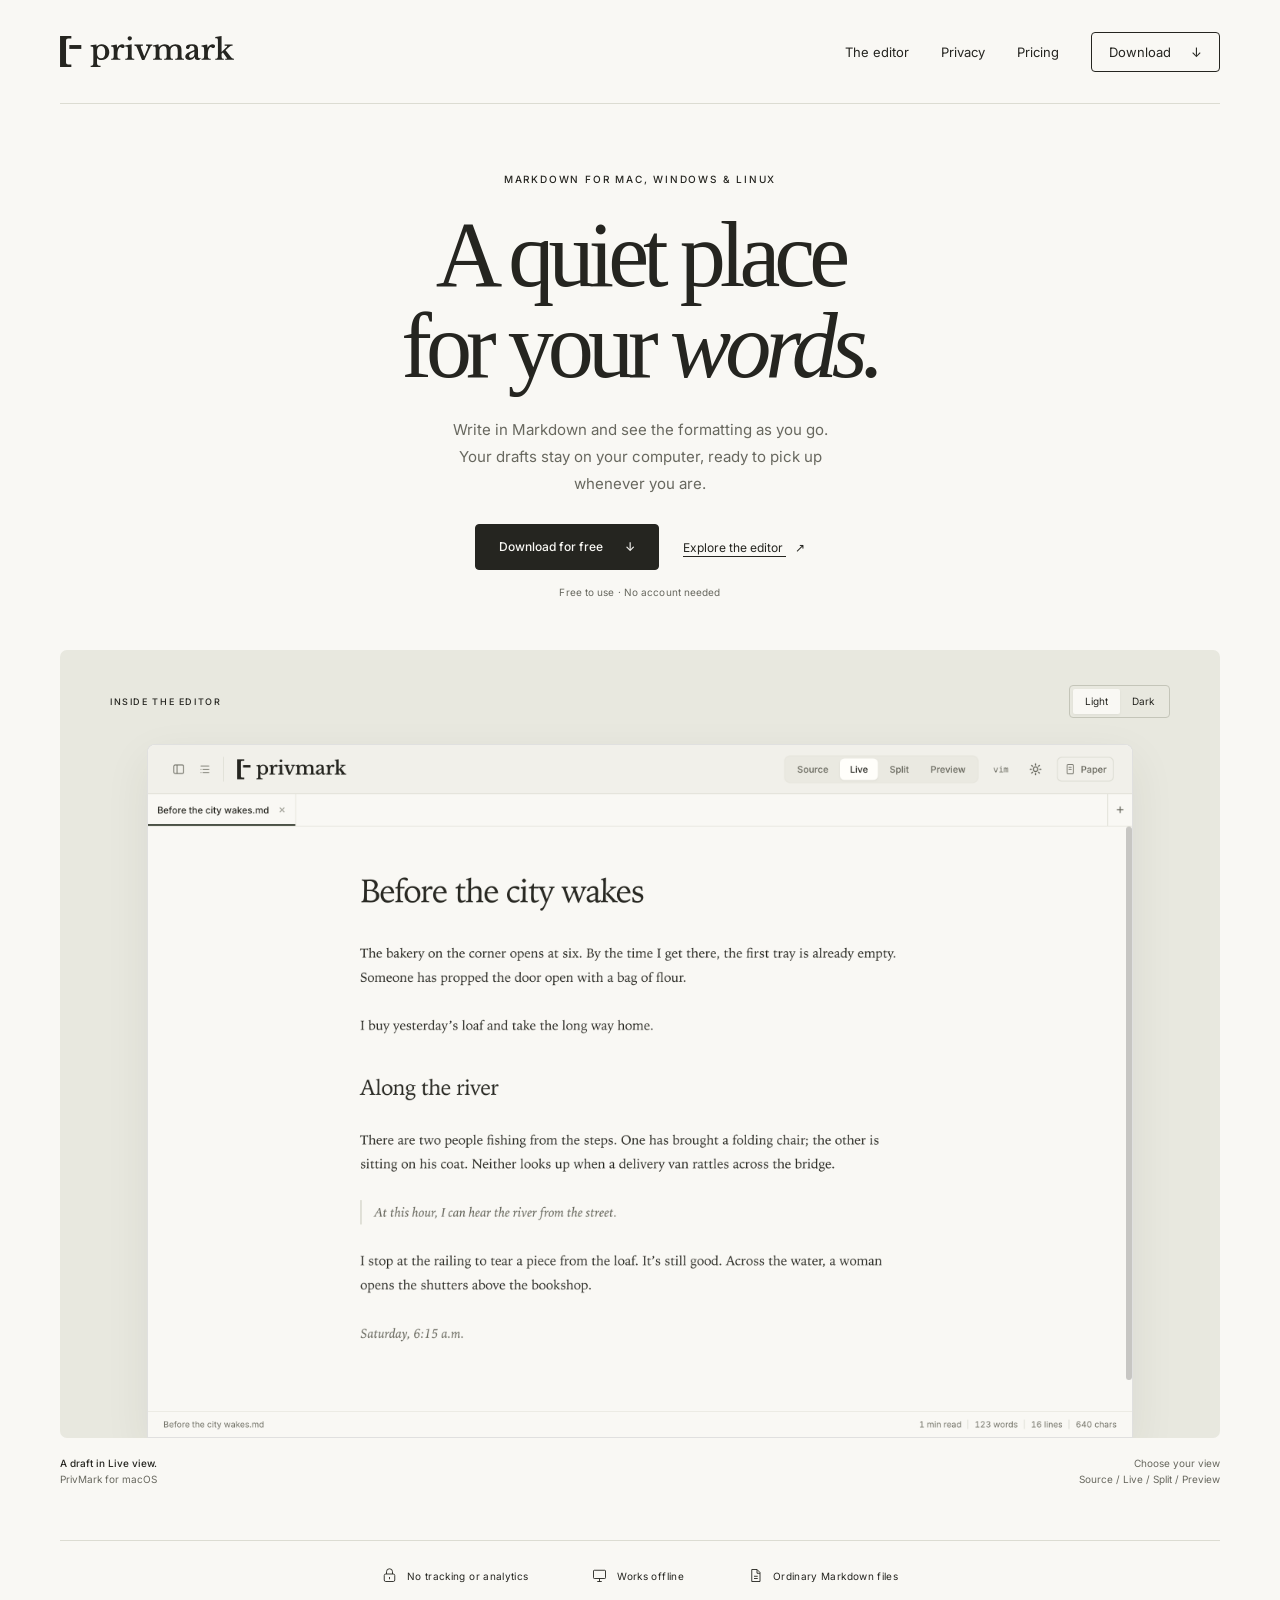
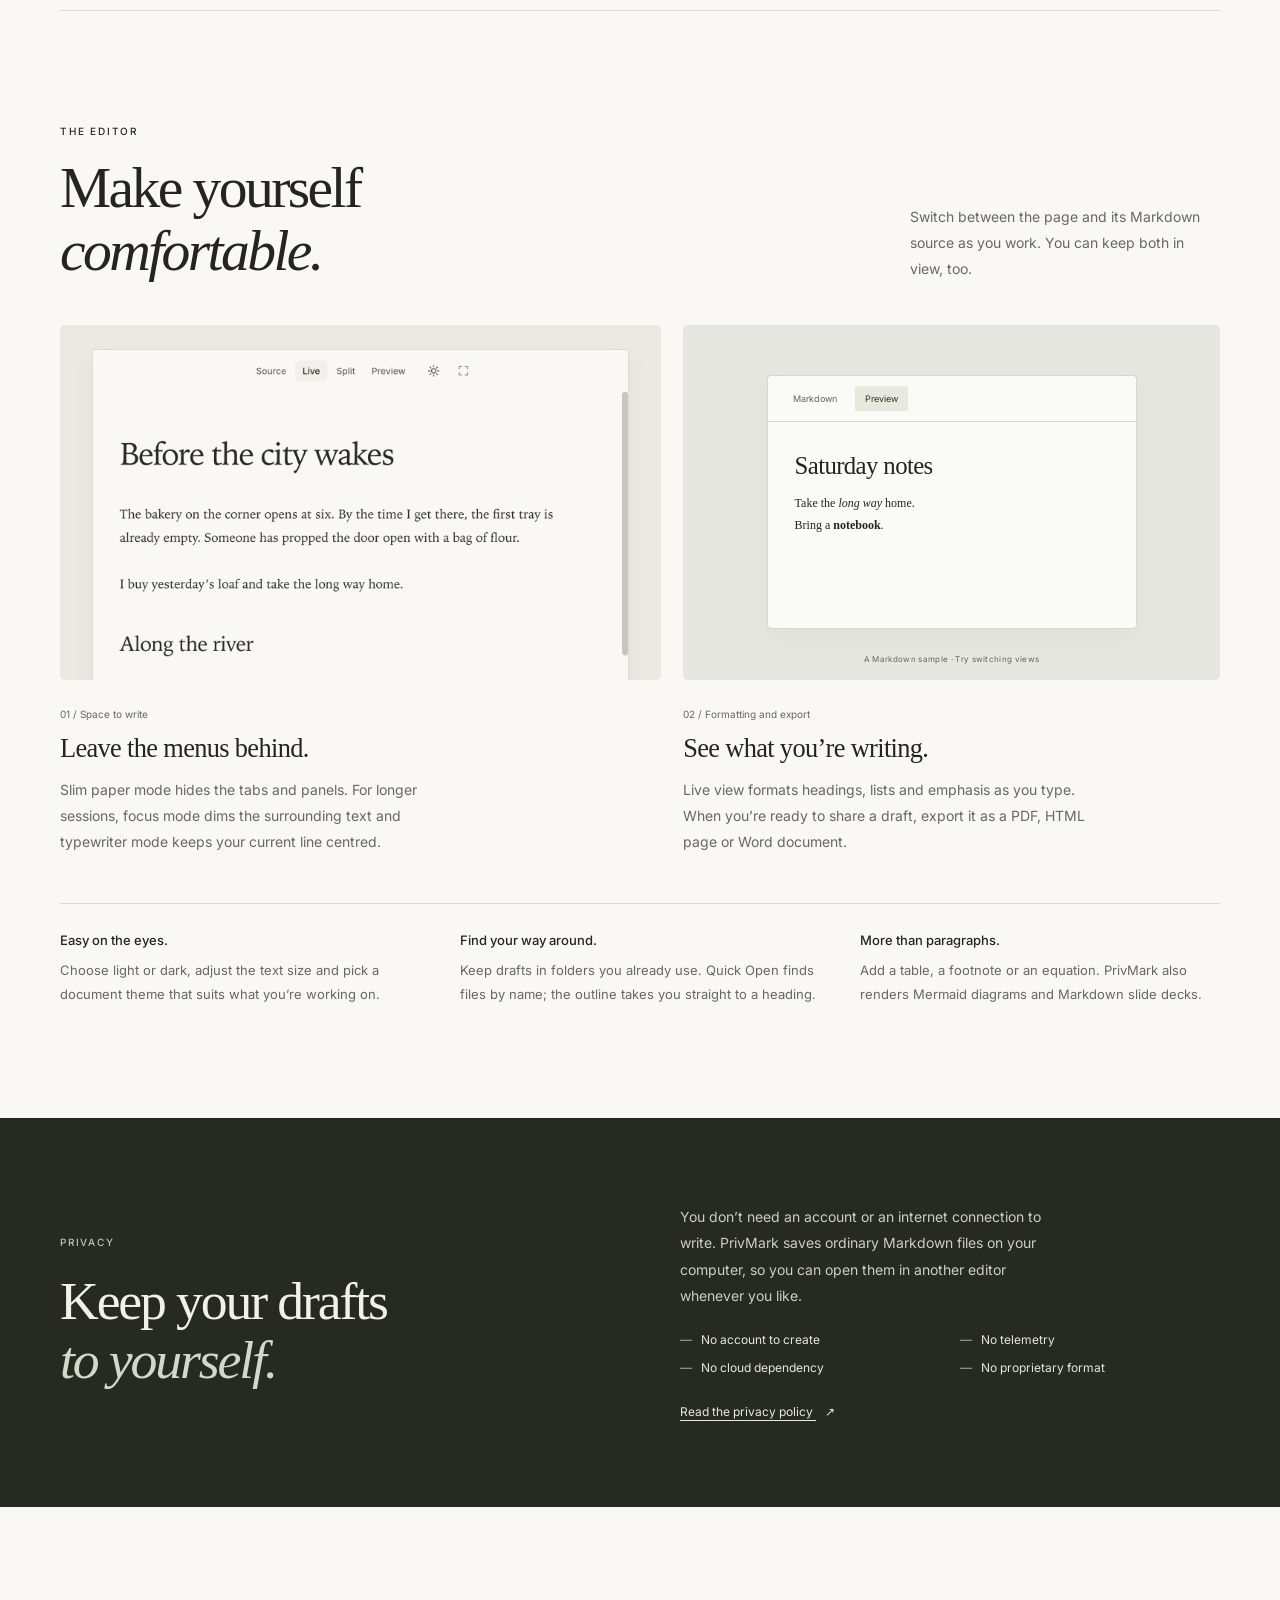
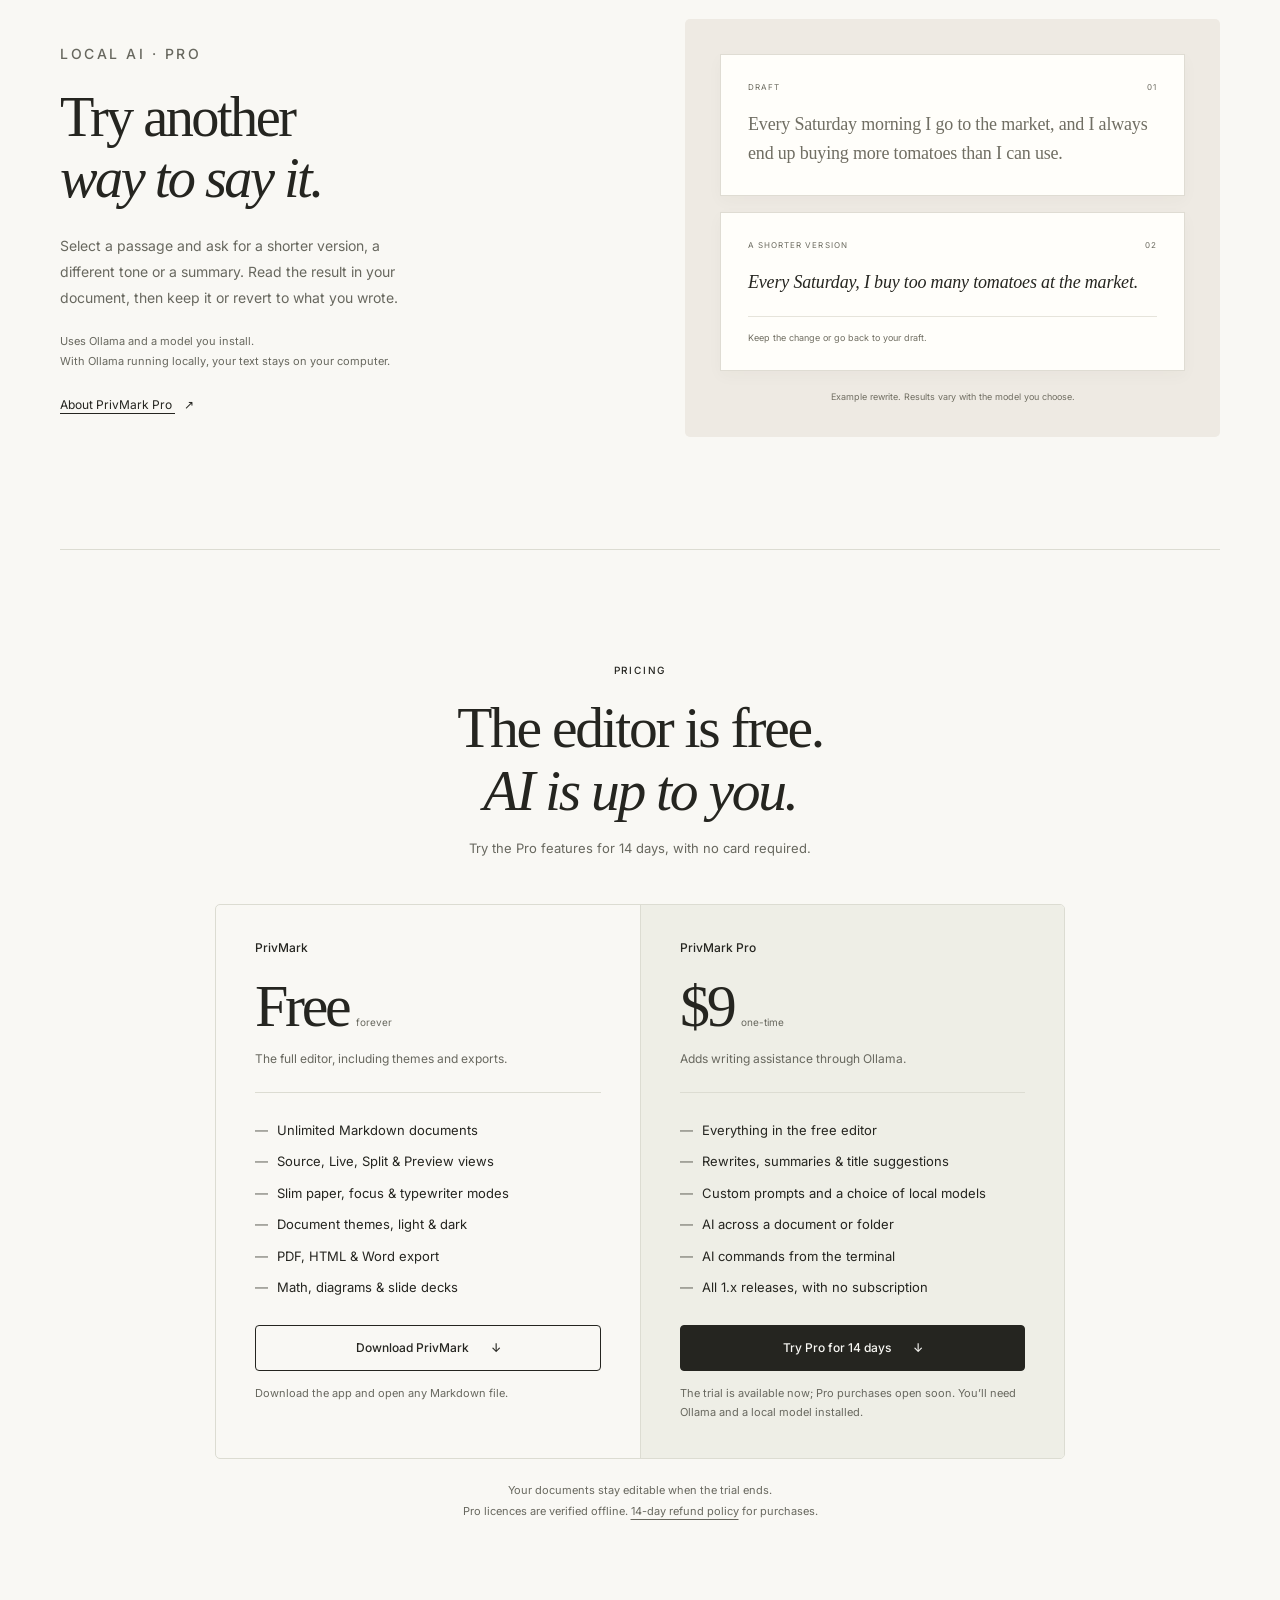
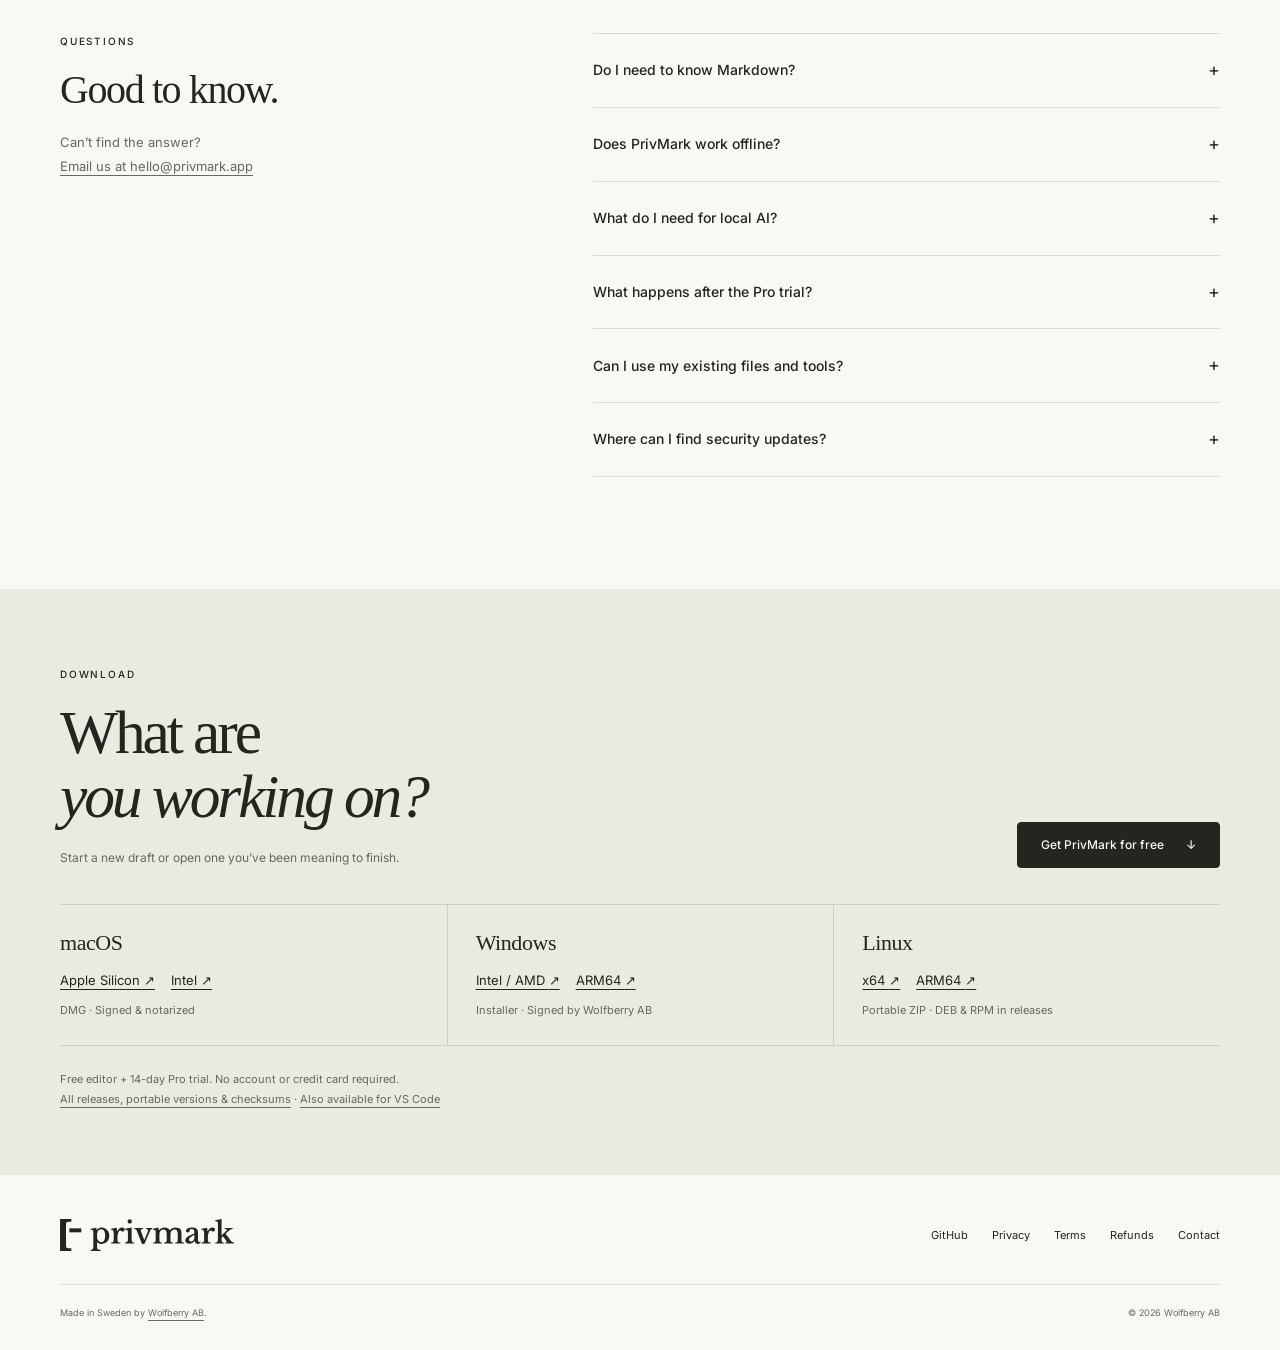
==== commit e22ba2e9: "Sync public-repo from 3bebd32a15b4648afdcb3fea29a788cd72d22e7e" ====
--- a/landing/index.html
+++ b/landing/index.html
@@ -2,1084 +2,16 @@
 <html lang="en">
 <head>
   <meta charset="UTF-8">
-  <meta name="viewport" content="width=device-width, initial-scale=1.0">
-  <meta http-equiv="Content-Security-Policy" content="default-src 'self'; script-src 'self' 'unsafe-inline'; style-src 'self' 'unsafe-inline' https://fonts.googleapis.com; font-src 'self' https://fonts.gstatic.com; img-src 'self' data: https://privmark.app; connect-src 'self' https://api.github.com; base-uri 'self'; form-action 'self'; frame-ancestors 'none'; object-src 'none'">
-  <meta http-equiv="X-Content-Type-Options" content="nosniff">
-  <meta name="referrer" content="strict-origin-when-cross-origin">
-  <title>PrivMark — A fast, private markdown editor</title>
-  <meta name="description" content="A fast, beautiful desktop markdown editor with live preview, dark mode, WYSIWYG editing, and PDF export. Privacy-first. No telemetry. Free.">
-  <meta name="theme-color" content="#0366d6">
-  <link rel="preconnect" href="https://fonts.googleapis.com">
-  <link rel="preconnect" href="https://fonts.gstatic.com" crossorigin>
-  <link href="https://fonts.googleapis.com/css2?family=Inter:wght@400;500;600;700&display=swap" rel="stylesheet">
-
-  <!-- Open Graph -->
-  <meta property="og:title" content="PrivMark — A fast, private markdown editor">
-  <meta property="og:description" content="Write markdown beautifully. Live preview, dark mode, WYSIWYG editing, PDF export. Privacy-first. Free.">
-  <meta property="og:type" content="website">
-  <meta property="og:url" content="https://privmark.app">
-  <meta property="og:image" content="https://privmark.app/screenshot.png">
-
-  <!-- Twitter Card -->
-  <meta name="twitter:card" content="summary_large_image">
-  <meta name="twitter:title" content="PrivMark — A fast, private markdown editor">
-  <meta name="twitter:description" content="Write markdown beautifully. Privacy-first. Free.">
-  <meta name="twitter:image" content="https://privmark.app/screenshot.png">
-
-  <style>
-    :root {
-      --accent: #1a1a1a;
-      --accent-hover: #333;
-      --bg: #fafaf8;
-      --bg-secondary: #f3f2ee;
-      --text: #1a1a1a;
-      --text-secondary: #555;
-      --text-tertiary: #888;
-      --border: #e5e3dd;
-    }
-
-    * { box-sizing: border-box; margin: 0; padding: 0; }
-
-    body {
-      font-family: 'Inter', -apple-system, BlinkMacSystemFont, 'Segoe UI', Roboto, Helvetica, Arial, sans-serif;
-      color: var(--text);
-      background: var(--bg);
-      line-height: 1.6;
-      -webkit-font-smoothing: antialiased;
-    }
-
-    /* --- Hero --- */
-    .hero {
-      text-align: center;
-      padding: 80px 24px 60px;
-      max-width: 800px;
-      margin: 0 auto;
-    }
-
-    .hero-badge {
-      display: inline-block;
-      background: transparent;
-      color: var(--text-secondary);
-      font-size: 13px;
-      font-weight: 500;
-      letter-spacing: 0.05em;
-      text-transform: uppercase;
-      padding: 0;
-      margin-bottom: 24px;
-    }
-
-    .hero h1 {
-      font-size: 48px;
-      font-weight: 700;
-      letter-spacing: -0.02em;
-      line-height: 1.15;
-      margin-bottom: 16px;
-    }
-
-    .hero p {
-      font-size: 20px;
-      color: var(--text-secondary);
-      max-width: 560px;
-      margin: 0 auto 36px;
-    }
-
-    .hero-buttons {
-      display: flex;
-      gap: 12px;
-      justify-content: center;
-      flex-wrap: wrap;
-    }
-
-    .btn {
-      display: inline-flex;
-      align-items: center;
-      gap: 8px;
-      padding: 14px 28px;
-      border-radius: 8px;
-      font-size: 16px;
-      font-weight: 600;
-      text-decoration: none;
-      transition: all 0.15s ease;
-    }
-
-    .btn-primary {
-      background: var(--text);
-      color: var(--bg);
-    }
-
-    .btn-primary:hover {
-      background: var(--accent-hover);
-      transform: translateY(-1px);
-      box-shadow: 0 4px 16px rgba(0, 0, 0, 0.1);
-    }
-
-    .btn-secondary {
-      background: transparent;
-      color: var(--text);
-      border: 1px solid var(--border);
-    }
-
-    .btn-secondary:hover {
-      border-color: var(--text-tertiary);
-      transform: translateY(-1px);
-    }
-
-    .hero-meta {
-      margin-top: 20px;
-      font-size: 14px;
-      color: var(--text-tertiary);
-    }
-
-    /* --- Screenshot --- */
-    .screenshot {
-      max-width: 960px;
-      margin: 0 auto;
-      padding: 0 24px 80px;
-    }
-
-    .screenshot img {
-      width: 100%;
-      border-radius: 12px;
-      box-shadow: 0 8px 40px rgba(0, 0, 0, 0.08), 0 0 0 1px rgba(0, 0, 0, 0.04);
-    }
-
-    /* --- Features --- */
-    .features {
-      background: var(--bg-secondary);
-      padding: 80px 24px;
-      border-top: 1px solid var(--border);
-      border-bottom: 1px solid var(--border);
-    }
-
-    .features-inner {
-      max-width: 960px;
-      margin: 0 auto;
-    }
-
-    .features h2 {
-      text-align: center;
-      font-size: 32px;
-      margin-bottom: 48px;
-    }
-
-    .features-grid {
-      display: grid;
-      grid-template-columns: repeat(auto-fit, minmax(280px, 1fr));
-      gap: 32px;
-    }
-
-    .feature-card {
-      background: var(--bg);
-      border: 1px solid var(--border);
-      border-radius: 12px;
-      padding: 28px;
-    }
-
-    .feature-card h3 {
-      font-size: 18px;
-      margin-bottom: 8px;
-    }
-
-    .feature-card p {
-      font-size: 15px;
-      color: var(--text-secondary);
-      line-height: 1.5;
-    }
-
-    .feature-icon {
-      font-size: 28px;
-      margin-bottom: 12px;
-      display: block;
-    }
-
-    /* --- Showcase --- */
-    .showcase {
-      padding: 80px 24px;
-      background: var(--bg-secondary);
-      border-top: 1px solid var(--border);
-      border-bottom: 1px solid var(--border);
-    }
-
-    .showcase-inner {
-      max-width: 800px;
-      margin: 0 auto;
-    }
-
-    .showcase h2 {
-      font-size: 32px;
-      text-align: center;
-      margin-bottom: 8px;
-    }
-
-    .showcase-sub {
-      text-align: center;
-      color: var(--text-secondary);
-      margin-bottom: 40px;
-      font-size: 17px;
-    }
-
-    .showcase-preview {
-      background: var(--bg);
-      border: 1px solid var(--border);
-      border-radius: 12px;
-      padding: 40px 48px;
-      font-family: 'Inter', -apple-system, BlinkMacSystemFont, sans-serif;
-      font-size: 16px;
-      line-height: 1.7;
-      color: var(--text);
-      box-shadow: 0 4px 24px rgba(0, 0, 0, 0.04);
-    }
-
-    .showcase-preview h1 {
-      font-size: 30px;
-      font-weight: 700;
-      margin-top: 0;
-      margin-bottom: 16px;
-      letter-spacing: -0.02em;
-    }
-
-    .showcase-preview h2 {
-      font-size: 22px;
-      font-weight: 600;
-      margin-top: 32px;
-      margin-bottom: 12px;
-      text-align: left;
-    }
-
-    .showcase-preview p {
-      margin-bottom: 14px;
-    }
-
-    .showcase-preview ul {
-      padding-left: 22px;
-      margin-bottom: 14px;
-    }
-
-    .showcase-preview ul ul {
-      margin-top: 6px;
-      margin-bottom: 6px;
-    }
-
-    .showcase-preview li {
-      margin-bottom: 4px;
-    }
-
-    .showcase-tasklist {
-      list-style: none;
-      padding-left: 0;
-    }
-
-    .showcase-tasklist li {
-      display: flex;
-      align-items: center;
-      gap: 8px;
-    }
-
-    .showcase-preview code {
-      background: var(--bg-secondary);
-      border-radius: 4px;
-      padding: 0.15em 0.4em;
-      font-family: ui-monospace, SFMono-Regular, Menlo, monospace;
-      font-size: 0.9em;
-    }
-
-    .showcase-preview pre.showcase-code {
-      background: var(--bg-secondary);
-      border: 1px solid var(--border);
-      border-radius: 8px;
-      padding: 16px 20px;
-      overflow-x: auto;
-      margin: 8px 0 14px;
-      font-family: ui-monospace, SFMono-Regular, Menlo, monospace;
-      font-size: 14px;
-      line-height: 1.55;
-    }
-
-    .showcase-preview pre.showcase-code code {
-      background: none;
-      padding: 0;
-      font-size: inherit;
-    }
-
-    .showcase-preview pre.showcase-code .kw { color: #cf222e; }
-    .showcase-preview pre.showcase-code .fn { color: #8250df; }
-    .showcase-preview pre.showcase-code .str { color: #0a3069; }
-
-    .showcase-preview table {
-      border-collapse: collapse;
-      width: 100%;
-      margin: 6px 0 14px;
-    }
-
-    .showcase-preview th,
-    .showcase-preview td {
-      border: 1px solid var(--border);
-      padding: 8px 12px;
-      text-align: left;
-    }
-
-    .showcase-preview th {
-      background: var(--bg-secondary);
-      font-weight: 600;
-    }
-
-    .showcase-preview tbody tr:nth-child(even) td {
-      background: var(--bg-secondary);
-    }
-
-    .showcase-preview blockquote {
-      border-left: 4px solid var(--text);
-      background: var(--bg-secondary);
-      margin: 8px 0 14px;
-      padding: 12px 18px;
-      color: var(--text-secondary);
-      border-radius: 0 6px 6px 0;
-    }
-
-    .showcase-preview a {
-      color: var(--text);
-      text-decoration: underline;
-      text-underline-offset: 2px;
-    }
-
-    .showcase-math {
-      font-family: 'Cambria Math', 'STIX', Cambria, 'Georgia', serif;
-      font-size: 17px;
-      color: var(--text);
-      padding: 12px 18px;
-      background: var(--bg-secondary);
-      border-radius: 8px;
-      border: 1px solid var(--border);
-      margin-bottom: 8px;
-    }
-
-    .showcase-note {
-      color: var(--text-tertiary);
-      font-size: 14px;
-      font-style: italic;
-      margin-top: 0;
-    }
-
-    /* --- Privacy --- */
-    .privacy {
-      padding: 80px 24px;
-      text-align: center;
-    }
-
-    .privacy-inner {
-      max-width: 640px;
-      margin: 0 auto;
-    }
-
-    .privacy h2 {
-      font-size: 32px;
-      margin-bottom: 16px;
-    }
-
-    .privacy > .privacy-inner > p {
-      font-size: 18px;
-      color: var(--text-secondary);
-      margin-bottom: 36px;
-    }
-
-    .privacy-list {
-      list-style: none;
-      text-align: left;
-      max-width: 480px;
-      margin: 0 auto;
-    }
-
-    .privacy-list li {
-      padding: 10px 0;
-      font-size: 16px;
-      display: flex;
-      align-items: center;
-      gap: 12px;
-    }
-
-    .privacy-list li::before {
-      content: "\2014";
-      color: var(--text-tertiary);
-      font-weight: 400;
-      font-size: 16px;
-      flex-shrink: 0;
-    }
-
-    .privacy-max {
-      max-width: 560px;
-      margin: 44px auto 0;
-      padding: 24px 28px;
-      border: 1px solid var(--border);
-      border-radius: 10px;
-      text-align: left;
-      background: var(--bg-secondary);
-    }
-
-    .privacy-max h3 {
-      font-size: 17px;
-      margin: 0 0 10px;
-      font-weight: 600;
-    }
-
-    .privacy-max p {
-      font-size: 14px;
-      color: var(--text-secondary);
-      margin: 0 0 14px;
-      line-height: 1.55;
-    }
-
-    .privacy-max ol {
-      margin: 0;
-      padding-left: 20px;
-      font-size: 14px;
-      color: var(--text-secondary);
-      line-height: 1.7;
-    }
-
-    .privacy-max code {
-      background: var(--bg);
-      border: 1px solid var(--border);
-      border-radius: 4px;
-      padding: 1px 6px;
-      font-family: ui-monospace, SFMono-Regular, Menlo, monospace;
-      font-size: 13px;
-      color: var(--text);
-    }
-
-    /* --- Pricing --- */
-    .pricing {
-      padding: 80px 24px;
-      border-top: 1px solid var(--border);
-      border-bottom: 1px solid var(--border);
-    }
-
-    .pricing-inner {
-      max-width: 960px;
-      margin: 0 auto;
-    }
-
-    .pricing h2 {
-      font-size: 32px;
-      text-align: center;
-      margin-bottom: 8px;
-    }
-
-    .pricing-sub {
-      text-align: center;
-      color: var(--text-secondary);
-      font-size: 17px;
-      margin-bottom: 44px;
-    }
-
-    .pricing-grid {
-      display: grid;
-      grid-template-columns: repeat(auto-fit, minmax(320px, 1fr));
-      gap: 24px;
-      max-width: 800px;
-      margin: 0 auto;
-    }
-
-    .pricing-card {
-      position: relative;
-      background: var(--bg);
-      border: 1px solid var(--border);
-      border-radius: 14px;
-      padding: 32px 28px;
-      display: flex;
-      flex-direction: column;
-    }
-
-    .pricing-card--featured {
-      border-color: var(--text);
-      border-width: 2px;
-      box-shadow: 0 4px 24px rgba(0, 0, 0, 0.06);
-    }
-
-    .pricing-badge {
-      position: absolute;
-      top: -12px;
-      right: 24px;
-      background: var(--text);
-      color: var(--bg);
-      font-size: 12px;
-      font-weight: 600;
-      letter-spacing: 0.05em;
-      text-transform: uppercase;
-      padding: 4px 12px;
-      border-radius: 6px;
-    }
-
-    .pricing-card-header {
-      margin-bottom: 20px;
-      padding-bottom: 20px;
-      border-bottom: 1px solid var(--border);
-    }
-
-    .pricing-card h3 {
-      font-size: 20px;
-      font-weight: 600;
-      margin-bottom: 8px;
-    }
-
-    .pricing-price {
-      font-size: 32px;
-      font-weight: 700;
-      letter-spacing: -0.02em;
-    }
-
-    .pricing-price-note {
-      font-size: 15px;
-      font-weight: 400;
-      color: var(--text-secondary);
-      letter-spacing: 0;
-    }
-
-    .pricing-features {
-      list-style: none;
-      padding: 0;
-      margin: 0 0 28px;
-      flex: 1;
-    }
-
-    .pricing-features li {
-      padding: 6px 0;
-      font-size: 15px;
-      color: var(--text);
-      line-height: 1.5;
-    }
-
-    .pricing-features code {
-      background: var(--bg-secondary);
-      border-radius: 4px;
-      padding: 1px 5px;
-      font-family: ui-monospace, SFMono-Regular, Menlo, monospace;
-      font-size: 13px;
-    }
-
-    .pricing-cta {
-      display: block;
-      text-align: center;
-      padding: 14px 24px;
-      border-radius: 8px;
-      font-size: 16px;
-      font-weight: 600;
-      text-decoration: none;
-      transition: all 0.15s ease;
-    }
-
-    .pricing-cta--primary {
-      background: var(--text);
-      color: var(--bg);
-    }
-
-    .pricing-cta--primary:hover {
-      background: var(--accent-hover);
-      transform: translateY(-1px);
-    }
-
-    .pricing-cta--secondary {
-      background: transparent;
-      color: var(--text);
-      border: 1px solid var(--border);
-    }
-
-    .pricing-cta--secondary:hover {
-      border-color: var(--text-tertiary);
-    }
-
-    .pricing-guarantee {
-      text-align: center;
-      margin-top: 36px;
-      font-size: 14px;
-      color: var(--text-secondary);
-    }
-
-    /* --- Coming Soon --- */
-    .coming-soon {
-      background: var(--bg-secondary);
-      padding: 80px 24px;
-      text-align: center;
-      border-top: 1px solid var(--border);
-      border-bottom: 1px solid var(--border);
-    }
-
-    .coming-soon-inner {
-      max-width: 640px;
-      margin: 0 auto;
-    }
-
-    .coming-soon h2 {
-      font-size: 32px;
-      margin-bottom: 16px;
-    }
-
-    .coming-soon > .coming-soon-inner > p {
-      font-size: 18px;
-      color: var(--text-secondary);
-      margin-bottom: 36px;
-    }
-
-    .ai-features {
-      list-style: none;
-      text-align: left;
-      max-width: 480px;
-      margin: 0 auto;
-    }
-
-    .ai-features li {
-      padding: 10px 0;
-      font-size: 16px;
-    }
-
-    .ai-features li strong {
-      color: var(--text);
-    }
-
-    .coming-soon .price-note {
-      margin-top: 32px;
-      padding: 16px 24px;
-      background: var(--bg);
-      border: 1px solid var(--border);
-      border-radius: 8px;
-      font-size: 15px;
-      color: var(--text-secondary);
-      display: inline-block;
-    }
-
-    /* --- Download --- */
-    .download {
-      padding: 80px 24px;
-      text-align: center;
-    }
-
-    .download h2 {
-      font-size: 32px;
-      margin-bottom: 12px;
-    }
-
-    .download > p {
-      font-size: 18px;
-      color: var(--text-secondary);
-      margin-bottom: 36px;
-    }
-
-    .download-grid {
-      display: grid;
-      grid-template-columns: repeat(auto-fit, minmax(200px, 1fr));
-      gap: 16px;
-      max-width: 640px;
-      margin: 0 auto;
-    }
-
-    .download-card {
-      border: 1px solid var(--border);
-      border-radius: 10px;
-      padding: 24px;
-      text-decoration: none;
-      color: var(--text);
-      transition: all 0.15s ease;
-    }
-
-    .download-card:hover {
-      border-color: var(--text-tertiary);
-      box-shadow: 0 2px 12px rgba(0, 0, 0, 0.06);
-      transform: translateY(-2px);
-    }
-
-    .download-card .os {
-      font-size: 16px;
-      font-weight: 600;
-      margin-bottom: 4px;
-    }
-
-    .download-card .arch {
-      font-size: 13px;
-      color: var(--text-tertiary);
-    }
-
-    .download-note {
-      margin-top: 24px;
-      font-size: 14px;
-      color: var(--text-tertiary);
-    }
-
-    .download-note a {
-      color: var(--text-secondary);
-      text-decoration: underline;
-    }
-
-    .download-note a:hover {
-      text-decoration: underline;
-    }
-
-    /* --- Footer --- */
-    footer {
-      padding: 40px 24px;
-      text-align: center;
-      border-top: 1px solid var(--border);
-      font-size: 14px;
-      color: var(--text-tertiary);
-    }
-
-    footer a {
-      color: var(--text-secondary);
-      text-decoration: none;
-    }
-
-    footer a:hover {
-      text-decoration: underline;
-    }
-
-    /* --- Responsive --- */
-    @media (max-width: 640px) {
-      .hero { padding: 48px 20px 40px; }
-      .hero h1 { font-size: 32px; }
-      .hero p { font-size: 17px; }
-      .features, .privacy, .coming-soon, .download, .showcase, .pricing { padding: 56px 20px; }
-      .features h2, .privacy h2, .coming-soon h2, .download h2, .showcase h2, .pricing h2 { font-size: 26px; }
-      .showcase-preview { padding: 24px 20px; }
-      .pricing-card { padding: 24px 20px; }
-      .pricing-price { font-size: 28px; }
-    }
-  </style>
+  <meta name="viewport" content="width=device-width, initial-scale=1">
+  <noscript><meta http-equiv="refresh" content="0; url=../index.html"></noscript>
+  <meta name="robots" content="noindex">
+  <!-- nosemgrep: html.security.audit.missing-integrity.missing-integrity -- Canonical metadata does not fetch a subresource. -->
+  <link rel="canonical" href="https://privmark.app/">
+  <link rel="icon" href="../assets/favicon.svg" type="image/svg+xml">
+  <title>PrivMark — A quiet place for your words</title>
+  <script src="../assets/landing-redirect.js" defer></script>
 </head>
 <body>
-
-  <!-- Hero -->
-  <section class="hero">
-    <span class="hero-badge">Free forever — now with local AI (Pro)</span>
-    <h1>Write markdown.<br>Beautifully.</h1>
-    <p>A fast, private desktop editor with live preview, dark mode, WYSIWYG editing, PDF export — and on-device AI that never phones home.</p>
-    <div class="hero-buttons">
-      <a href="#buy" class="btn btn-primary">
-        Buy PrivMark Pro — $9
-      </a>
-      <a href="#download" class="btn btn-secondary">
-        Download Free Edition
-      </a>
-      <a href="https://github.com/wolfberry-ab/privmark" class="btn btn-secondary">
-        View on GitHub
-      </a>
-    </div>
-    <p class="hero-meta">One-time purchase · 14-day money-back guarantee · Windows, macOS &amp; Linux</p>
-  </section>
-
-  <!-- Screenshot -->
-  <section class="screenshot">
-    <img src="screenshot-mac.png" alt="PrivMark editor on macOS showing split-pane view with markdown and live preview">
-  </section>
-
-  <!-- Features -->
-  <section class="features">
-    <div class="features-inner">
-      <h2>Everything you need to write</h2>
-      <div class="features-grid">
-        <div class="feature-card">
-          <span class="feature-icon" aria-hidden="true">&#182;</span>
-          <h3>Live Preview</h3>
-          <p>Split-pane editing with instant preview. See your rendered markdown as you type.</p>
-        </div>
-        <div class="feature-card">
-          <span class="feature-icon" aria-hidden="true">&#9680;</span>
-          <h3>Dark Mode</h3>
-          <p>One-click toggle between light and dark themes. Follows your system preference.</p>
-        </div>
-        <div class="feature-card">
-          <span class="feature-icon" aria-hidden="true">&#9758;</span>
-          <h3>WYSIWYG Editing</h3>
-          <p>Live view hides markdown syntax and shows formatted text. Click to reveal and edit.</p>
-        </div>
-        <div class="feature-card">
-          <span class="feature-icon" aria-hidden="true">&#167;</span>
-          <h3>PDF &amp; HTML Export</h3>
-          <p>Export your documents as beautiful PDFs or standalone HTML files with one shortcut.</p>
-        </div>
-        <div class="feature-card">
-          <span class="feature-icon" aria-hidden="true">&#8258;</span>
-          <h3>Syntax Highlighting</h3>
-          <p>180+ programming languages highlighted in code blocks. Powered by highlight.js.</p>
-        </div>
-        <div class="feature-card">
-          <span class="feature-icon" aria-hidden="true">&#9919;</span>
-          <h3>Privacy First</h3>
-          <p>Zero telemetry. No account. No cloud. Your files never leave your machine.</p>
-        </div>
-        <div class="feature-card">
-          <span class="feature-icon" aria-hidden="true">&#9881;</span>
-          <h3>Local AI (Pro)</h3>
-          <p>Rewrite, summarize, and prompt with on-device models via Ollama. Nothing ever leaves your computer.</p>
-        </div>
-        <div class="feature-card">
-          <span class="feature-icon" aria-hidden="true">&#9654;</span>
-          <h3>Headless CLI</h3>
-          <p>Render, outline, rewrite, summarize, and prompt from the shell. Built for scripts and AI agents.</p>
-          <p><code>privmark render</code> &middot; <code>privmark outline</code> &middot; <code>privmark rewrite</code> &middot; <code>privmark summarize</code> &middot; <code>privmark title</code> &middot; <code>privmark prompt</code></p>
-        </div>
-      </div>
-    </div>
-  </section>
-
-  <!-- Showcase -->
-  <section class="showcase">
-    <div class="showcase-inner">
-      <h2>What PrivMark renders</h2>
-      <p class="showcase-sub">Standard markdown, plus math, diagrams, and syntax-highlighted code.</p>
-
-      <div class="showcase-preview">
-        <h1>A quick tour</h1>
-        <p>PrivMark supports <strong>bold</strong>, <em>italic</em>, <del>strikethrough</del>, <code>inline code</code>, and <a href="#">links</a>.</p>
-
-        <h2>Headings and lists</h2>
-        <p>Every heading level renders with the right visual weight, and lists nest cleanly:</p>
-        <ul>
-          <li>Unordered lists with nested items
-            <ul>
-              <li>Like this sub-item</li>
-              <li>And this one</li>
-            </ul>
-          </li>
-          <li>Task lists for checkboxes:
-            <ul class="showcase-tasklist">
-              <li><input type="checkbox" checked disabled> Ship the welcome document</li>
-              <li><input type="checkbox" disabled> File tree sidebar</li>
-            </ul>
-          </li>
-        </ul>
-
-        <h2>Tables</h2>
-        <table>
-          <thead>
-            <tr><th>Feature</th><th>Status</th></tr>
-          </thead>
-          <tbody>
-            <tr><td>Live preview</td><td>Done</td></tr>
-            <tr><td>Dark mode</td><td>Done</td></tr>
-            <tr><td>Local AI writing</td><td>Pro</td></tr>
-          </tbody>
-        </table>
-
-        <h2>Code</h2>
-        <pre class="showcase-code"><code><span class="kw">function</span> <span class="fn">hello</span>(name) {
-  <span class="kw">return</span> <span class="str">`Hello, ${name}!`</span>;
-}</code></pre>
-
-        <h2>Blockquotes</h2>
-        <blockquote>Your documents are yours. PrivMark never sends your text anywhere.</blockquote>
-
-        <h2>Math and diagrams</h2>
-        <p>LaTeX math rendered via KaTeX, and flow diagrams rendered via Mermaid — both live in the app:</p>
-        <p class="showcase-math">E = mc²  ·  ∫₀<sup>∞</sup> e<sup>−x²</sup> dx = √π ⁄ 2  ·  Σ<sub>i=1</sub><sup>n</sup> i = n(n+1)/2</p>
-        <p class="showcase-note">(math and diagrams are interactive and render in real time inside the editor)</p>
-      </div>
-    </div>
-  </section>
-
-  <!-- Privacy -->
-  <section class="privacy">
-    <div class="privacy-inner">
-      <h2>Your writing. Your privacy.</h2>
-      <p>Built by <a href="https://wolfberry.se" style="color: var(--text); text-decoration: underline; text-underline-offset: 2px;">Wolfberry AB</a>, a security-focused Swedish software company.</p>
-      <ul class="privacy-list">
-        <li>No telemetry, no analytics, no crash reporting</li>
-        <li>No account required — download, install, write</li>
-        <li>No cloud dependency — everything runs locally</li>
-        <li>Your files stay on your machine — always</li>
-        <li>Windows installers signed by Wolfberry AB — verify the publisher before installing</li>
-      </ul>
-
-      <div class="privacy-max">
-        <h3>Max privacy mode</h3>
-        <p>
-          PrivMark makes one network call on its own, and it is optional: an
-          update check (on launch, if enabled). Your license is a signed file
-          checked on your device — importing it needs no connection. For a
-          fully offline experience:
-        </p>
-        <ol>
-          <li>Import the license file from your purchase email in <strong>Settings &rarr; Account</strong> — no internet needed, now or later.</li>
-          <li>Disable automatic updates in <strong>Settings &rarr; Updates</strong>, or launch with <code>privmark --no-auto-updates</code>.</li>
-          <li>Install and update manually by downloading releases directly from GitHub.</li>
-        </ol>
-      </div>
-
-      <div class="privacy-max" id="security">
-        <h3>Security advisories</h3>
-        <p>
-          If you turn off automatic updates you still need a way to learn
-          about security patches. PrivMark publishes them through three
-          independent channels — pick whichever fits your workflow:
-        </p>
-        <ol>
-          <li><strong>GitHub Security Advisories</strong> (security-only) — <a href="https://github.com/wolfberry-ab/privmark/security/advisories" rel="noopener">github.com/wolfberry-ab/privmark/security/advisories</a>. Watch this page or subscribe to it to be notified of any released advisory. This is the primary channel.</li>
-          <li><strong>Releases Atom feed</strong> (every release, not just security) — <a href="https://github.com/wolfberry-ab/privmark/releases.atom" rel="noopener">releases.atom</a>. Higher noise but you'll never miss an update.</li>
-          <li><strong>Direct contact</strong> — <a href="mailto:hello@privmark.app">hello@privmark.app</a> for reporting vulnerabilities or requesting clarification. We aim to acknowledge reports within 72 hours.</li>
-        </ol>
-        <p style="margin-top: 14px; margin-bottom: 0;">
-          Machine-readable: <a href="/.well-known/security.txt"><code>/.well-known/security.txt</code></a> follows RFC 9116.
-        </p>
-      </div>
-    </div>
-  </section>
-
-  <!-- Free vs Pro comparison -->
-  <section class="pricing" id="buy">
-    <div class="pricing-inner">
-      <h2>Free vs Pro</h2>
-      <p class="pricing-sub">PrivMark is free forever. Pro adds local AI writing and premium themes for a one-time $9.</p>
-
-      <div class="pricing-grid">
-        <div class="pricing-card">
-          <div class="pricing-card-header">
-            <h3>Standard</h3>
-            <div class="pricing-price">Free forever</div>
-          </div>
-          <ul class="pricing-features">
-            <li>Unlimited markdown editing</li>
-            <li>Live preview &amp; split view</li>
-            <li>Light + Dark themes</li>
-            <li>WYSIWYG Live view</li>
-            <li>Syntax highlighting (180+ languages)</li>
-            <li>Math (KaTeX) + Mermaid diagrams</li>
-            <li>Headless CLI for render &amp; outline</li>
-            <li>14-day Pro trial included</li>
-          </ul>
-          <a href="#download" class="pricing-cta pricing-cta--secondary">Download free</a>
-        </div>
-
-        <div class="pricing-card pricing-card--featured">
-          <div class="pricing-badge">Most Popular</div>
-          <div class="pricing-card-header">
-            <h3>Pro</h3>
-            <div class="pricing-price">$9 <span class="pricing-price-note">one-time</span></div>
-          </div>
-          <ul class="pricing-features">
-            <li><strong>Everything in Standard</strong>, plus:</li>
-            <li><strong>Local AI writing</strong> — rewrite, summarize, title, custom prompts</li>
-            <li><strong>Premium themes</strong> + custom CSS</li>
-            <li><strong>AI CLI commands</strong> — <code>rewrite</code>, <code>summarize</code>, <code>title</code>, <code>prompt</code></li>
-            <li><strong>PDF &amp; HTML export</strong> with styled templates</li>
-            <li><strong>Every PrivMark 1.x release</strong> — no expiry, no subscription</li>
-            <li><strong>Priority email support</strong></li>
-            <li><strong>Works fully offline</strong> — a signed license file, no account or activation server</li>
-          </ul>
-          <!-- Launch: set href to the product's Polar Checkout Link (Polar →
-               Products → Checkout Links; https://buy.polar.sh/…). That alone
-               turns the button on — the guard only fires while href is still
-               #buy-pro. A plain link on purpose: Polar's embedded checkout
-               needs its script and frames allowed in the CSP above. -->
-          <a href="#buy-pro"
-             class="pricing-cta pricing-cta--primary"
-             onclick="if(this.getAttribute('href')==='#buy-pro'){event.preventDefault();alert('PrivMark Pro is launching shortly. Email hello@privmark.app to be notified when it goes live.');}">Buy PrivMark Pro — $9</a>
-        </div>
-      </div>
-
-      <p class="pricing-guarantee">
-        <strong>14-day money-back guarantee.</strong> Not happy? Email
-        <a href="mailto:payments@wolfberry.se">payments@wolfberry.se</a> for a full refund — no questions asked.
-        See the <a href="/refund.html">Refund Policy</a>.
-      </p>
-    </div>
-  </section>
-
-  <!-- Local AI — shipped -->
-  <section class="coming-soon">
-    <div class="coming-soon-inner">
-      <h2>Local AI writing — now shipping</h2>
-      <p>Runs entirely on your machine via <strong>Ollama</strong>. No cloud, no account, no API keys. Your writing never leaves your computer.</p>
-      <ul class="ai-features">
-        <li><strong>Rewrite selection</strong> — simplify, shorten, expand, or shift tone (professional or casual)</li>
-        <li><strong>Summarize</strong> — 2–4 sentence TL;DR for any document or folder</li>
-        <li><strong>Generate titles</strong> — short, descriptive titles based on the content</li>
-        <li><strong>Custom instructions</strong> — translate, extract action items, or any free-form prompt via the AI bubble</li>
-        <li><strong>Streaming rewrites</strong> — text transforms live in the editor, with Keep / Revert</li>
-        <li><strong>Headless CLI</strong> — <code>rewrite</code>, <code>summarize</code>, <code>title</code>, and <code>prompt</code> from the shell, plus <code>activate</code> / <code>deactivate</code> / <code>license</code> for Pro</li>
-      </ul>
-      <div class="price-note">
-        The editor is free forever. PrivMark Pro unlocks local AI — $9 one-time, 14-day free trial.
-      </div>
-    </div>
-  </section>
-
-  <!-- Download -->
-  <section class="download" id="download">
-    <h2>Download PrivMark</h2>
-    <p>Free forever. No account needed.</p>
-    <div class="download-grid">
-      <a href="https://marketplace.visualstudio.com/items?itemName=Wolfberry.privmark-markdown-editor" class="download-card">
-        <div class="os">VS Code</div>
-        <div class="arch">Extension Marketplace</div>
-      </a>
-      <a href="https://github.com/wolfberry-ab/privmark/releases/latest" class="download-card" data-asset="Setup.*x64\.exe$">
-        <div class="os">Windows</div>
-        <div class="arch">x64 installer</div>
-      </a>
-      <a href="https://github.com/wolfberry-ab/privmark/releases/latest" class="download-card" data-asset="Setup.*arm64\.exe$">
-        <div class="os">Windows ARM</div>
-        <div class="arch">ARM64 installer</div>
-      </a>
-      <a href="https://github.com/wolfberry-ab/privmark/releases/latest" class="download-card" data-asset="linux-x64.*\.zip$">
-        <div class="os">Linux</div>
-        <div class="arch">x64 portable</div>
-      </a>
-      <a href="https://github.com/wolfberry-ab/privmark/releases/latest" class="download-card" data-asset="linux-arm64.*\.zip$">
-        <div class="os">Linux ARM</div>
-        <div class="arch">ARM64 portable</div>
-      </a>
-      <a href="https://github.com/wolfberry-ab/privmark/releases/latest" class="download-card" data-asset="darwin-x64.*\.dmg$">
-        <div class="os">macOS Intel</div>
-        <div class="arch">x64 · DMG · signed &amp; notarized</div>
-      </a>
-      <a href="https://github.com/wolfberry-ab/privmark/releases/latest" class="download-card" data-asset="darwin-arm64.*\.dmg$">
-        <div class="os">macOS Apple Silicon</div>
-        <div class="arch">ARM64 · DMG · signed &amp; notarized</div>
-      </a>
-    </div>
-    <p class="download-note">
-      All releases include SHA256 checksums.
-      <a href="https://github.com/wolfberry-ab/privmark/releases">View all releases</a>
-    </p>
-  </section>
-
-  <!-- Footer -->
-  <footer>
-    <p>
-      <a href="https://github.com/wolfberry-ab/privmark">GitHub</a>
-      &nbsp;&middot;&nbsp;
-      <a href="/privacy-policy.html">Privacy Policy</a>
-      &nbsp;&middot;&nbsp;
-      <a href="/terms.html">Terms of Service</a>
-      &nbsp;&middot;&nbsp;
-      <a href="/refund.html">Refund Policy</a>
-      &nbsp;&middot;&nbsp;
-      <a href="mailto:hello@privmark.app">Contact</a>
-    </p>
-    <p style="margin-top: 12px;">
-      Sold by <a href="https://wolfberry.se">Wolfberry AB</a>
-      &nbsp;&middot;&nbsp; Org.nr 559269-4599
-      &nbsp;&middot;&nbsp; VAT SE559269459901
-      &nbsp;&middot;&nbsp; Sweden
-    </p>
-    <p style="margin-top: 8px;">&copy; 2026 Wolfberry AB. All rights reserved.</p>
-  </footer>
-
-  <script>
-    // Rewrite download cards to point directly at the latest release assets.
-    // Falls back to the /releases/latest page if the API call fails.
-    (function () {
-      var API = 'https://api.github.com/repos/wolfberry-ab/privmark/releases/latest';
-      fetch(API, { headers: { Accept: 'application/vnd.github+json' } })
-        .then(function (r) { return r.ok ? r.json() : null; })
-        .then(function (release) {
-          if (!release || !release.assets) return;
-          document.querySelectorAll('.download-card[data-asset]').forEach(function (card) {
-            var pattern = new RegExp(card.getAttribute('data-asset'));
-            var match = release.assets.find(function (a) { return pattern.test(a.name); });
-            if (match) card.href = match.browser_download_url;
-          });
-        })
-        .catch(function () { /* keep fallback href */ });
-    })();
-  </script>
-
+  <p><a href="../index.html">Continue to PrivMark</a></p>
 </body>
 </html>
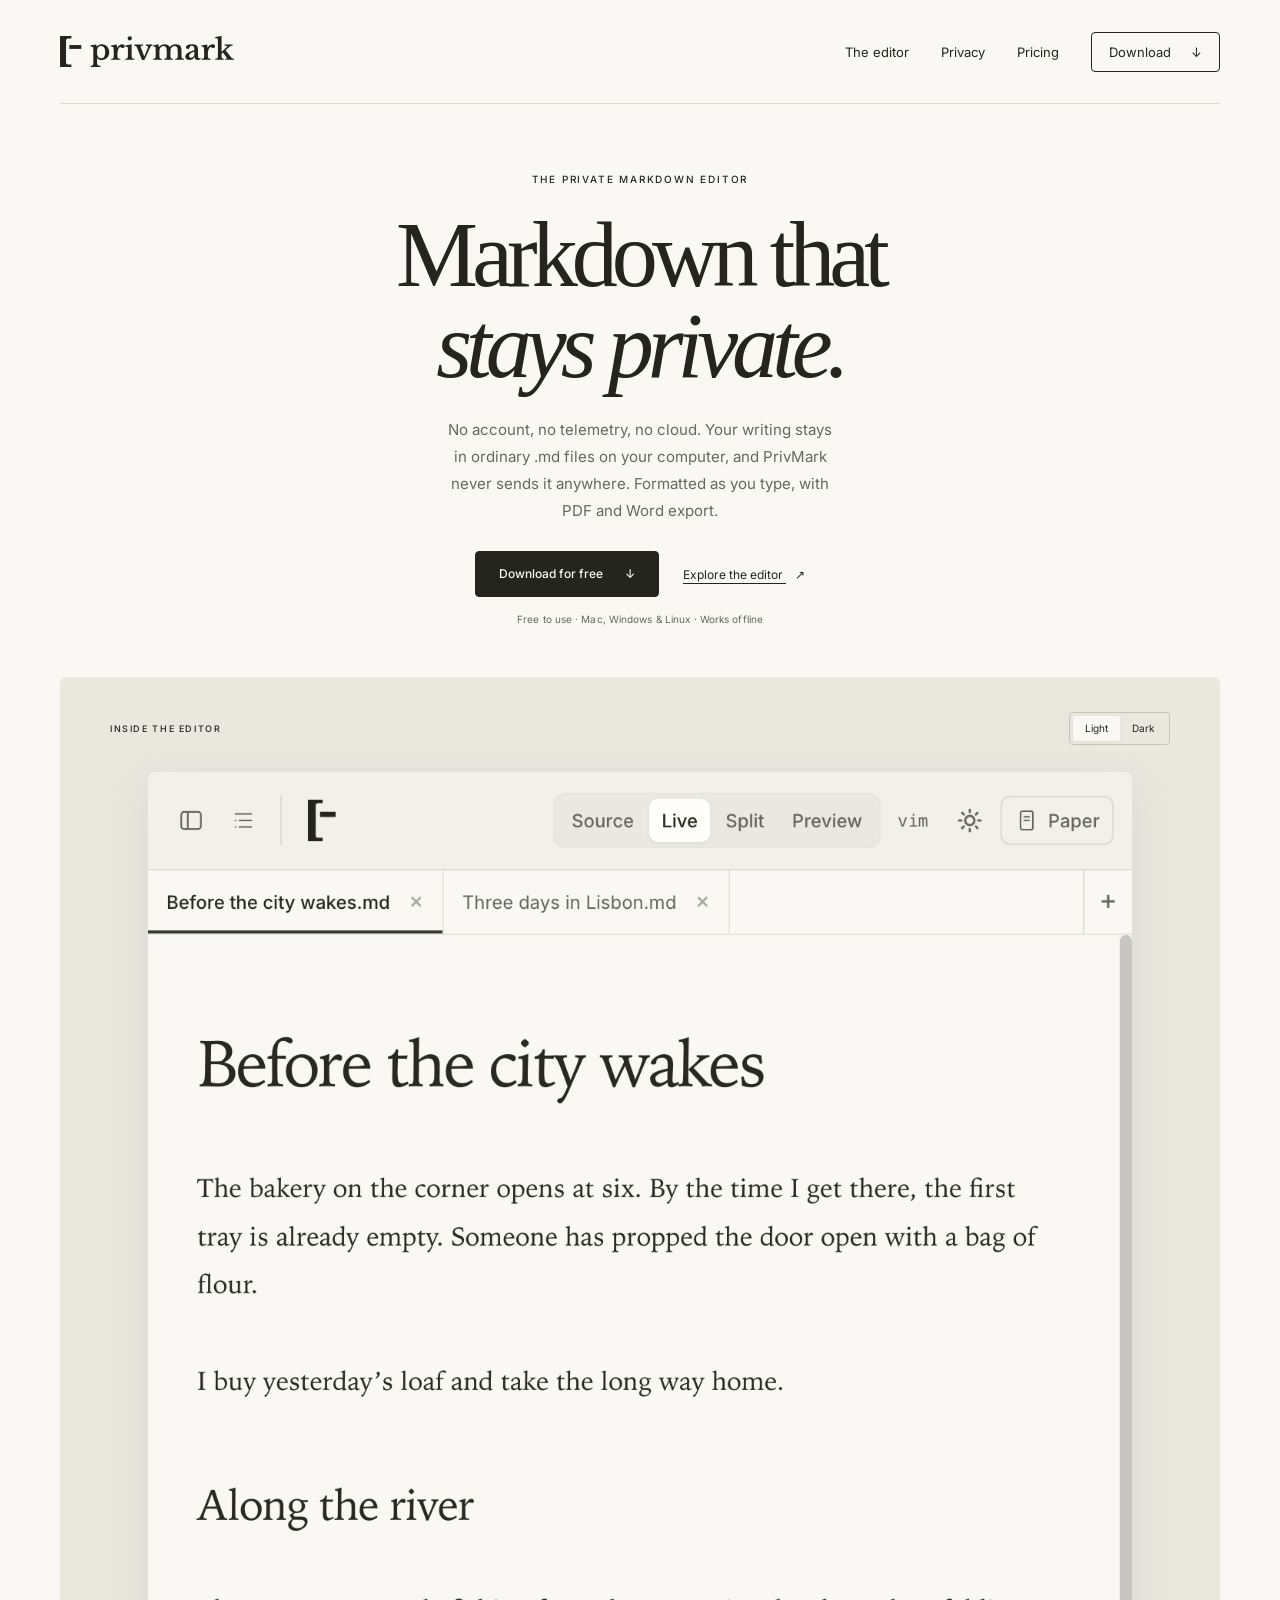
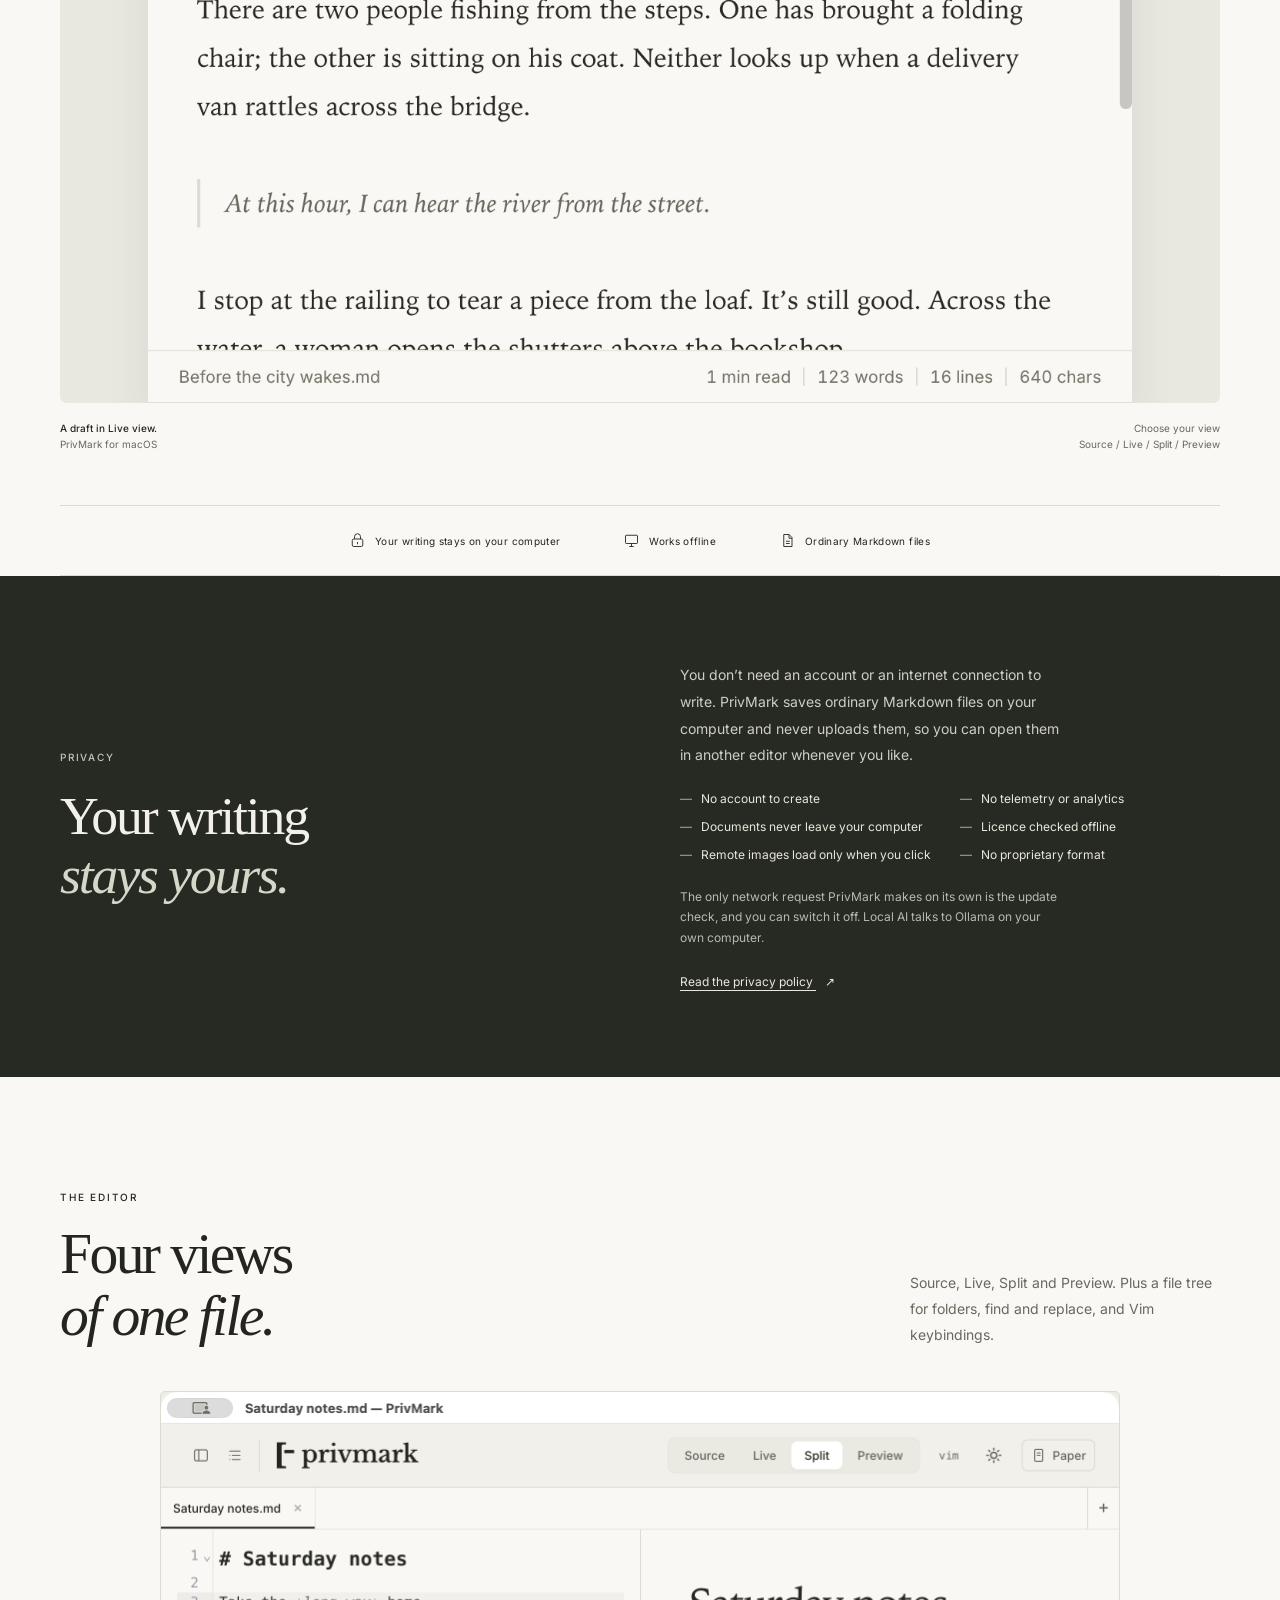
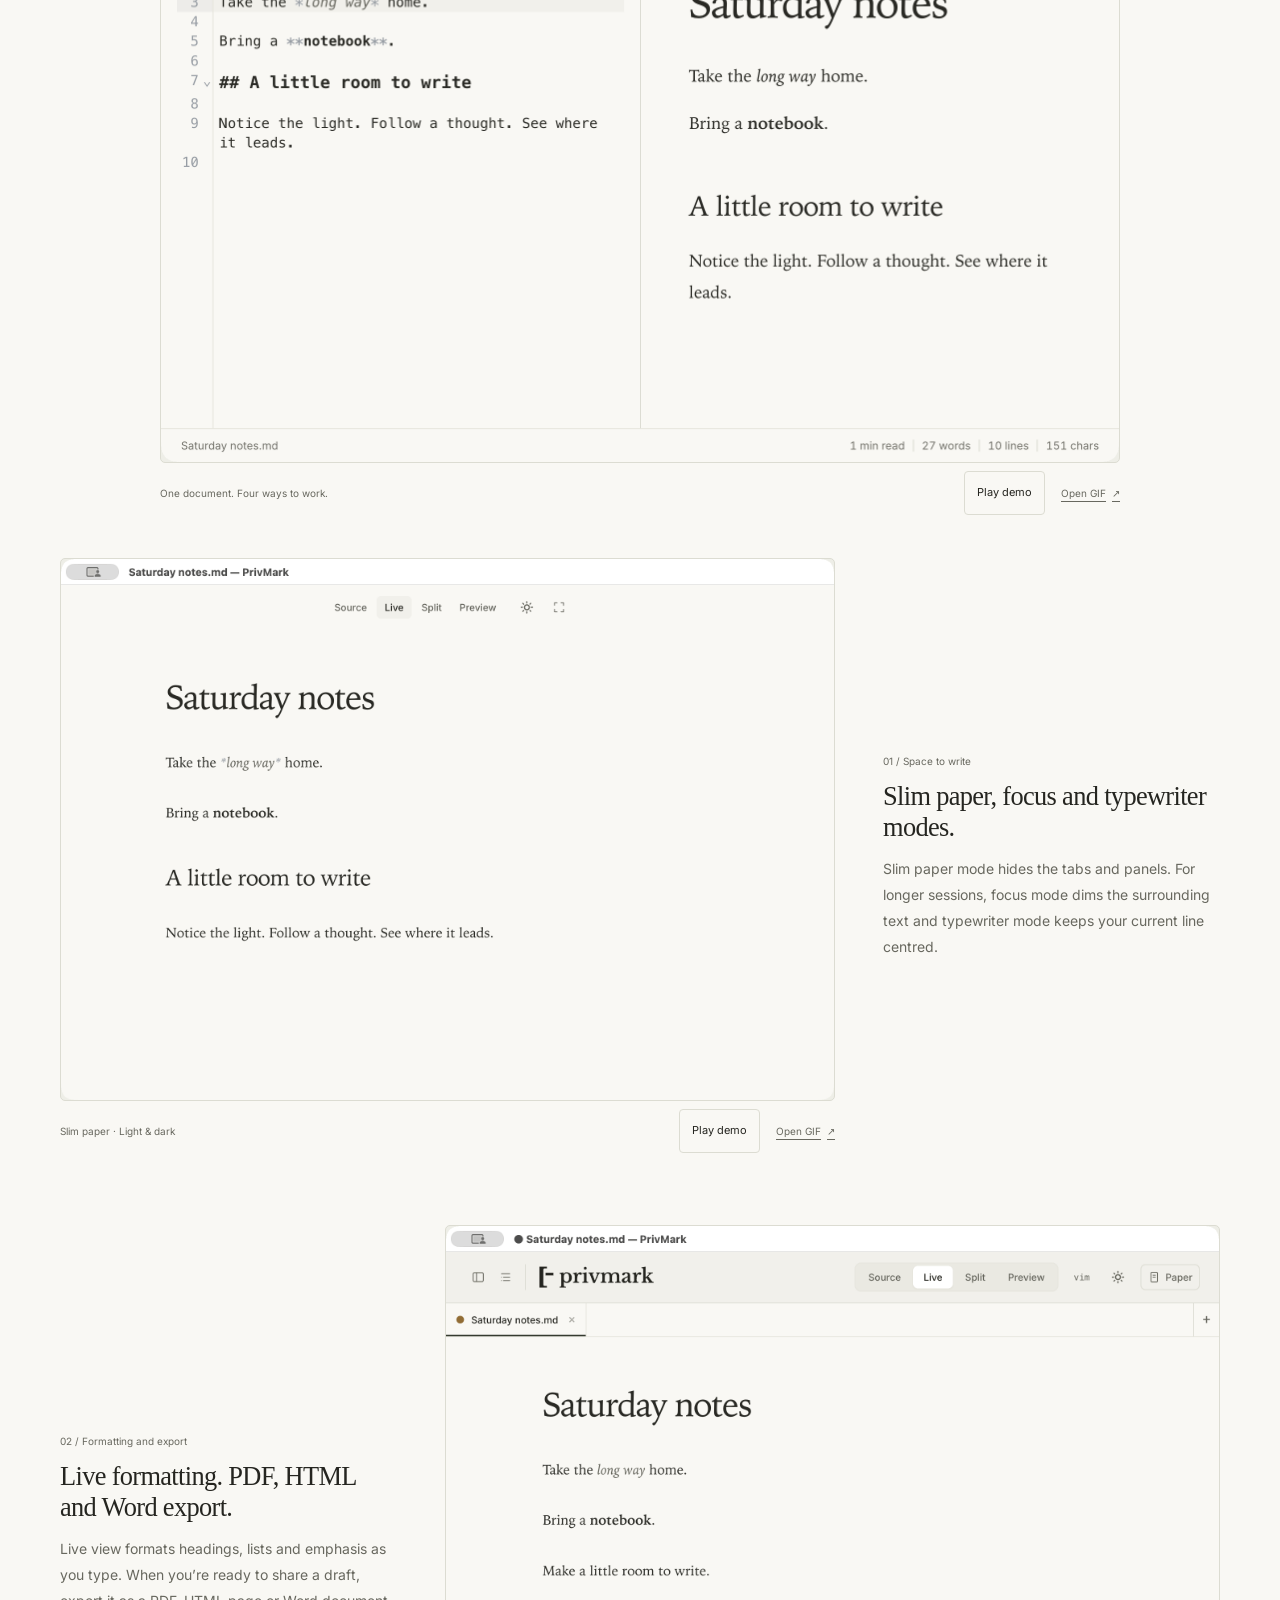
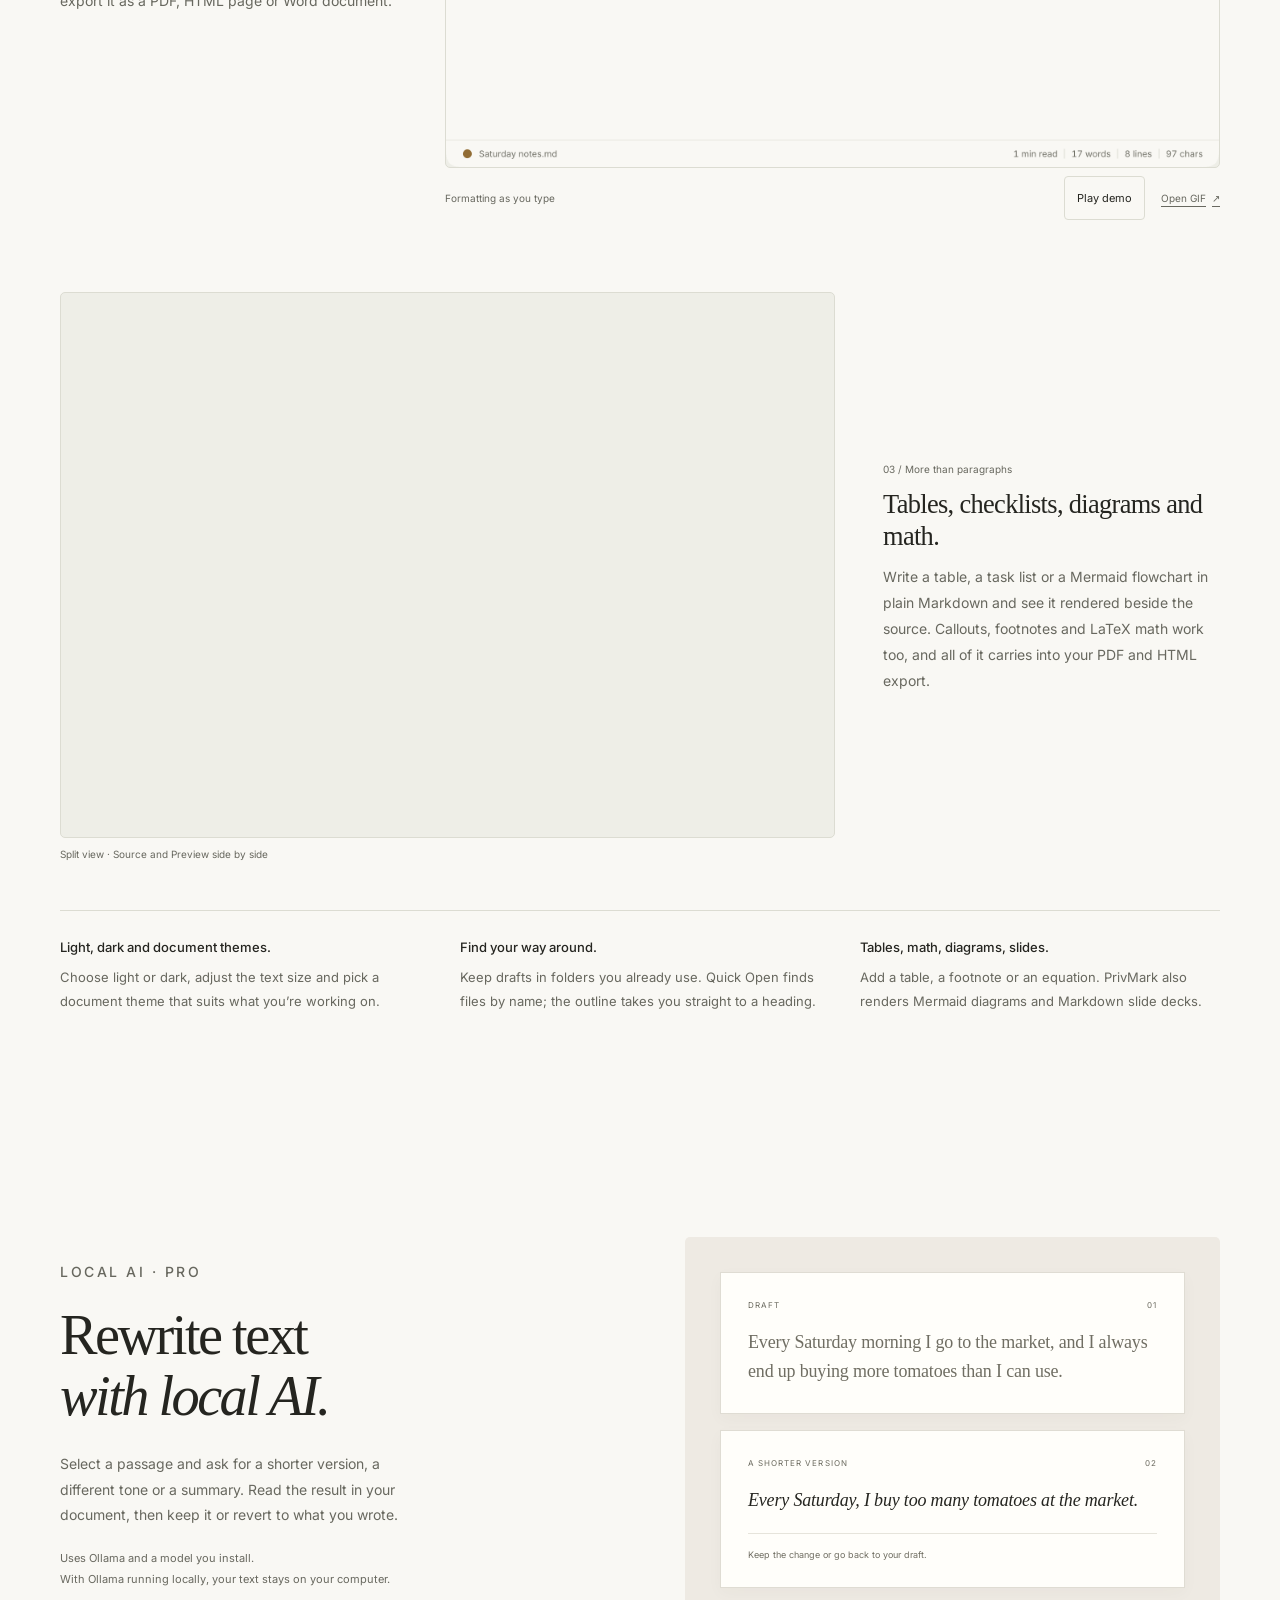
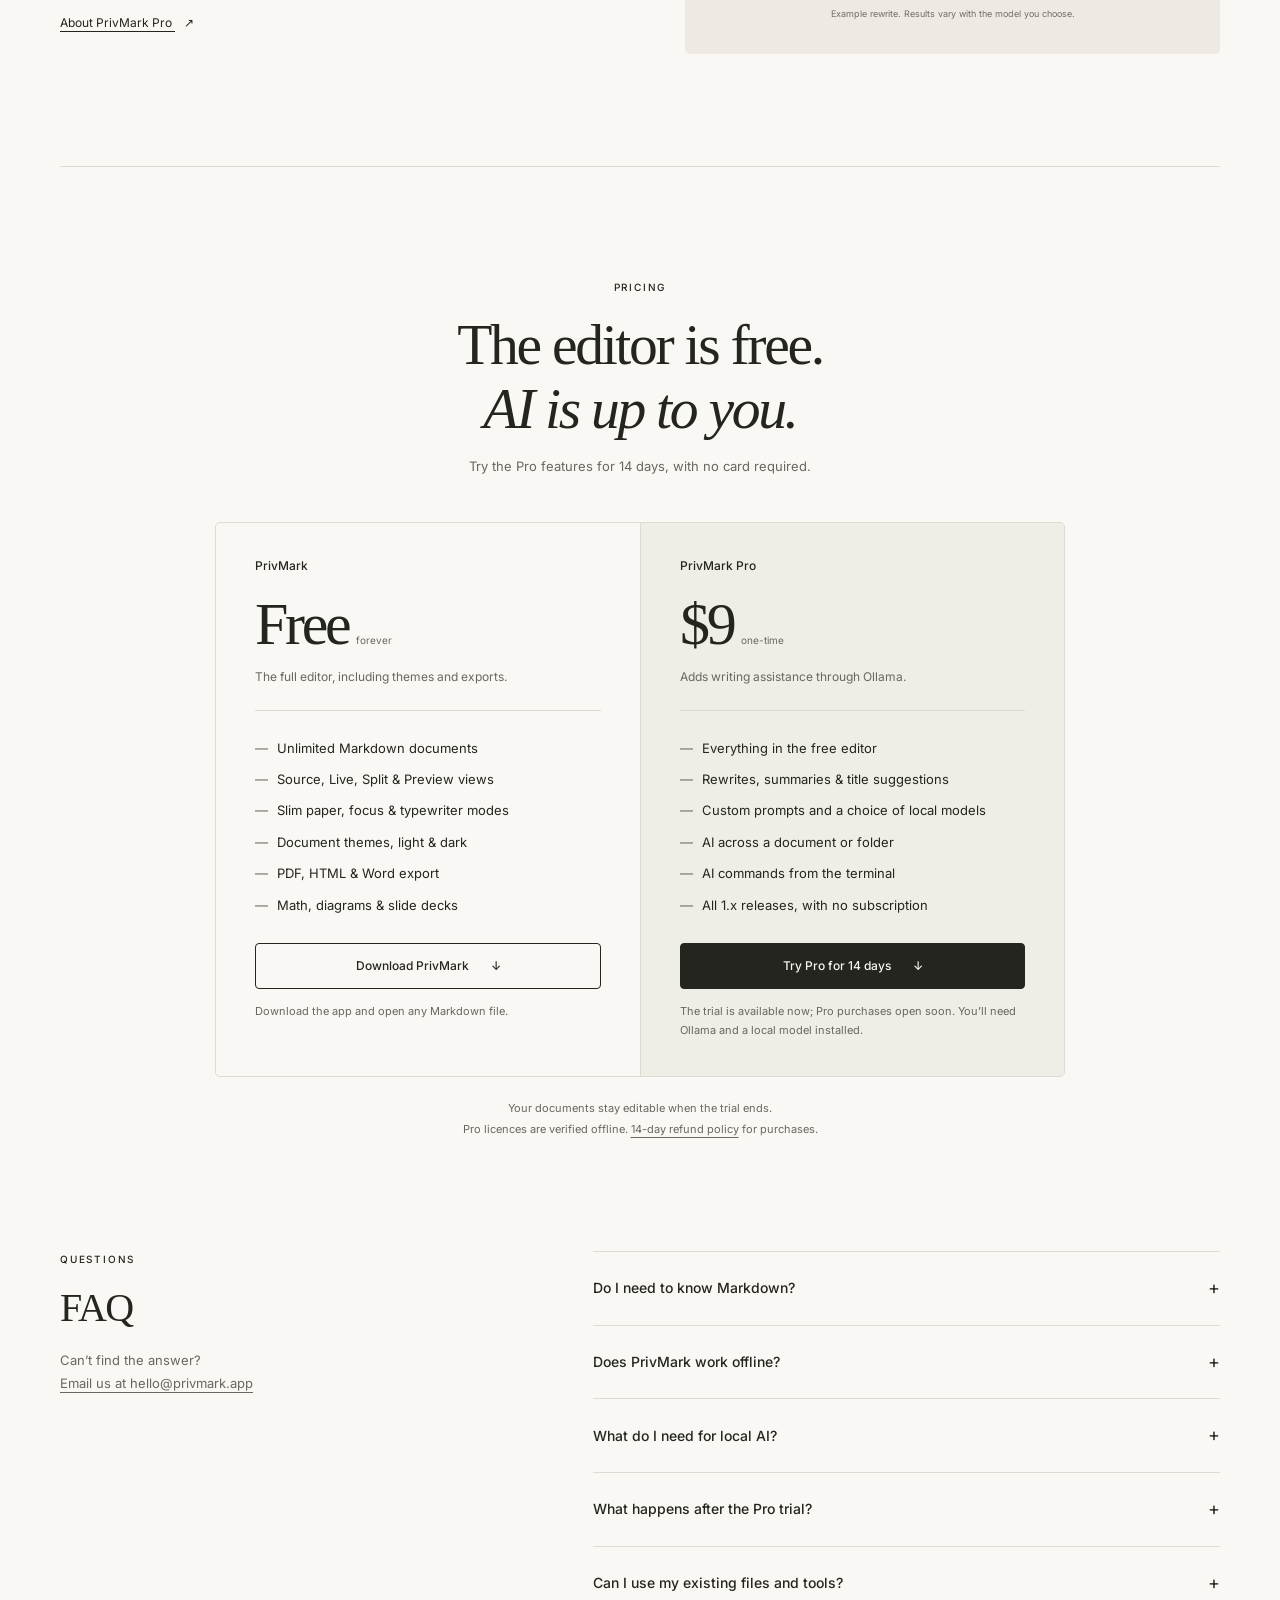
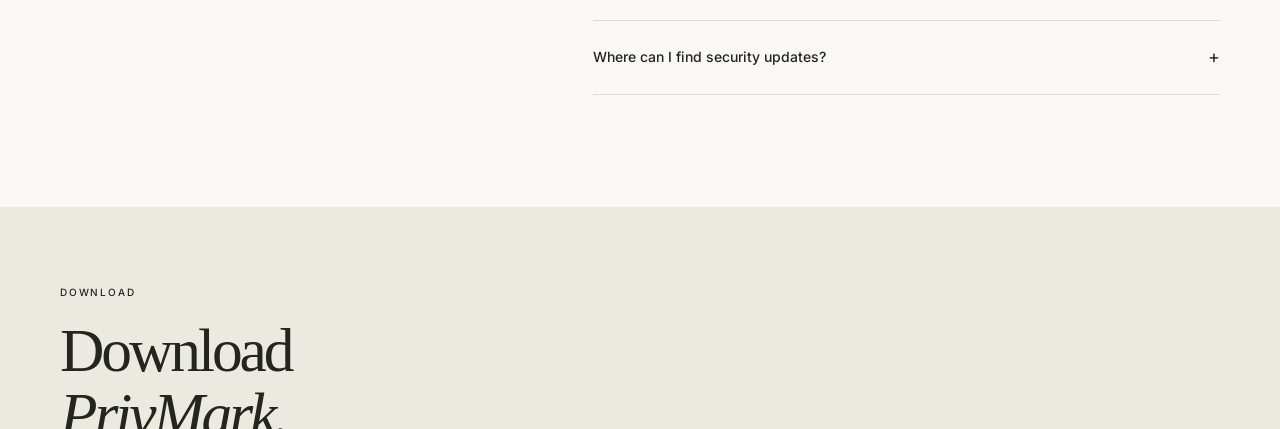
==== commit 4fcc4c35: "Sync public-repo from 80048153971ba4c9eda1ad5fabbab2f8dcc84239" ====
--- a/landing/index.html
+++ b/landing/index.html
@@ -8,7 +8,7 @@
   <!-- nosemgrep: html.security.audit.missing-integrity.missing-integrity -- Canonical metadata does not fetch a subresource. -->
   <link rel="canonical" href="https://privmark.app/">
   <link rel="icon" href="../assets/favicon.svg" type="image/svg+xml">
-  <title>PrivMark — A quiet place for your words</title>
+  <title>PrivMark — Free Markdown editor with live preview</title>
   <script src="../assets/landing-redirect.js" defer></script>
 </head>
 <body>
